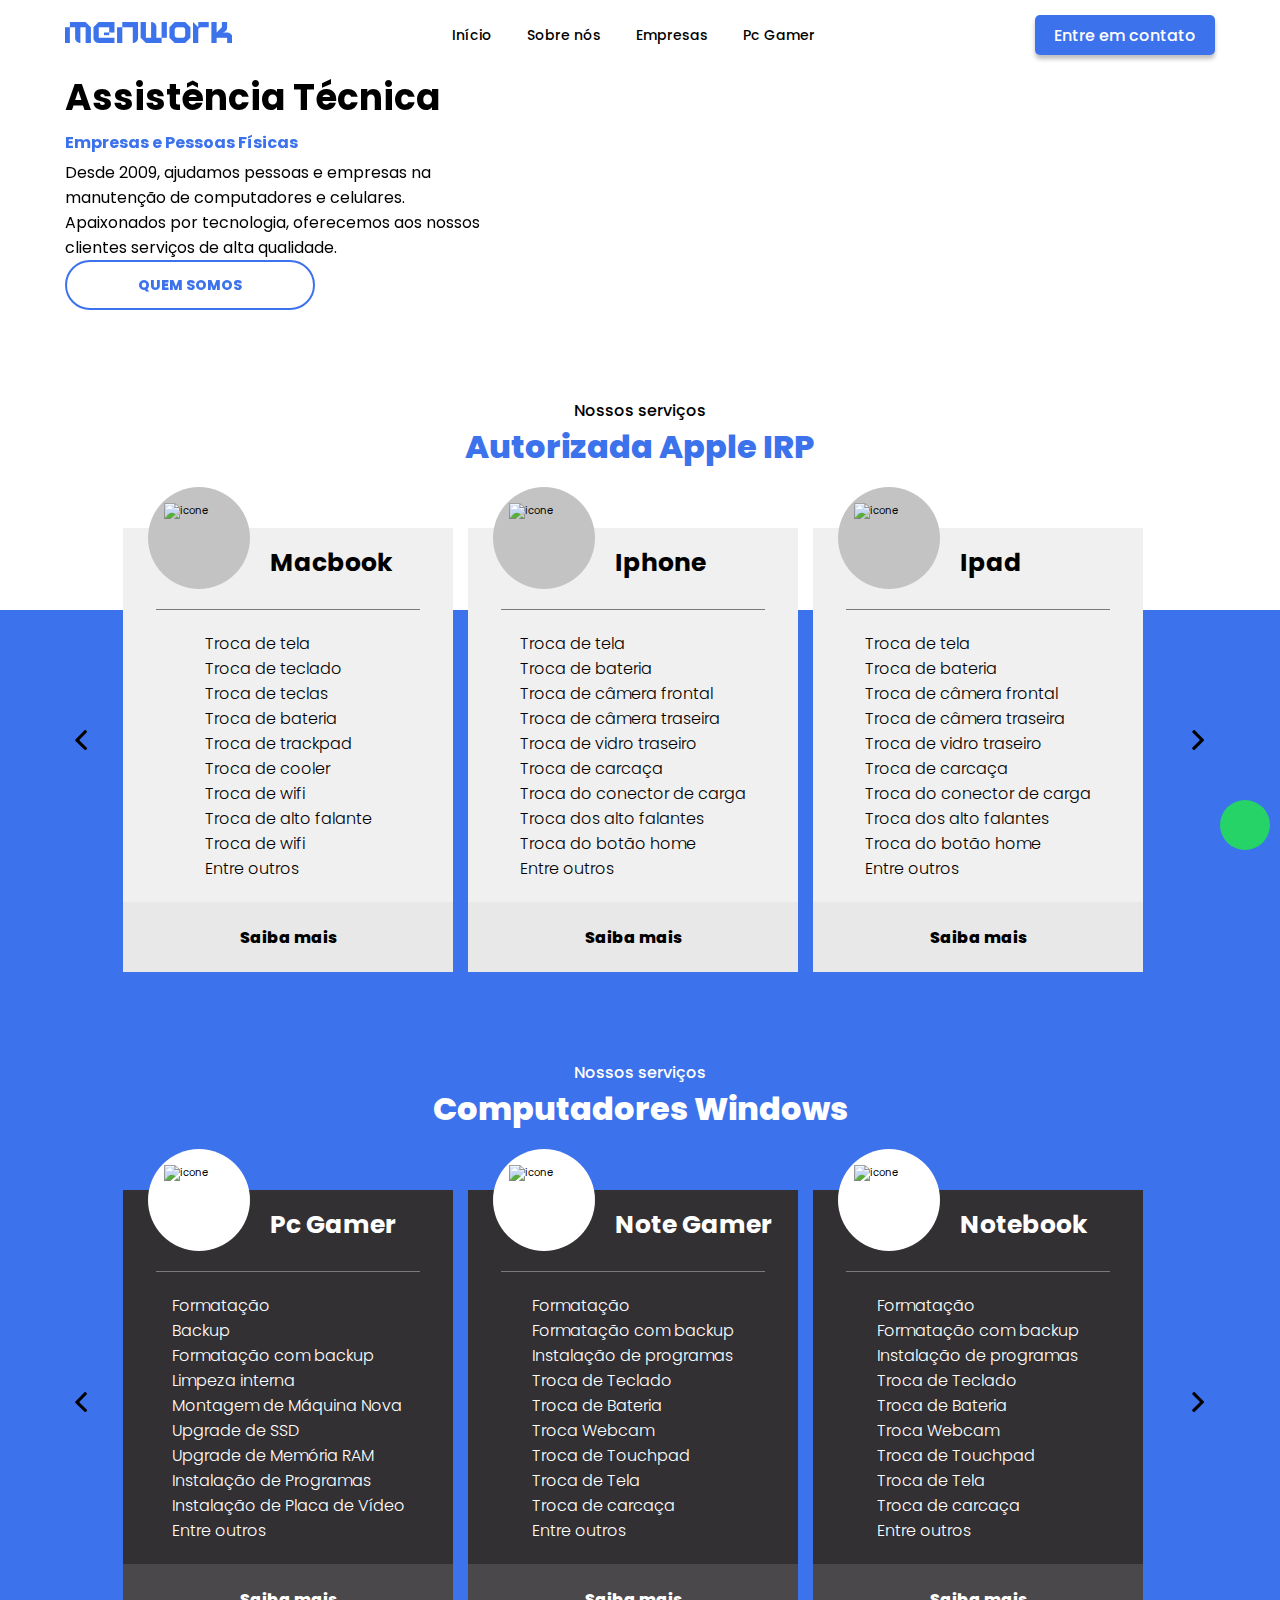
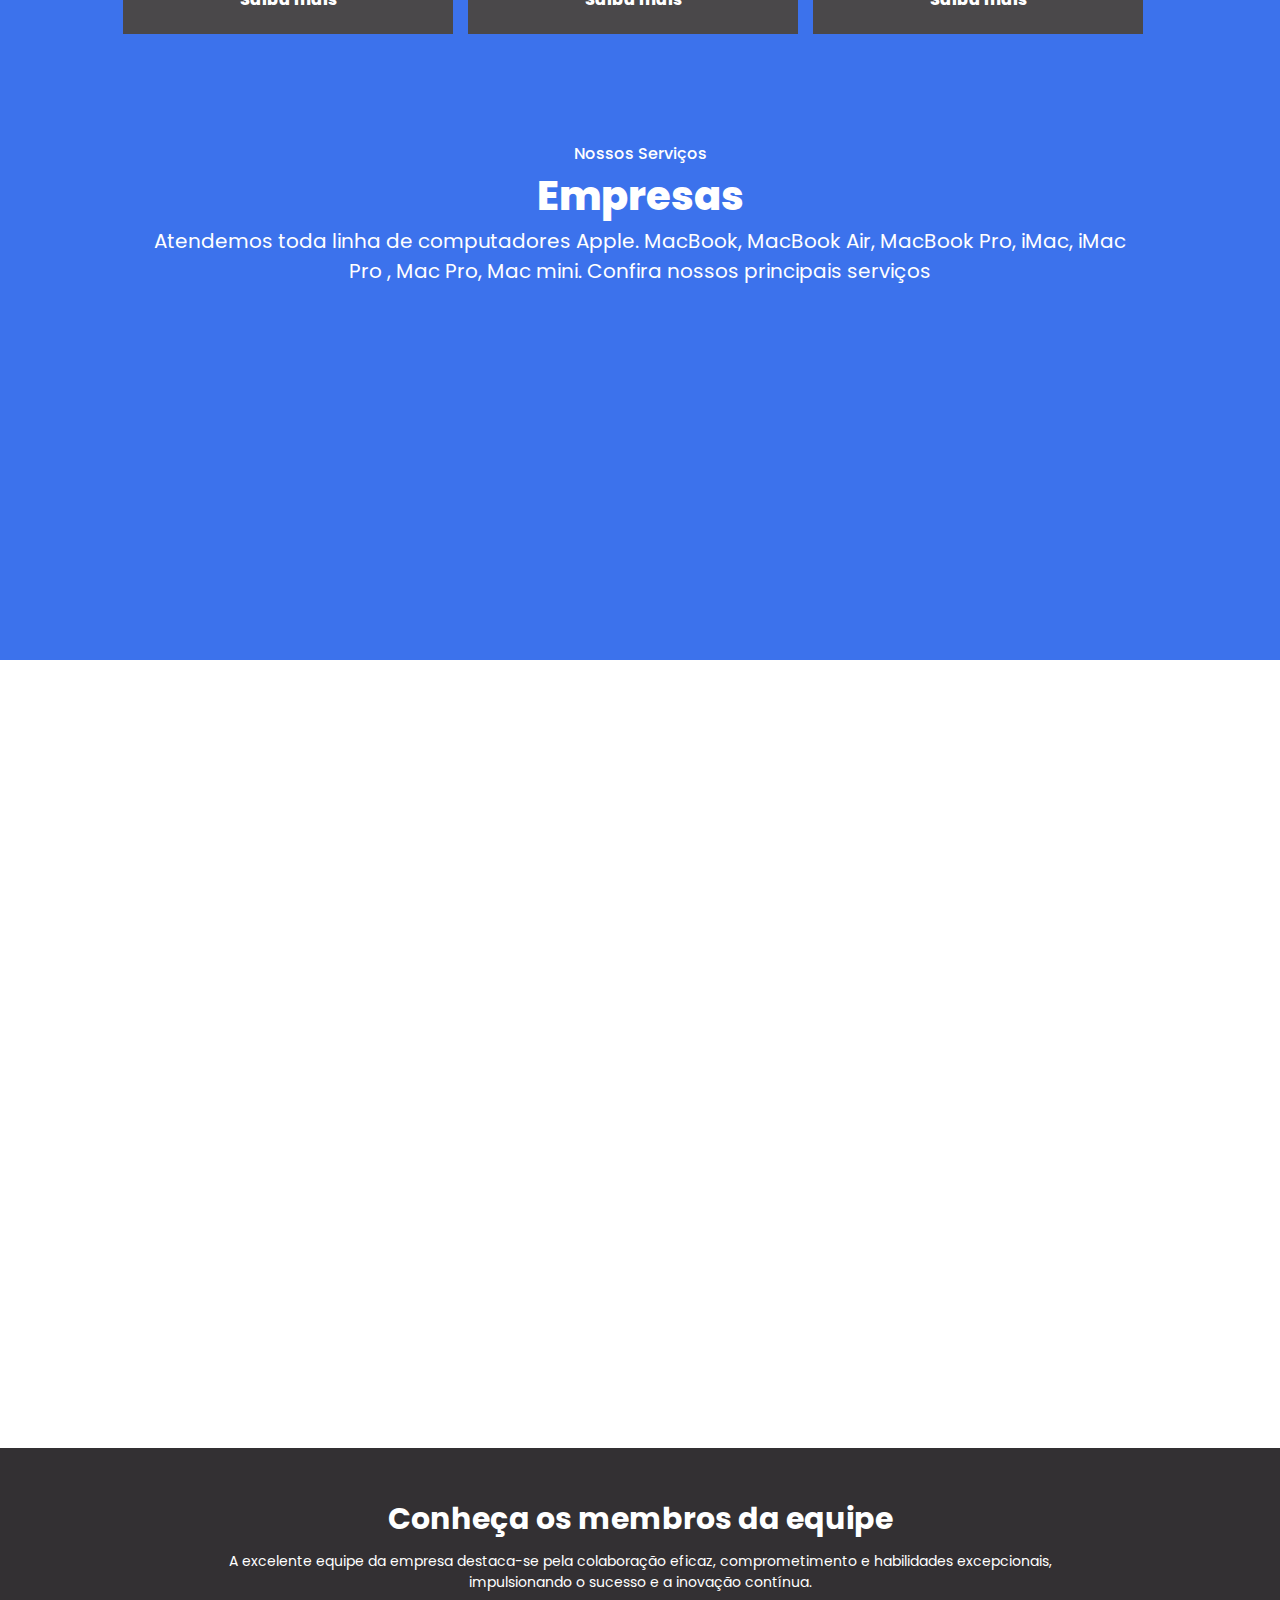
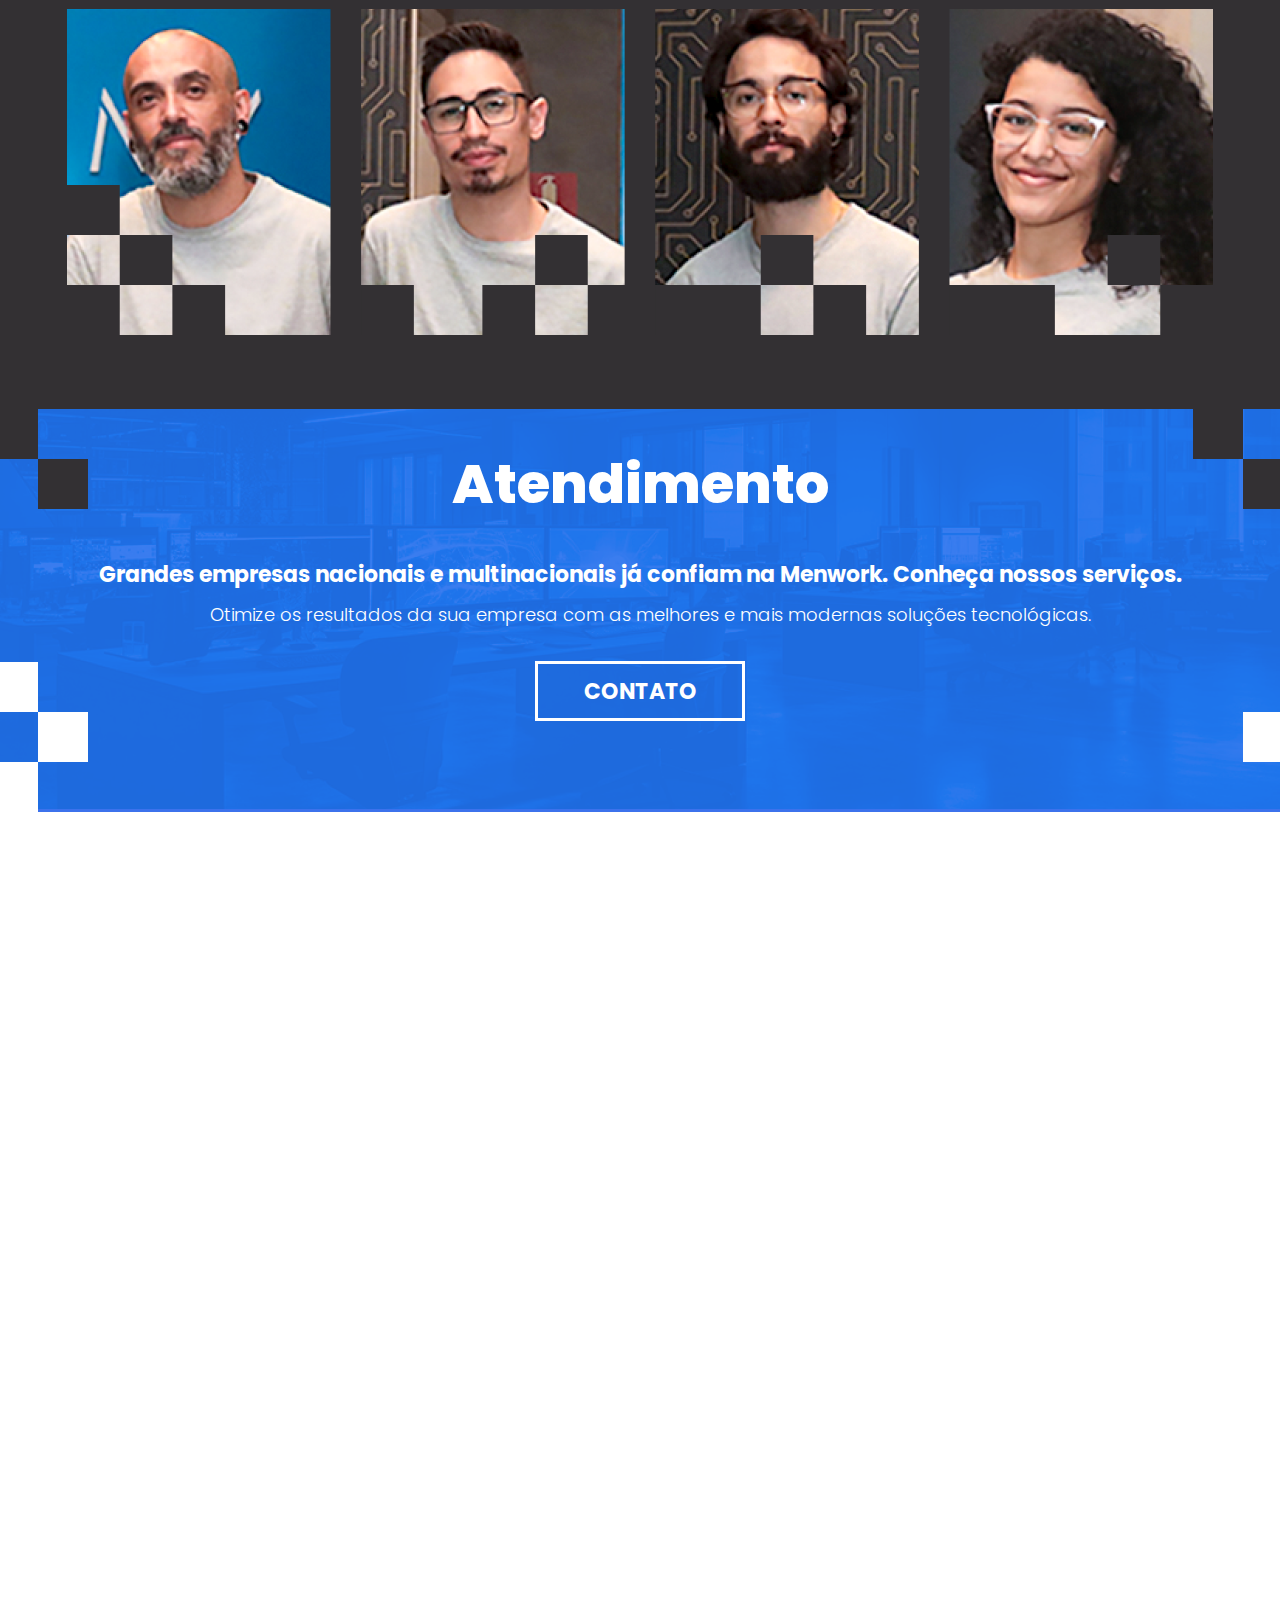
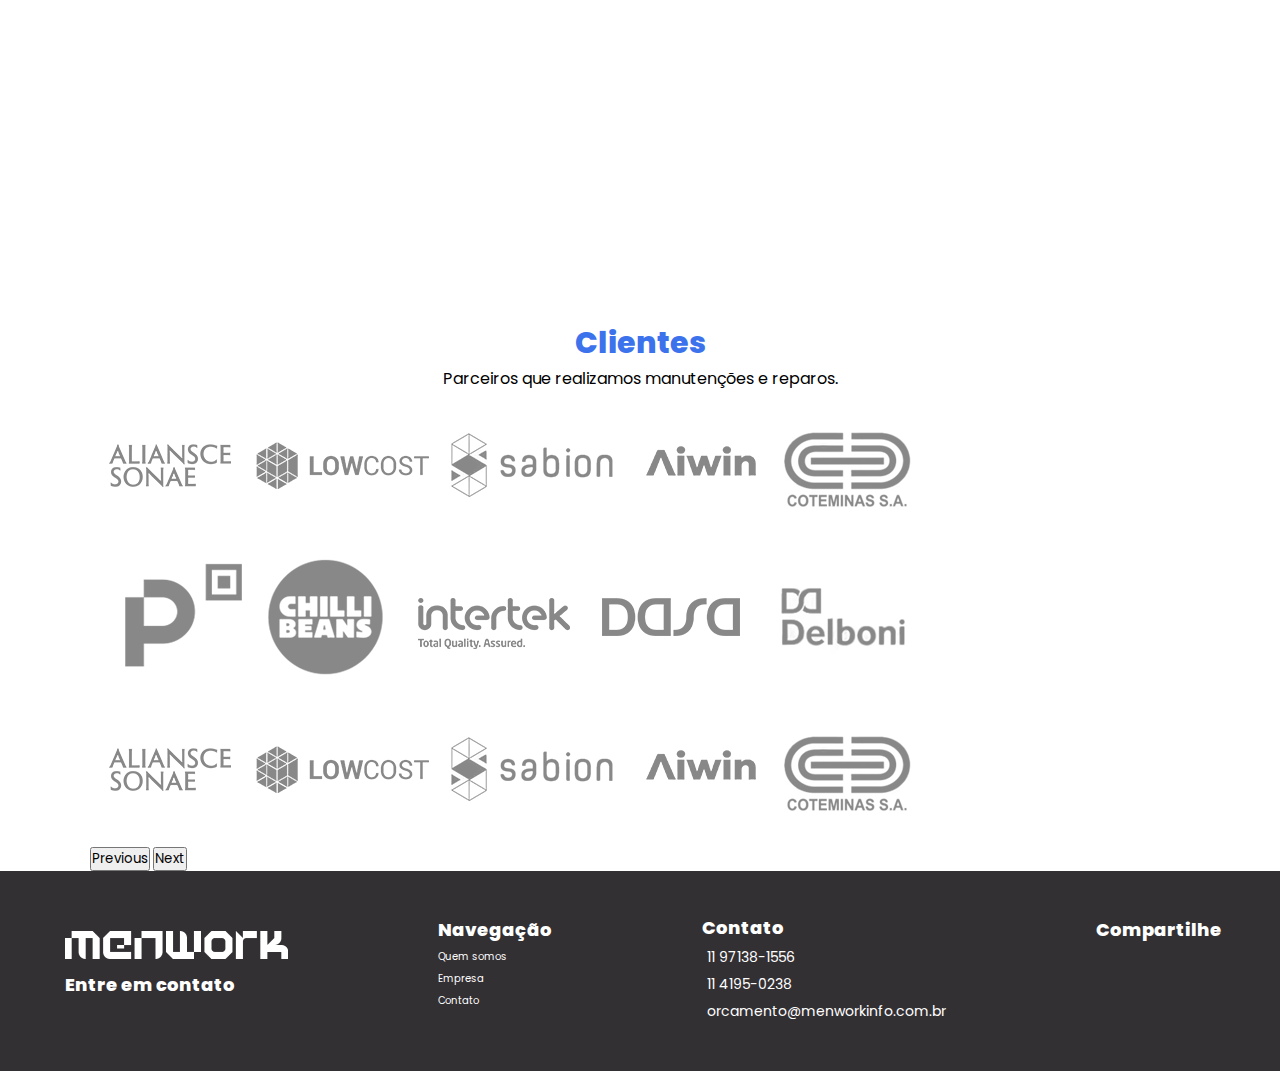
==== index.html @ c8b6dae1 "Correcoes finalizadas" ====
<!DOCTYPE html>
<html lang="pt-BR">

<head>
    <meta charset="UTF-8">
    <meta name="viewport" content="width=device-width, initial-scale=1.0">
    <link href="https://unpkg.com/aos@2.3.1/dist/aos.css" rel="stylesheet">
    <link rel="preconnect" href="https://fonts.googleapis.com">
    <link rel="preconnect" href="https://fonts.gstatic.com" crossorigin>
    <link rel="preconnect" href="https://fonts.googleapis.com">
    <link rel="preconnect" href="https://fonts.gstatic.com" crossorigin>
    <link
        href="https://fonts.googleapis.com/css2?family=Poppins:ital,wght@0,100;0,200;0,300;0,400;0,500;0,600;0,700;0,800;0,900;1,100;1,200;1,300;1,400;1,500;1,600;1,700;1,800;1,900&display=swap"
        rel="stylesheet">
    <link rel="stylesheet" href="https://cdnjs.cloudflare.com/ajax/libs/font-awesome/6.5.1/css/all.min.css"
        integrity="sha512-DTOQO9RWCH3ppGqcWaEA1BIZOC6xxalwEsw9c2QQeAIftl+Vegovlnee1c9QX4TctnWMn13TZye+giMm8e2LwA=="
        crossorigin="anonymous" referrerpolicy="no-referrer" />
    <link rel="stylesheet" href="assets/css/style.css">
    <link href="https://cdn.jsdelivr.net/npm/bootstrap@5.2.3/dist/css/bootstrap.min.css" rel="stylesheet"
        integrity="sha384-rbsA2VBKQhggwzxH7pPCaAqO46MgnOM80zW1RWuH61DGLwZJEdK2Kadq2F9CUG65" crossorigin="anonymous">
    <link rel="stylesheet" type="text/css" href="https://cdn.jsdelivr.net/npm/slick-carousel@1.8.1/slick/slick.css" />
    <link rel="stylesheet" type="text/css"
        href="https://cdn.jsdelivr.net/npm/slick-carousel@1.8.1/slick/slick-theme.css" />
    <script src="https://cdn.jsdelivr.net/npm/@popperjs/core@2.11.6/dist/umd/popper.min.js"
        integrity="sha384-oBqDVmMz9ATKxIep9tiCxS/Z9fNfEXiDAYTujMAeBAsjFuCZSmKbSSUnQlmh/jp3" crossorigin="anonymous"
        defer></script>
    <script src="https://cdn.jsdelivr.net/npm/bootstrap@5.2.3/dist/js/bootstrap.min.js"
        integrity="sha384-cuYeSxntonz0PPNlHhBs68uyIAVpIIOZZ5JqeqvYYIcEL727kskC66kF92t6Xl2V" crossorigin="anonymous"
        defer></script>
    <script src="https://unpkg.com/aos@2.3.1/dist/aos.js"></script>
    <script src="./assets/js/script.js" defer></script>
    <script src="./assets/js/menu.js" defer></script>
    <title>MenWork</title>
</head>

<body>
    <header>
        <nav class="menu">
            <a href="/menwork/index.html"><img src="assets/img/logotipoAzul.png" alt="logo Men Work"></a>
            <button class="burger-menu">&#9776;</button>

            <ul class="itens-menu">
                <li><a href="/menwork/index.html">Início</a></li>
                <li><a href="/menwork/sobre-nos.html">Sobre nós</a></li>
                <li><a href="/menwork/empresa.html">Empresas</a></li>
                <li><a href="/menwork/pcGamer.html">Pc Gamer</a></li>
                <button class="close-button-menu">&times;</button>
            </ul>
            <div class="button-contato">
                <a href="#contato">Entre em contato</a>
            </div>
        </nav>
    </header>
    <section class="banner">
        <div class="left">
            <div class="textos-banner-mobile" data-aos="fade-up" data-aos-duration="2000">
                <h1>Assistência Técnica</h1>
                <h3>Empresas e Pessoas Físicas</h3>
                <p>Desde 2009, ajudamos pessoas e empresas na manutenção de computadores e celulares. Apaixonados por
                    tecnologia, oferecemos aos nossos clientes serviços de alta qualidade.</p>

                <div class="button-home">
                    <a href="./menwork/sobre-nos.html">QUEM SOMOS</a>
                </div>
            </div>
        </div>


        <div class="right">
            <video src="assets/video/video-home.mp4" width="100%" height="auto" autoplay loop muted playsinline></video>
        </div>
    </section>
    <section class="servicos">
        <div class="container-servicos">
            <div class="textos-servicos">
                <h3>Nossos serviços</h3>
                <h2>Autorizada Apple IRP</h2>
            </div>
            <div class="slider-container">
                <div class="slider">
                    <div class="slider-item-container" id="containerNormal">
                        <div class="slide-item containerNormal">
                            <div class="card-servico">
                                <div class="header-card">
                                    <div class="icon-servico">
                                        <img src="https://witbiz.com.br/menwork/assets/img/icone-macbook.png"
                                            alt="icone">
                                    </div>
                                    <h3>Macbook</h3>
                                </div>
                                <div class="linha-card"></div>
                                <ul class="lista-servicos-card">
                                    <li>Troca de tela</li>
                                    <li>Troca de teclado</li>
                                    <li>Troca de teclas</li>
                                    <li>Troca de bateria</li>
                                    <li>Troca de trackpad</li>
                                    <li>Troca de cooler</li>
                                    <li>Troca de wifi</li>
                                    <li>Troca de alto falante</li>
                                    <li>Troca de wifi</li>
                                    <li>Entre outros</li>
                                </ul>
                                <a class="button-saiba-mais-mobile esconder-desk" href="#contato">Saiba
                                    mais</a>
                                <button class="button-saiba-mais esconder" data-servico="mackbook">Saiba
                                    mais</button>
                            </div>
                        </div>

                        <div class="slide-item containerNormal">
                            <div class="card-servico">
                                <div class="header-card">
                                    <div class="icon-servico">
                                        <img src="https://witbiz.com.br/menwork/assets/img/icon-iphone.png" alt="icone">
                                    </div>
                                    <h3>Iphone</h3>
                                </div>
                                <div class="linha-card"></div>
                                <ul class="lista-servicos-card">
                                    <li>Troca de tela</li>
                                    <li>Troca de bateria</li>
                                    <li>Troca de câmera frontal</li>
                                    <li>Troca de câmera traseira</li>
                                    <li>Troca de vidro traseiro</li>
                                    <li>Troca de carcaça</li>
                                    <li>Troca do conector de carga</li>
                                    <li>Troca dos alto falantes</li>
                                    <li>Troca do botão home</li>
                                    <li>Entre outros</li>
                                </ul>
                                <a class="button-saiba-mais-mobile esconder-desk" href="#contato">Saiba
                                    mais</a>
                                <button class="button-saiba-mais esconder" data-servico="iphone">Saiba mais</button>
                            </div>
                        </div>

                        <div class="slide-item containerNormal">
                            <div class="card-servico">
                                <div class="header-card">
                                    <div class="icon-servico">
                                        <img src="https://witbiz.com.br/menwork/assets/img/icon-ipad.png" alt="icone">
                                    </div>
                                    <h3>Ipad</h3>
                                </div>
                                <div class="linha-card"></div>
                                <ul class="lista-servicos-card">
                                    <li>Troca de tela</li>
                                    <li>Troca de bateria</li>
                                    <li>Troca de câmera frontal</li>
                                    <li>Troca de câmera traseira</li>
                                    <li>Troca de vidro traseiro</li>
                                    <li>Troca de carcaça</li>
                                    <li>Troca do conector de carga</li>
                                    <li>Troca dos alto falantes</li>
                                    <li>Troca do botão home</li>
                                    <li>Entre outros</li>
                                </ul>
                                <a class="button-saiba-mais-mobile esconder-desk" href="#contato">Saiba
                                    mais</a>
                                <button class="button-saiba-mais esconder" data-servico="ipad">Saiba mais</button>
                            </div>
                        </div>
                        <div class="slide-item containerNormal">
                            <div class="card-servico">
                                <div class="header-card">
                                    <div class="icon-servico">
                                        <img src="https://witbiz.com.br/menwork/assets/img/icon-miniApple.png"
                                            alt="icone">
                                    </div>
                                    <h3>Mac Mini</h3>
                                </div>
                                <div class="linha-card"></div>
                                <ul class="lista-servicos-card">
                                    <li>Troca de tela</li>
                                    <li>Troca de teclado</li>
                                    <li>Troca de teclas</li>
                                    <li>Troca de bateria</li>
                                    <li>Troca de trackpad</li>
                                    <li>Troca de cooler</li>
                                    <li>Troca de wifi</li>
                                    <li>Troca de alto falante</li>
                                    <li>Troca de microfone</li>
                                    <li>Entre outros</li>
                                </ul>
                                <a class="button-saiba-mais-mobile esconder-desk" href="#contato">Saiba
                                    mais</a>
                                <button class="button-saiba-mais esconder" data-servico="macmini">Saiba mais</button>
                            </div>
                        </div>
                        <div class="slide-item containerNormal">
                            <div class="card-servico">
                                <div class="header-card">
                                    <div class="icon-servico">
                                        <img src="https://witbiz.com.br/menwork/assets/img/icon-imac.png" alt="icone">
                                    </div>
                                    <h3>iMac</h3>
                                </div>
                                <div class="linha-card"></div>
                                <ul class="lista-servicos-card">
                                    <li>Troca de tela</li>
                                    <li>Troca de cooler</li>
                                    <li>Troca de wi-fi</li>
                                    <li>Troca de alto falante</li>
                                    <li>Troca de microfone</li>
                                    <li>Troca de carcaça</li>
                                    <li>Troca de fonte</li>
                                    <li>Troca da Webcam</li>
                                    <li>Troca da pasta térmica</li>
                                    <li>Entre outros</li>
                                </ul>
                                <a class="button-saiba-mais-mobile esconder-desk" href="#contato">Saiba
                                    mais</a>
                                <button class="button-saiba-mais esconder" data-servico="imac">Saiba mais</button>
                            </div>
                        </div>
                    </div>

                </div>
                <button class="anterior" onclick="itemAnterior(0)"><img src="./assets/img/seta-esquerda.png"
                        alt=""></button>
                <button class="proximo" onclick="proximoItem(0)"><img src="./assets/img/seta-direita.png"
                        alt=""></button>
            </div>

        </div>
        <div class="container-servicos">

            <div class="textos-servicos">
                <h3 style="color: #fff;">Nossos serviços</h3>
                <h2 style="color: #fff;">Computadores Windows</h2>
            </div>
            <div class="slider-container">
                <div class="slider">
                    <div class="slider-item-container" id="containerAlternativo">
                        <div class="slide-item item-alternativo">
                            <div class="card-servico alternativo">
                                <div class="header-card header-alternativo ">
                                    <div class="icon-servico fundo-branco">
                                        <img src="https://witbiz.com.br/menwork/assets/img/icon-pc.png" alt="icone">
                                    </div>
                                    <h3 class="white">Pc Gamer</h3>
                                </div>
                                <div class="linha-card"></div>
                                <ul class="lista-servicos-card">
                                    <li>Formatação</li>
                                    <li>Backup</li>
                                    <li>Formatação com backup</li>
                                    <li>Limpeza interna</li>
                                    <li>Montagem de Máquina Nova</li>
                                    <li>Upgrade de SSD</li>
                                    <li>Upgrade de Memória RAM</li>
                                    <li>Instalação de Programas</li>
                                    <li>Instalação de Placa de Vídeo</li>
                                    <li>Entre outros</li>
                                </ul>
                                <a class="button-saiba-mais-mobile esconder-desk" href="#contato">Saiba
                                    mais</a>
                                <button class="button-saiba-mais esconder" data-servico="desktopGamer">Saiba
                                    mais</button>
                            </div>
                        </div>

                        <div class="slide-item item-alternativo">
                            <div class="card-servico alternativo">
                                <div class="header-card header-alternativo ">
                                    <div class="icon-servico fundo-branco">
                                        <img src="https://witbiz.com.br/menwork/assets/img/icon-controle.png"
                                            alt="icone">
                                    </div>
                                    <h3 class="white">Note Gamer</h3>
                                </div>
                                <div class="linha-card"></div>
                                <ul class="lista-servicos-card">
                                    <li>Formatação</li>
                                    <li>Formatação com backup</li>
                                    <li>Instalação de programas</li>
                                    <li>Troca de Teclado</li>
                                    <li>Troca de Bateria</li>
                                    <li>Troca Webcam</li>
                                    <li>Troca de Touchpad</li>
                                    <li>Troca de Tela</li>
                                    <li>Troca de carcaça</li>
                                    <li>Entre outros</li>
                                </ul>
                                <a class="button-saiba-mais-mobile esconder-desk" href="#contato">Saiba
                                    mais</a>
                                <button class="button-saiba-mais esconder" data-servico="notebookGamer">Saiba
                                    mais</button>
                            </div>
                        </div>

                        <div class="slide-item item-alternativo">
                            <div class="card-servico alternativo">
                                <div class="header-card header-alternativo">
                                    <div class="icon-servico fundo-branco">
                                        <img src="https://witbiz.com.br/menwork/assets/img/icon-notebook.png"
                                            alt="icone">
                                    </div>
                                    <h3 class="white">Notebook</h3>
                                </div>
                                <div class="linha-card"></div>
                                <ul class="lista-servicos-card">
                                    <li>Formatação</li>
                                    <li>Formatação com backup</li>
                                    <li>Instalação de programas</li>
                                    <li>Troca de Teclado</li>
                                    <li>Troca de Bateria</li>
                                    <li>Troca Webcam</li>
                                    <li>Troca de Touchpad</li>
                                    <li>Troca de Tela</li>
                                    <li>Troca de carcaça</li>
                                    <li>Entre outros</li>
                                </ul>
                                <a class="button-saiba-mais-mobile esconder-desk" href="#contato">Saiba
                                    mais</a>
                                <button class="button-saiba-mais esconder" data-servico="notebook">Saiba mais</button>
                            </div>
                        </div>
                        <div class="slide-item item-alternativo">
                            <div class="card-servico alternativo">
                                <div class="header-card header-alternativo">
                                    <div class="icon-servico fundo-branco">
                                        <img src="https://witbiz.com.br/menwork/assets/img/icon-computador.png"
                                            alt="icone">
                                    </div>
                                    <h3 class="white">Pc</h3>
                                </div>
                                <div class="linha-card"></div>
                                <ul class="lista-servicos-card">
                                    <li>Formatação</li>
                                    <li>Backup</li>
                                    <li>Formatação com backup</li>
                                    <li>Limpeza interna</li>
                                    <li>Montagem de Máquina Nova</li>
                                    <li>Upgrade de SSD</li>
                                    <li>Upgrade de Memória RAM</li>
                                    <li>Instalação de Programas</li>
                                    <li>Instalação de Placa de Vídeo</li>
                                    <li>Entre outros</li>
                                </ul>
                                <a class="button-saiba-mais-mobile esconder-desk" href="#contato">Saiba
                                    mais</a>
                                <button class="button-saiba-mais esconder" data-servico="pc">Saiba mais</button>
                            </div>
                        </div>
                        <div class="slide-item item-alternativo">
                            <div class="card-servico alternativo">
                                <div class="header-card header-alternativo">
                                    <div class="icon-servico fundo-branco">
                                        <img src="https://witbiz.com.br/menwork/assets/img/icon-compras.png"
                                            alt="icone">
                                    </div>
                                    <h3 class="white">Produtos</h3>
                                </div>
                                <div class="linha-card"></div>
                                <ul class="lista-servicos-card">
                                    <li>Water Cooler</li>
                                    <li>Cooler</li>
                                    <li>Fonte para Desktop</li>
                                    <li>Fonte para notebook (Carregador)</li>
                                    <li>Memória RAM</li>
                                    <li>SSD SATA</li>
                                    <li>SSD NVME</li>
                                    <li>SSD M.2 SATA</li>
                                    <li>Cabos Premium para USB-C/USB</li>
                                    <li>Entre outros</li>
                                </ul>
                                <a class="button-saiba-mais-mobile esconder-desk" href="#contato">Saiba
                                    mais</a>
                                <button class="button-saiba-mais esconder" data-servico="venda">Saiba mais</button>
                            </div>
                        </div>
                    </div>

                </div>
                <button class="anterior" onclick="itemAnterior(1)"><img src="./assets/img/seta-esquerda.png"
                        alt=""></button>
                <button class="proximo" onclick="proximoItem(1)"><img src="./assets/img/seta-direita.png"
                        alt=""></button>
            </div>
        </div>


    </section>
    <section class="container-empresas ">
        <h3>Nossos Serviços</h3>
        <h2>Empresas</h2>
        <p>Atendemos toda linha de computadores Apple. MacBook, MacBook Air, MacBook Pro, iMac, iMac <br>Pro , Mac Pro,
            Mac
            mini. Confira nossos principais serviços</p>
        <div class="container-imagens-empresas esconder" data-aos="fade-top" data-aos-duration="2000">
            <div class="container-imagem">
                <img src="assets/img/empresa1.png" alt="foto de serviço">
                <h4>Manutenção de computadores <br> (todas as marcas)</h4>
            </div>
            <div class="container-imagem">
                <img src="assets/img/empresa2.png" alt="foto de serviço">
                <h4>Venda de produtos</h4>
            </div>
            <div class="container-imagem">
                <img src="assets/img/empresa3.png" alt="foto de serviço">
                <h4>Venda de peças para computadores</h4>
            </div>
            <div class="container-imagem">
                <img src="assets/img/empresa4.png" alt="foto de serviço">
                <h4>Venda de computadores/iPhone</h4>
            </div>
        </div>
        <div class="carousel-empresas mobile-membros esconder-desk">
            <div id="carouselEmpresas" class="carousel slide" data-bs-ride="carousel">
                <div class="carousel-inner">
                    <div class="carousel-item active">
                        <div class="container-servicos-mobile">
                            <div class="container-imagem">
                                <img src="assets/img/empresa1.png" alt="foto de serviço">
                                <h4>Manutenção de computadores <br> (todas as marcas)</h4>
                            </div>
                            <div class="container-imagem">
                                <img src="assets/img/empresa2.png" alt="foto de serviço">
                                <h4>Venda de produtos</h4>
                            </div>
                        </div>
                    </div>
                    <div class="carousel-item">
                        <div class="container-servicos-mobile">
                            <div class="container-imagem">
                                <img src="assets/img/empresa3.png" alt="foto de serviço">
                                <h4>Venda de peças para computadores</h4>
                            </div>
                            <div class="container-imagem">
                                <img src="assets/img/empresa4.png" alt="foto de serviço">
                                <h4>Venda de computadores/iPhone</h4>
                            </div>
                        </div>
                    </div>

                </div>
                <button class="carousel-control-prev" type="button" data-bs-target="#carouselEmpresas"
                    data-bs-slide="prev">
                    <span class="carousel-control-prev-icon" aria-hidden="true"></span>
                    <span class="visually-hidden">Previous</span>
                </button>
                <button class="carousel-control-next" type="button" data-bs-target="#carouselEmpresas"
                    data-bs-slide="next">
                    <span class="carousel-control-next-icon" aria-hidden="true"></span>
                    <span class="visually-hidden">Next</span>
                </button>
            </div>
        </div>
    </section>
    <section class="container-contato" id="contato">
        <div class="conteudo-contato" data-aos="fade-bottom" data-aos-duration="2000">
            <div class="left-contato">
                <div class="container-info-contato">
                    <h2>Entre em contato</h2>
                    <p>Pensando na comodidade de nossos clientes, oferecemos <br>visita técnica pré agendada, orçamento
                        sem
                        custo e <br>
                        serviço de retiradaentrega.</p>
                    <div class="container-form">
                        <form>
                            <input type="text" placeholder="Informe seu nome" required>
                            <input type="email" placeholder="Informe seu melhor email" required>
                            <input type="tel" placeholder="Celular (WPP)" required>
                            <input type="text" placeholder="Informe o aparelho" required>
                            <textarea name="faleConosco" id="mensagem" cols="30" rows="10" type="text"
                                placeholder="Problemas apresentados no aparelho" required></textarea>
                        </form>
                        <button class="button-form" type="submit">Enviar</button>
                    </div>
                </div>

            </div>
            <div class="right-contato">
                <img class="esconder" src="./assets/img/contato.png" alt="container-contato">
                <img class="esconder-desk" src="./assets/img/contato-mobile-azul.png" alt="container-contato">
            </div>
        </div>

    </section>
    <section class="membros-equipe">
        <h2>Conheça os membros da equipe</h2>
        <p>A excelente equipe da empresa destaca-se pela colaboração eficaz, comprometimento e habilidades excepcionais,
            impulsionando o sucesso e a inovação contínua.</p>
        <div class="container-imagens-membros esconder">
            <img src="assets/img/membro1.png" alt="membro da equipe">
            <img src="assets/img/membro2.png" alt="membro da equipe">
            <img src="assets/img/membro3.png" alt="membro da equipe">
            <img src="assets/img/membro4.png" alt="membro da equipe">
        </div>
        <div class="carousel-membros mobile-membros">
            <div id="carouselMembrosMobile" class="carousel slide" data-bs-ride="carousel">
                <div class="carousel-inner">
                    <div class="carousel-item active">
                        <div class="container-imagens-membros">
                            <img src="assets/img/membro1.png" alt="membro da equipe">
                            <img src="assets/img/membro2.png" alt="membro da equipe">
                        </div>
                    </div>
                    <div class="carousel-item">
                        <div class="container-imagens-membros">
                            <img src="assets/img/membro3.png" alt="membro da equipe">
                            <img src="assets/img/membro4.png" alt="membro da equipe">
                        </div>
                    </div>
                </div>
                <button class="carousel-control-prev" type="button" data-bs-target="#carouselMembrosMobile"
                    data-bs-slide="prev">
                    <span class="carousel-control-prev-icon" aria-hidden="true"></span>
                    <span class="visually-hidden">Previous</span>
                </button>
                <button class="carousel-control-next" type="button" data-bs-target="#carouselMembrosMobile"
                    data-bs-slide="next">
                    <span class="carousel-control-next-icon" aria-hidden="true"></span>
                    <span class="visually-hidden">Next</span>
                </button>
            </div>
        </div>

    </section>
    <section class="container-atendimento">

        <div class="info-contato">
            <img src="./assets/img/fundoatendimento.png" alt="fundo azul men work">
            <div class="conteudo-info-contato">
                <h2>Atendimento</h2>
                <p>Grandes empresas nacionais e multinacionais já confiam na Menwork. Conheça nossos serviços. </p>
                <span>Otimize os resultados da sua empresa com as melhores e mais modernas soluções tecnológicas.</span>
                <div class="button-atendimento">
                    <a href="#contato">Contato</a>
                </div>
            </div>

        </div>
        <div class="carousel-mensagens-atendimento" data-aos="fade-bottom" data-aos-duration="2000">
            <h3>Depoimentos</h3>
            <h2 class="esconder">Acompanhe o que nossos clientes dizem</h2>

            <div id="carouselExampleSlidesOnly" class="carousel slide" data-bs-ride="carousel">
                <div class="carousel-inner">
                    <div class="carousel-item active">
                        <div class="caixa-mensagem">
                            <p>Atendimento rápido e objetivo. Em um mercado
                                onde o “deixe o equipamento pra gente ver...” é
                                prática, o pessoal diagnostica rápido e dá todas
                                -TODAS- as soluções possíveis. RECOMENDO
                                MUITO!!!</p>
                            <div class="user-message">
                                <div class="icon-user-message">
                                    <img src="assets/img/user.png" alt="img-icon">
                                </div>
                                <span>Luis Magalhães</span>
                            </div>
                        </div>
                    </div>
                    <div class="carousel-item">
                        <div class="caixa-mensagem">
                            <p>Atendimento rápido e objetivo. Em um mercado
                                onde o “deixe o equipamento pra gente ver...” é
                                prática, o pessoal diagnostica rápido e dá todas
                                -TODAS- as soluções possíveis. RECOMENDO
                                MUITO!!!</p>
                            <div class="user-message">
                                <div class="icon-user-message">
                                    <img src="assets/img/user.png" alt="img-icon">
                                </div>
                                <span>Luis Fernando Magalhães</span>
                            </div>
                        </div>
                    </div>
                    <div class="carousel-item">
                        <div class="caixa-mensagem">
                            <p>Atendimento rápido e objetivo. Em um mercado
                                onde o “deixe o equipamento pra gente ver...” é
                                prática, o pessoal diagnostica rápido e dá todas
                                -TODAS- as soluções possíveis. RECOMENDO
                                MUITO!!!</p>
                            <div class="user-message">
                                <div class="icon-user-message">
                                    <img src="assets/img/user.png" alt="img-icon">
                                </div>
                                <span>Luis Magalhães</span>
                            </div>
                        </div>
                    </div>
                </div>
            </div>
        </div>
        <div class="container-clientes">
            <h2 class="titles-clientes">Clientes</h2>
            <h3 class="description-clientes">Parceiros que realizamos manutenções e reparos.</h3>
            <div class="carousel-clientes">
                <div id="carouselExampleControls" class="carousel slide" data-bs-ride="carousel">
                    <div class="carousel-inner">
                        <div class="carousel-item active">
                            <img src="assets/img/clientes1.png" class="d-block w-100" alt="...">
                        </div>
                        <div class="carousel-item">
                            <img src="assets/img/clientes2.png" class="d-block w-100" alt="...">
                        </div>
                        <div class="carousel-item">
                            <img src="assets/img/clientes1.png" class="d-block w-100" alt="...">
                        </div>
                    </div>
                    <button class="carousel-control-prev" type="button" data-bs-target="#carouselExampleControls"
                        data-bs-slide="prev">
                        <span class="carousel-control-prev-icon" aria-hidden="true"></span>
                        <span class="visually-hidden">Previous</span>
                    </button>
                    <button class="carousel-control-next" type="button" data-bs-target="#carouselExampleControls"
                        data-bs-slide="next">
                        <span class="carousel-control-next-icon" aria-hidden="true"></span>
                        <span class="visually-hidden">Next</span>
                    </button>
                </div>
            </div>
        </div>
    </section>
    <div class="modal-servicos">
        <div class="container-modal-sevicos">
            <div class="modal-header-servicos">
                <div class="icon-modal">
                    <img src="assets/img/icone-macbook.png" alt="" id="imgModal">
                </div>
                <div class="title-modal">
                    <h2 id="titleModal">Macbook</h2>
                    <div class="linha-card"></div>
                </div>
                <div class="close-button">X</div>
            </div>

            <div class="modal-content-servicos " id="modalContent">

            </div>
            <div class="modal-footer-servicos">
                <button class="button-modal-footer">Entre em contato</button>
            </div>
        </div>

    </div>
    <div class="wpp-contianier-flutuante">
        <a href="https://api.whatsapp.com/send?phone=5511971381556"><i class="fa-brands fa-whatsapp"></i></a>
    </div>
    <footer>
        <div class="container-footer">
            <div class=" container-logo">
                <img src="assets/img/logoFooter.png" alt="logo footer">
                <h3 class="esconder">Entre em contato</h3>
                <a href="https://api.whatsapp.com/send?phone=5511971381556" class="esconder-desk"><i
                        class="fa-brands fa-whatsapp"></i> 11 97138-1556</a>
                <a href="" class="esconder-desk"><i class="fa-solid fa-phone"></i> 11 4195-0238</a>
                <a href="" class="esconder-desk"><i class="fa-solid fa-envelope"></i> orcamento@menworkinfo.com.br</a>
            </div>

            <div class="itens-footer">
                <h3>Navegação</h3>
                <ul>
                    <li><a href="/menwork/sobre-nos.html">Quem somos</a></li>
                    <li><a href="/menwork/empresa.html">Empresa</a></li>
                    <li><a href="#contato">Contato</a></li>
                </ul>
            </div>
            <div class="itens-footer esconder">
                <h3>Contato</h3>
                <a href="https://api.whatsapp.com/send?phone=5511971381556"><i class="fa-brands fa-whatsapp"></i> 11
                    97138-1556</a>
                <a href=""><i class="fa-solid fa-phone"></i> 11 4195-0238</a>
                <a href=""><i class="fa-solid fa-envelope"></i> orcamento@menworkinfo.com.br</a>
            </div>
            <div class="itens-footer icones-flutuantes">
                <h3 class="esconder">Compartilhe</h3>
                <div class="container-compartilhe">
                    <a href="https://www.facebook.com/menworkinformatica" target="_blank"><i
                            class="fa-brands fa-square-facebook"></i></a>
                    <a href="https://www.instagram.com/menworkinformatica/" target="_blank"><i
                            class="fa-brands fa-square-instagram"></i></a>
                </div>

            </div>
        </div>
    </footer>

</body>

</html>
---- assets/css/style.css ----
* {
    margin: 0;
    padding: 0;
    box-sizing: border-box;
    font-family: "Poppins", sans-serif;
    list-style: none;
    text-decoration: none;
}

:root {
    font-size: 62.5%;
}

a {
    text-decoration: none !important;
}

ul {
    margin: 0 !important;
    padding: 0 !important;
}

body {
    display: flex;
    flex-direction: column;
    align-items: center;
    overflow-x: hidden;
}

header {
    display: flex;
    width: 100%;
    background-color: #fff;
    height: 7rem;
    justify-content: center;
    align-items: center;
    position: sticky;
    top: 0;
    z-index: 9;
}

/* .textos-banner-mobile {
    padding-left: 20%;
} */

.textos-banner-mobile .principal {
    width: 46.6rem;
    height: 5.8rem;
}

nav {
    width: 1150px;
    justify-content: center;
    align-items: center;
}

header .menu {
    display: flex;
    width: 1150px;
    height: 100%;
    align-items: center;
    justify-content: space-between;
}

ul.itens-menu {
    display: flex;
    font-size: 1.4rem;
    font-weight: 500;
    gap: 3.5rem;
    /* line-height: 1.8rem; */

}

ul.itens-menu li a {
    color: #000;
}

.button-contato {
    background-color: #3C72EC;
    width: 18rem;
    height: 4rem;
    box-shadow: 0px 4px 4px 0px #00000040;
    border: none;
    border-radius: 0.5rem;
}

.button-contato a {
    width: 100%;
    height: 100%;
    display: flex;
    justify-content: center;
    align-items: center;
    color: #FFF;
    font-size: 1.6rem;
    /* line-height: 1.9rem; */
    font-weight: 500;
}

.button-contato a:hover {
    color: #FFF;
}

/*Fim header*/
/* Início CSS Banner */


.banner {
    width: 1150px;
    display: flex;
    align-items: center;
    justify-content: center;
}

.banner h1 {
    font-size: 3.6rem;
    font-weight: 700;
    text-align: left;

}

.button-home {
    width: 25rem;
    height: 5rem;

}

.burger-menu,
.close-button-menu {
    display: none;
}

.button-home a {
    background-color: white;
    border-radius: 2.5rem;
    border: 2px solid #3C72EC;
    width: 100%;
    height: 100%;
    display: flex;
    justify-content: center;
    align-items: center;
    color: #3C72EC;
    font-size: 1.4rem;
    font-weight: 800;
    transition: all linear 0.5s;
}

.button-home a:hover {
    color: #fff;
    border: 2px solid #fff;
    background-color: #3C72EC;
}

.banner h3 {
    font-size: 1.6em;
    margin: 5px 0px 5px 0px;
    color: #3C72EC;

}

.banner p {
    font-size: 1.6em;
    padding-right: 150px;
}

.button-qs {
    margin-top: 5px;
}

/* Fim CSS Banner */

/*Inicio section servico*/
section.servicos {
    display: flex;
    flex-direction: column;
    align-items: center;
    margin-top: 8.8rem;
    width: 100%;
    background: linear-gradient(to top, #3C72EC 84%, #fff 16%);
}

.container-servicos {
    margin-bottom: 8.8rem;
    display: flex;
    flex-direction: column;
    align-items: center;
}

.textos-servicos h3 {
    font-size: 1.6rem;
    font-weight: 500;
    text-align: center;
}

.textos-servicos h2 {
    font-size: 3.2rem;
    font-weight: 800;
    color: #3C72EC;
    text-align: center;
    margin-bottom: 1.6rem;

}

.container-cards-servico {
    display: flex;
    justify-content: center;
    gap: 23px;
}

.card-servico {
    width: 330px;
    min-height: 394px;
    display: flex;
    flex-direction: column;
    align-items: center;
    background-color: #F0F0F0;
}

.header-card {
    display: flex;
    align-items: center;
    gap: 20px;
    background: linear-gradient(to top, #F0F0F0 60%, #fff 40%);
    padding-right: 25px;
    padding-left: 25px;
    width: 100%;
}

.header-card h3 {
    margin-top: 5rem;
    font-size: 25px;
    font-weight: 700;
    line-height: 38px;
    letter-spacing: 0em;
    text-align: left;

}

.icon-servico {
    background: #C3C3C3;
    width: 102px;
    height: 102px;
    border-radius: 50%;
    display: flex;
    justify-content: center;
    align-items: center;
}

.icon-servico img {
    width: 70px;
    height: 70px;
}

.linha-card {
    margin-top: 20px;
    height: 1px;
    background-color: #7A7A7A;
    width: 80%;
}

ul.lista-servicos-card {
    margin: 21px 0 !important;
}

.lista-servicos-card li {
    font-size: 16px;
    font-weight: 300;
    text-align: left;

}

.button-saiba-mais,
.button-saiba-mais-mobile {
    display: flex;
    justify-content: center;
    align-items: center;
    background-color: #E8E7E7ed;
    width: 100%;
    height: 70px;
    border: none;
    font-size: 16px;
    font-weight: 800;
    color: #000000;
}

a.button-saiba-mais-mobile:hover {
    color: #000000;
}

.alternativo {
    background-color: #333033;
}

.header-alternativo {
    background: linear-gradient(to top, #333033 60%, #3C72EC 40%);
}

.header-card h3.white {
    color: #fff;
}

.card-servico.alternativo .lista-servicos-card li {
    color: #fff;
}

.card-servico.alternativo .button-saiba-mais,
.card-servico.alternativo .button-saiba-mais-mobile {
    background-color: #4A484A;
    color: #fff;
}

/*inicio section empresas*/
section.container-empresas {
    background-color: #3C72EC;
    width: 100%;
    display: flex;
    flex-direction: column;
    align-items: center;
}

.container-empresas h3 {
    font-size: 1.6rem;
    font-weight: 500;
    /* line-height: 2rem; */
    color: #FFF;
    margin-top: 1.9rem;
}

.container-empresas h2 {
    font-size: 4rem;
    font-weight: 800;
    /* line-height: 4.9rem; */
    color: #fff;
}

.container-empresas p {
    font-size: 2rem;
    font-weight: 400;
    /* line-height: 2.4rem; */
    color: #fff;
    text-align: center;
}

.container-imagens-empresas {
    background: linear-gradient(to top, #fff 50%, #3C72EC 50%);
    width: 100%;
    display: flex;
    justify-content: center;
    gap: 1.3rem;
    padding: 1.8rem 0;
}

.container-imagem {
    width: 23rem;
    display: flex;
    flex-direction: column;
    align-items: center;
}

.container-imagem h4 {
    text-align: center;
    font-weight: 600;
    font-size: 1.3rem;
    width: 23rem;
    margin-top: 1rem;
}

/*fim da seciton empresas*/

/*inicio da seciton contato*/

.container-contato {
    display: flex;
    padding-top: 6.5rem;
    padding-bottom: 9.3rem;
}

.conteudo-contato {
    width: 1150px;
    display: flex;
}

.left-contato {
    width: 50%;
    display: flex;
    flex-direction: column;
    align-items: left;
}

.left-contato h2 {
    font-size: 3.5rem;
    font-weight: 800;
    /* line-height: 3.9rem; */
    text-align: left;
    margin-bottom: 0.7rem;
}

.left-contato p {
    font-size: 1.8rem;
    font-weight: 500;
    /* line-height: 2.2rem; */
    text-align: left;
    margin-bottom: 1.7rem;
}

.container-form form {
    display: flex;
    flex-direction: column;
    gap: 2.3rem;
}

.container-form form input {
    width: 50rem;
    height: 2.6rem;
    border: 1px solid #3C72EC;
    outline: none;
    padding: 0.5rem 0.9rem;
    border-radius: 0.3rem;
}

.container-form form input::placeholder,
textarea::placeholder {
    font-size: 1.4rem;
    font-weight: 300;
    /* line-height: 1.7rem; */
    color: #C3C3C3;
}

textarea {
    width: 50rem;
    resize: none !important;
    padding: 0.5rem;
    border: 1px solid #3C72EC;
    outline: none;
    border-radius: 0.3rem;
    padding: 0.5rem 1.1rem;
}

.button-form {
    width: 15rem;
    height: 4rem;
    margin-top: 2rem;
    border: none;
    border-radius: 2.5rem;
    background-color: #3C72EC;
    color: #fff;
    font-size: 2.2rem;
    font-weight: 700;
    text-align: center;
    transition: all linear 0.5s;
}

.button-form:hover {
    background-color: #fff;
    color: #3C72EC;
    border: 1px solid #3C72EC;

}

.button-form.alternativo {
    background-color: #333033;
}

.button-form.alternativo:hover {
    background-color: #fff;
    color: #333033;
    border: 1px solid #333033;
}

.right-contato {
    width: 50%;
    display: flex;
    justify-content: end;
}

/*fim da seciton contato*/

/*Inicio Section equipe*/
section.membros-equipe {
    background-color: #333033;
    width: 100%;
    display: flex;
    flex-direction: column;
    align-items: center;
}

.membros-equipe h2 {
    font-size: 3rem;
    font-weight: 700;
    color: #fff;
    margin-top: 4.8rem;
    margin-bottom: 0.9rem;
}

.membros-equipe p {
    font-size: 1.4rem;
    font-weight: 400;
    color: #fff;
    margin-bottom: 1.6rem;
    width: 88.7rem;
    text-align: center;
}

.container-imagens-membros {
    display: flex;
    gap: 3rem;
    margin-bottom: 7.4rem;
}

.carousel-membros.mobile-membros {
    display: none;
}

.carousel-membros .carousel.slide .carousel-inner {
    width: 1100px !important;
}

.carousel-membros .carousel.slide .carousel-control-prev {
    left: -12rem !important;
}

.carousel-membros .carousel.slide .carousel-control-next {
    right: -12rem !important;
}

/*Fim section equipe*/

/*inicio da seciton atendimento*/
.container-atendimento {
    display: flex;
    flex-direction: column;
    align-items: center;
    background: linear-gradient(to top, #fff 90%, #333033 10%);
    width: 100%;
}

.info-contato {
    display: flex;
    justify-content: center;
    align-items: center;
    flex-direction: column;
    padding-left: 10%;
    padding-right: 10%;
    width: 100%;
    position: relative;
}

.conteudo-info-contato {
    position: absolute;
    display: flex;
    flex-direction: column;
    align-items: center;
    top: 0;

}

.conteudo-info-contato h2 {
    font-size: 5.5rem;
    font-weight: 800;
    /* line-height: 6.7rem; */
    text-align: center;
    color: #fff;
    margin-top: 3.3rem;
    margin-bottom: 3.3rem;

}

.conteudo-info-contato p {
    font-size: 2.2rem;
    font-weight: 700;
    /* line-height: 2.7rem; */
    text-align: center;
    color: #fff;
    margin-bottom: 1rem;

}

.conteudo-info-contato span {
    font-size: 1.8rem;
    font-weight: 300;
    /* line-height: 2.2rem; */
    text-align: center;
    color: #fff;
    padding-left: 2rem;
    margin-bottom: 3.3rem;
}

.button-atendimento {
    border: 0.3rem solid #FFFFFF;
    width: 21rem;
    height: 6rem;
}

.button-atendimento a {
    width: 100%;
    height: 100%;
    display: flex;
    justify-content: center;
    align-items: center;
    color: #FFF;
    font-size: 2.2rem;
    font-weight: 700;
    /* line-height: 2.7rem; */
    text-transform: uppercase;
}

.button-atendimento a:hover {
    color: #FFF;
}

.carousel-mensagens-atendimento {
    display: flex;
    flex-direction: column;
    align-items: center;
}

.carousel-mensagens-atendimento h3 {
    font-size: 1.6rem;
    font-weight: 400;
    color: #3C72EC;
    margin-top: 4.9rem;
}

.carousel-mensagens-atendimento h2 {
    font-size: 2rem;
    font-weight: 600;
    margin-bottom: 4.9rem;
}

.carousel-atendimento {
    width: 90rem;
}

.caixa-mensagem {
    width: 100%;
}

.caixa-mensagem p {
    font-size: 3rem;
    font-weight: 700;
    /* line-height: 3.7rem; */
    text-align: center;
    width: 78.1rem;

}

.user-message {
    display: flex;
    align-items: center;
    gap: 10px;
    justify-content: center;
}

.icon-user-message {
    width: 7rem;
    height: 7rem;
    border-radius: 50%;
}

.icon-user-message img {
    width: 100%;
    height: 100%;
    border-radius: 50%;
    object-fit: cover;
}

.user-message span {
    font-size: 2rem;
    font-weight: 400;
}

.container-clientes {
    display: flex;
    flex-direction: column;
    align-items: center;
}

h2.titles-clientes {
    font-size: 3rem;
    font-weight: 800;
    margin-bottom: 0;
    color: #3C72EC;
    margin-top: 5.5rem;
}

h3.description-clientes {
    font-size: 1.6rem;
    font-weight: 400;
    margin-top: 0;
    color: #000;
}

.carousel-clientes .carousel.slide .carousel-inner {
    width: 1100px !important;
}

.carousel-clientes .carousel.slide .carousel-control-prev {
    left: -10rem !important;
}

.carousel-clientes .carousel.slide .carousel-control-next {
    right: -10rem !important;
}

.carousel-clientes .carousel.slide .carousel-control-prev-icon {
    background-image: url("/assets/img/seta-esquerda.png") !important;
}

.carousel-clientes .carousel.slide .carousel-control-next-icon {
    background-image: url("/assets/img/seta-direita.png") !important;
}

/*fim da seciton contato*/
/*Começo footer*/
footer {
    width: 100%;
    background-color: #333033;
    display: flex;
    justify-content: space-evenly;
    align-items: center;
    height: 20rem;
}

.container-footer {
    width: 1150px;
    display: flex;
    align-items: center;
    gap: 150px;
}

.container-logo {
    display: flex;
    flex-direction: column;
    gap: 1.2rem;
    min-height: 80px;
}

.container-logo h3 {
    font-weight: 800;
    font-size: 1.8rem;
    color: #fff
}

.itens-footer {
    min-height: 11rem;
    display: flex;
    flex-direction: column;
}

.itens-footer h3 {
    font-weight: 800;
    font-size: 1.8rem;
    /* line-height: 2.1rem; */
    color: #fff;
    margin-bottom: 0.6rem;
}

.itens-footer ul li a {
    font-weight: 400;
    font-size: 1rem;
    color: #fff
}

.itens-footer a {
    font-weight: 400;
    font-size: 1.4rem;
    color: #fff;
    margin-bottom: 0.6rem;
    display: flex;
    gap: 0.5rem;
}

.itens-footer a i {
    font-size: 2rem;
}

.itens-footer a:hover {
    color: #FFF;
}

.container-compartilhe {
    display: flex;
    gap: 9px;
    font-size: 2rem;
}

/*Fim footer*/

/*pc-gamer*/
.link-menu-ativo {
    color: #3C72EC !important;
    padding: 10px;
    border-bottom: 1px solid #3C72EC;
}

.fundo-pc-gamer {
    background-color: rgb(58, 53, 57);
    width: 100%;
}

.banner.fundo-pc-gamer h1 {
    font-size: 9rem;
    font-weight: 900;
    color: #FFF;
}

.banner.fundo-pc-gamer p {
    font-size: 1.6rem;
    font-weight: 400;
    color: #fff;
}

.left {
    width: 50%;
    display: flex;
    flex-direction: column;
}

.right {
    width: 50%;
}

ul.itens-menu li a.color-white {
    color: #FFF;
}

.cor-azul {
    background-color: #3C72EC;

}

.container-produto-servico {
    display: flex;
    flex-direction: column;
}

.container-produto {
    display: flex;
    align-items: center;
    justify-content: center;
    gap: 2.7rem;
}

.textos-produto h3 {
    font-size: 5.5rem;
    font-weight: 700;
    margin-top: 2.5rem;
}

.textos-produto p {
    font-size: 2.5rem;
    font-weight: 400;
    width: 55.4rem;

}

.container-produto video {
    width: 55.3rem;
    height: 36.9rem;
    object-fit: cover;
}

.container-produto img {
    width: 55.3rem;
    height: 36.9rem;
    object-fit: cover;
}

.carousel-produto-servico {
    margin-top: 7.2rem;
    margin-bottom: 7.2rem;
}

.carousel-produto-servico .carousel.slide .carousel-inner {
    width: 1300px !important;
    display: flex;
}

.carousel-produto-servico .carousel.slide .carousel-control-prev {
    left: -15rem !important;
}

.carousel-produto-servico .carousel.slide .carousel-control-next {
    right: -15rem !important;
}

.carousel-produto-servico .carousel.slide .carousel-control-prev-icon {
    background-image: url("/assets/img/seta-esquerda.png") !important;
}

.carousel-produto-servico .carousel.slide .carousel-control-next-icon {
    background-image: url("/assets/img/seta-direita.png") !important;
}

.container-servicos-cards {
    display: flex;
    align-items: center;
    justify-content: center;

}

.container-servico-card {
    display: flex;
    gap: 2.3rem;
    margin-bottom: 4rem;
}

.carousel-indicators {
    bottom: -4rem !important;
}

.bolinha {
    width: 1rem !important;
    height: 1rem !important;
    background-color: #000 !important;
    border-radius: 50%;
}

.icone-servico-card {
    display: flex;
    justify-content: center;
    align-items: center;
    background-color: #313131;
    border: 3px solid #CECECE;
    width: 14rem;
    height: 14rem;
}

.textos-card-servico h3 {
    margin-top: 1.1rem;
    margin-bottom: 0.3rem;
    font-size: 3rem;
    font-weight: 800;

}

.textos-card-servico p {
    font-size: 1.4rem;
    font-weight: 500;
    width: 31rem;
}

.right-column-servicos {
    padding-left: 3.4rem;
}

.border-black {
    border: 1px solid #000 !important;
}

.azul-servico {
    background-color: #e7eeff;
    border: 3px solid #A3BDF9
}


/* Início modo azul */

.bg-blue {
    background-color: rgb(81, 126, 234);
}

.blue-text li a {
    color: #ffffff;
}

ul.blue-text {
    display: flex;
    font-size: 1.4rem;
    font-weight: 500;
    gap: 3.5rem;
    /* line-height: 1.8rem; */

}

.button-menu-blue {
    background-color: #ffffff;
}

.button-menu-blue a,
.button-menu-blue a:hover {
    color: #3C72EC;
}

/* .page-title {
    padding-left: 20%;
} */

.page-title h3 {
    font-size: 10em;
    font-weight: 800;
    color: #ffffff;
}

.page-title p {
    font-size: 1.8em;
    color: #ffffff;
    font-weight: 400;
    padding-right: 5em;
}

/* fim do modo azul */

/* Início CSS Banner */


.banner-fluid {
    width: 100%;
    display: flex;
    align-items: center;
    justify-content: center;
    padding-top: 4em;
}

.container-banner {
    display: flex;
    width: 1150px;
    align-items: center;
    justify-content: center;
}


/* Fim CSS Banner */

/* Inicio Service */

.services {
    display: flex;
    width: 100%;
    align-items: center;
    justify-content: center;
    background: linear-gradient(to bottom, rgb(81, 126, 234), rgb(81, 126, 234) 85%, #fff 15%);
    padding-top: 12em;
}

.container-service {
    display: flex;
    width: 1150px;
    align-items: center;
    justify-content: center;

}

.col-first {
    display: flex;
    flex-direction: column;
    gap: 3em;
    margin-right: 1.5em;
    min-height: 39rem;
}

.col-second {
    display: flex;
    flex-direction: column;
    gap: 3em;
    margin-left: 1.5em;
    min-height: 39rem;
}

.maintence,
.product-sell,
.computer-sell,
.piece-sell {
    display: flex;
    min-height: 10em;
    background-color: #E7EEFF;
    font-size: 1.6em;
    padding: 1em 2em 1em 2em;
    align-items: center;
    justify-content: center;
    border: 2px solid rgba(81, 126, 234, 0.2);
    height: 24rem;
    width: 55rem;
}

.piece-sell h3,
.computer-sell h3,
.product-sell h3,
.maintence h3 {
    font-size: 1.8em;
    padding-left: 1em;

}

.piece-sell p,
.computer-sell p,
.product-sell p,
.maintence p {
    padding-right: 2em;
    padding-left: 1.8em;

}

/* Fim Service */


.texto-produto-mobile,
.texto-mobile-servico {
    display: none;
}

/* Início Sobre */

.banner-sobre {
    display: flex;
    justify-content: center;
    align-items: center;
    width: 100%;
    height: 600px;
    background-image: url("https://witbiz.com.br/menwork/assets/img/banner-sobre.png");
    background-size: cover;
}

.banner-sobre h3 {
    font-size: 10.2em;
    font-weight: bold;
    color: #ffffff;
}

.section-description {
    display: flex;
    width: 1150px;
    justify-content: center;
    align-items: center;

}

.paragrph-first {
    font-size: 3rem;
    text-align: left;
    padding: 2.0em 0 2.0em 0;
}

.values {
    display: flex;
    width: 1150px;
    justify-content: end;
}

.values h3 {
    font-size: 3.6rem;
    font-weight: 900;
    color: #2A6EE5;
    width: 63.9rem;
    margin-top: 4rem;
    margin-bottom: 2.2rem;
}

.values p {
    font-size: 1.4rem;
    font-weight: 400;
    width: 51.5rem;
}

.values .container-textos {
    flex-grow: 2;
    padding-left: 2rem;
}

.values .container-imagem-sobre {
    flex-grow: 1;
    display: flex;
    justify-content: end;

}

.values .container-imagem-sobre img {
    width: 100%;
}

.differential {
    margin-top: 10rem;
    margin-bottom: 10rem;
    display: flex;
    flex-direction: column;
    align-items: center;
    width: 100%;
    height: 37rem;
    background-image: url("../../assets/img/diferencial.png");
    background-repeat: no-repeat;
    background-size: cover;
}

.differential p {
    font-size: 2.5rem;
    font-weight: 500;
    color: #fff;
    margin-top: 5rem;
}

.differential h3 {
    font-size: 3.2rem;
    font-weight: 900;
    color: #fff;
    margin-top: 2rem;
}

.container-clareza-preco {
    display: flex;
    justify-content: center;
    gap: 30px;
    width: 100%;
    padding: 0 2rem;
}

.clareza,
.preco {
    display: flex;
    flex-direction: column;

}

.compromisso {
    display: flex;
    flex-direction: column;
    justify-content: center;
}

.clareza p,
.preco p,
.compromisso p {
    font-size: 1.4rem;
    font-weight: 400;
    margin-top: 0;
    width: 30rem;
}

.clareza h3 {
    font-size: 3.6rem;
    font-weight: 900;
    margin-bottom: 2.2rem;
    width: 330px;
}

.preco h3 {
    width: 333px;
    font-size: 3.6rem;
    font-weight: 900;
    margin-bottom: 1.8rem;
}

.compromisso h3 {
    width: 100%;
    font-size: 3.6rem;
    font-weight: 900;
    margin-bottom: 1.8rem;
    text-align: left;
    width: 240px;
}


.modal-servicos {
    position: fixed;
    top: 0;
    left: 0;
    width: 100%;
    min-height: 100%;
    background: rgba(0, 0, 0, 0.7);
    display: none;
    align-items: center;
    justify-content: center;
    z-index: 999;
    overflow-y: auto;
}

.container-modal-sevicos {
    width: 58%;
    min-height: 550px;
    background: #fff;
    box-sizing: border-box;
    display: flex;
    flex-direction: column;
    background-color: #F0F0F0;
}

.modal-header-servicos {
    background: linear-gradient(to top, #F0F0F0 50%, #fff 50%);
    width: 100%;
    display: flex;
    align-items: center;
    padding-top: 1rem;
    position: relative;
}

.modal-header-servicos.alternativo-modal {
    background: linear-gradient(to top, #333033 50%, #3C72EC 50%);
}

.icon-modal {
    width: 10rem;
    height: 10rem;
    border-radius: 50%;
    background-color: #D9D9D9;
    display: flex;
    justify-content: center;
    align-items: center;
    margin-left: 4.1rem;
}

.icon-modal img {
    width: 7rem;
    height: 7rem;
}

.title-modal {
    flex-grow: 1;
    display: flex;
    flex-direction: column;
    align-items: center;
    justify-content: center;
    margin-top: 4rem;
}

.title-modal h2 {
    font-size: 3.6rem;
    font-weight: 700;

}

.title-modal .linha-card {
    margin-top: 0;
}

.modal-content-servicos {
    height: auto;
    overflow: auto;
    display: flex;
    flex-direction: column;
    justify-content: center;
    align-items: center;
    flex-grow: 2;
    padding: 1.5rem 8rem;
}

.modal-content-servicos.alternativo {
    background-color: #333033;
}

.lista-de-servicos-modal {
    column-count: 2;
    column-gap: 10rem
}

.lista-de-servicos-modal li {
    font-size: 1.6rem;
    font-weight: 400;
}

.lista-de-servicos-modal.branco li {
    color: #fff;
}

.lista-de-servicos-modal.branco li {
    position: relative;
    padding-left: 20px;
    margin-bottom: 5px;

}

.lista-de-servicos-modal.branco li::before {
    content: '';
    position: absolute;
    left: 0;
    top: 50%;
    transform: translateY(-50%);
    width: 10px;
    height: 10px;
    background-color: #746E74;
    border-radius: 50%;
    display: inline-block;
}

.lista-de-servicos-modal li {
    position: relative;
    padding-left: 20px;
    margin-bottom: 5px;
}

.lista-de-servicos-modal li::before {
    content: '';
    position: absolute;
    left: 0;
    top: 50%;
    transform: translateY(-50%);
    width: 10px;
    height: 10px;
    background-color: #D9D9D9;
    border-radius: 50%;
    display: inline-block;
}

.branco {
    color: #fff;
}

.fundo-branco {
    background-color: #FFF;
}

.modal-footer-servicos {
    height: 7rem;
    background-color: #2A6EE5;
    display: flex;
}

.close-button {
    background-color: #E7EEFF;
    color: red;
    font-weight: 700;
    width: 25px;
    height: 25px;
    display: flex;
    border-radius: 50%;
    justify-content: center;
    align-items: center;
    position: absolute;
    top: 5px;
    right: 5px;
    cursor: pointer;
}

.button-modal-footer {
    width: 100%;
    border: none;
    flex-grow: 1;
    font-size: 3rem;
    font-weight: 700;
    background-color: #E8E7E7;
}

.button-modal-footer.alternativo {
    background-color: #4A484A;
    color: #fff;
}

.esconder-desk {
    display: none;
}

.wpp-contianier-flutuante {
    width: 50px;
    height: 50px;
    position: fixed;
    background-color: #25D366;
    right: 1rem;
    bottom: 50px;
    font-size: 2.5rem;
    display: flex;
    justify-content: center;
    align-items: center;
    transition: all linear 0.5s;
    border-radius: 50%;
}

.wpp-contianier-flutuante a {
    color: #fff;
}

.wpp-contianier-flutuante a:hover {
    color: #fff;
}

/* Fim Sobre */
@media (max-width:768px) {
    body {
        overflow-x: hidden;
    }



    header .menu img {
        width: 11.8rem;
        height: 1.64rem;
        align-self: center;
    }

    ul.itens-menu {
        font-size: 0.6rem;
        gap: 1.1rem;
    }

    .button-contato {
        width: 9rem;
        height: 2rem;
        position: absolute;
        right: 10px;
    }

    .button-contato a {
        font-size: 0.7rem;
    }


    header .menu {
        width: 100%;
        align-items: center;
        position: relative;
        justify-content: center;
    }

    ul.itens-menu {
        display: none;
        flex-direction: column;
        width: 100%;
        position: absolute;
        top: 0;
        left: 0;
        background-color: #fff;
        box-shadow: 0px 8px 16px 0px rgba(0, 0, 0, 0.2);
        z-index: 999;
        transition: display 0.3s ease;
    }

    ul.itens-menu li {
        text-align: center;
        padding: 15px;
        font-size: 1.4rem;
        border-bottom: 1px solid #E7EEFF;
    }

    .fundo-pc-gamer ul.itens-menu {
        background-color: #313131;
    }

    .close-button-menu {
        position: absolute;
        top: 0;
        right: 0;
        z-index: 2000;
        font-size: 1.6rem;
    }

    .burger-menu,
    .close-button-menu {
        display: block;
        background-color: #3C72EC;
        color: #fff;
        border: none;
        padding: 10px 15px;
        cursor: pointer;
    }

    .button-form {
        width: 12rem;
        height: 3rem;
        font-size: 1.6rem;
    }


    .header-card {
        padding: 0;
    }

    .button-home {
        width: 20rem;
        height: 4rem;
    }

    .card-servico {
        width: 31.8rem;
    }

    div.slider-item-container {
        gap: 2.8rem
    }

    .burger-menu {
        position: absolute;
        left: 20px;
        background-color: transparent;
        color: #3C72EC;
        font-size: 3.5rem;
    }

    .burger-menu:hover,
    .close-button:hover {
        background-color: #2a57a0;
    }

    .bg-blue .menu .burger-menu {
        color: #fff;
    }

    .bg-blue .menu ul.itens-menu li a {
        color: #000 !important;
    }

    .banner video {
        display: none;
    }

    .banner {
        width: 100%;
    }

    .textos-banner-mobile {
        display: flex;
        flex-direction: column;
        width: 100%;
        /* padding-left: 5%; */
    }

    .textos-banner-mobile .principal {
        width: 28.1rem;
        height: 3.5rem;
    }

    .container-pc-gamer {
        display: flex;
        justify-content: center;
        align-items: center;
        height: 9rem;
        margin-top: 0.6rem;
        padding-bottom: 0 !important;
    }

    .banner h3,
    .banner p {
        font-size: 1.2rem;
        width: 31.5rem;
        padding: 0;
    }

    .button-qs {
        display: none;
    }

    .container-servicos-windows-mobile,
    .container-servicos-apple-mobile {
        width: 100%;
    }

    .header-card-windows-mobile,
    .header-card-apple-mobile {
        display: flex;
        width: 100%;
        justify-content: center;
        margin-bottom: 1.5rem;
        align-items: center;

    }

    .header-card-windows-mobile img {
        width: 5.9rem;
        height: 1.9rem;
        justify-items: flex-end;
        margin-left: 1rem;
    }

    .header-card-apple-mobile img {
        width: 8.7rem;
        height: 1rem;
        margin-right: 1.3rem;
    }

    .header-card-windows-mobile .textos,
    .header-card-apple-mobile .textos {
        width: 40%;
        text-align: center;
    }

    .header-card-windows-mobile .textos h3,
    .header-card-apple-mobile .textos h3 {
        font-size: 0.8rem;
        font-weight: 500;
        color: #3C72EC;
    }

    .header-card-windows-mobile .textos h2,
    .header-card-apple-mobile .textos h2 {
        font-size: 0.8rem;
        font-weight: 800;
    }

    .container-card-windows-mobile {
        display: flex;
        justify-content: center;
    }

    /* .left-card-windows,
    .right-card-windows {
        width: 50%;
    } */
    .servicos-windows {
        justify-content: center;
    }

    .textos-servicos h3 {
        font-size: .8rem;
    }

    .textos-servicos h2 {
        font-size: 1rem;
    }

    section.sevicos-autorizada {
        justify-content: center;
        padding: 3.3rem 0;
    }

    .left-card-windows {
        display: flex;
        flex-direction: column;
    }

    .left-card-windows h2 {
        font-size: 1.5rem;
        font-weight: 700;
        text-align: left;
    }

    .servicos-card-windows {
        display: flex;
        gap: 1rem;
    }

    .servicos-card-apple {
        display: flex;
        gap: 1rem;
    }

    .servicos-card-windows ul li,
    .servicos-card-apple ul li {
        position: relative;
    }

    .servicos-card-windows ul li::before,
    .servicos-card-apple ul li::before {
        content: '';
        position: absolute;
        left: -5px;
        top: 50%;
        transform: translateY(-50%);
        width: 0.3rem;
        height: 0.3rem;
        background-color: #3498db;
        border-radius: 2px;
    }

    .right-card-windows img {
        width: 12.6rem;
        height: 14.9rem;
        margin-left: 2rem;
    }

    .left-card-apple img {
        width: 12.6rem;
        height: 14.9rem;
        margin-right: 2rem;
    }

    .carousel-servicos-windows .carousel.slide .carousel-inner {
        width: 35rem !important;
    }

    .carousel-servicos-windows .carousel.slide .carousel-control-prev {
        left: -1rem !important;
        top: 2rem;
    }

    .carousel-servicos-windows .carousel.slide .carousel-control-next {
        right: -1rem !important;
        top: 2rem;
    }

    .carousel-servicos-windows .carousel.slide .carousel-control-prev-icon {
        background-image: url("./assets/img/seta-esquerda.png") !important;
    }

    .carousel-servicos-windows .carousel.slide .carousel-control-next-icon {
        background-image: url("./assets/img/seta-direita.png") !important;
    }

    .container-contato {
        flex-direction: column;
        width: 100%;
        padding-top: 0;
    }

    .conteudo-contato {
        width: 100%;
        flex-direction: column;
        padding-left: 5%;
        padding-right: 5%;
    }

    .carousel-empresas {
        background: linear-gradient(to top, #fff 60%, #3C72EC 40%);
        width: 100%;

    }

    .compromisso {
        padding-left: 8%;
    }

    .container-empresas h3 {
        font-size: 0.8rem;
    }

    .container-empresas h2 {
        font-size: 1rem;
    }


    .container-servicos-mobile {
        display: flex;
        justify-content: center;
        gap: 2.3rem;
        min-height: 24rem;
    }

    .container-imagem h4 {
        width: unset;
        font-size: 1.2rem;
        font-weight: 600;
        margin-top: 0.8rem;
        text-align: center;
        width: 12.2rem;

    }

    .container-servicos-mobile .container-imagem {
        width: 11.5rem;
        height: 15.9rem;
    }

    .container-servicos-mobile .container-imagem img {
        width: 100%;
        height: 100%;
    }

    .carousel-empresas .carousel.slide .carousel-control-prev-icon {
        background-image: url("/assets/img/seta-esquerda.png") !important;
    }

    .carousel-empresas .carousel.slide .carousel-control-next-icon {
        background-image: url("/assets/img/seta-direita.png") !important;
    }

    .container-form form {
        width: 100%;
    }

    .container-form form input,
    textarea {
        width: 100%;
    }

    .left-contato,
    .right-contato {
        width: 100%;
    }

    .right-contato {
        justify-content: center;
        margin-top: 1rem;
    }

    .right-contato img {
        width: 100%;
    }

    .container-info-contato h2 {
        font-size: 1.8rem;
        margin-bottom: 0.6rem;
    }

    .container-info-contato p {
        font-size: 1.2rem;
        margin-bottom: 0.6rem;
    }

    .membros-equipe h2 {
        font-size: 1.5rem;
        text-align: center;
    }

    .membros-equipe p {
        font-size: 1.2rem;
        text-align: center;
        width: 34.1rem;
        margin-bottom: 1.3rem;
    }

    .carousel-membros.mobile-membros {
        display: block;
    }

    .carousel-membros .carousel.slide .carousel-inner {
        width: 35rem !important;
    }

    .container-imagens-membros {
        gap: 1.2rem;
        justify-content: center;
    }

    .carousel-membros .carousel.slide .carousel-control-prev {
        left: -4rem !important;
        top: -7rem;
        display: none;
    }

    .carousel-membros .carousel.slide .carousel-control-next {
        right: -3rem !important;
        top: -7rem;
        display: none;
    }

    .container-empresas p {
        width: 35.4rem;
        font-size: 1.2rem;
        text-align: center;
        line-height: 1.4rem;
    }

    .container-imagens-membros img {
        width: 10.5rem;
        height: 13.6rem;
    }

    .conteudo-info-contato h2 {
        font-size: 1.8rem;
        margin-top: 1rem;
        margin-bottom: 1rem;
    }

    .info-contato {
        padding: 0;
    }

    .info-contato img {
        width: 100%;
        min-height: 18rem;
    }

    .button-atendimento {
        width: 11.1rem;
        height: 3rem;
    }

    .button-atendimento a {
        font-size: 1.4rem;
    }

    .conteudo-info-contato p {
        font-size: 1.2rem;
        text-align: center;
        width: 31rem;
    }

    .conteudo-info-contato span {
        font-size: 1rem;
        text-align: center;
        width: 32rem;
        margin-bottom: 1.2rem;
    }

    .carousel-mensagens-atendimento h3 {
        font-size: 1.4rem;
    }

    .caixa-mensagem p {
        font-size: 1.4rem;
        /* line-height: 1.7rem; */
        text-align: center;
        width: 31.8rem;
    }

    .icon-user-message {
        width: 4rem;
        height: 4rem;
    }

    .user-message span {
        font-size: 1.4rem;
    }

    .container-clientes {
        width: 100%;
    }

    h2.titles-clientes {
        font-size: 1.6rem;
    }

    h3.description-clientes {
        font-size: 1.2rem;
    }

    .carousel-clientes .carousel.slide .carousel-inner {
        width: 35rem !important;
    }

    .carousel-clientes .carousel.slide .carousel-control-next {
        display: none;
    }

    .carousel-clientes .carousel.slide .carousel-control-prev {
        display: none;
    }

    .container-produto {
        gap: 1.2rem;
    }

    .page-title {
        padding-left: 0;
    }

    .page-title p {
        padding-right: 0;
        width: 30rem;
    }

    .page-title h3 {
        font-size: 3.4rem;
    }

    .container-banner {
        width: 100%;
        padding-left: 5%;
        justify-content: unset;
    }

    .banner-fluid {
        padding: 0;
    }

    .container-banner video {
        display: none;
    }

    .container-produto video {
        width: 13.9rem;
        height: 14.8rem;
        object-fit: cover;
    }

    .container-produto img {
        width: 13.9rem;
        height: 14.8rem;
        object-fit: cover;
    }

    .col-first,
    .col-second {
        min-height: 5rem;
    }

    .col-first.mobile-empresas .maintence img,
    .col-first.mobile-empresas .product-sell img,
    .col-second.mobile-empresas .computer-sell img,
    .col-second.mobile-empresas .piece-sell img {
        width: 5.2rem;
        height: 5.2rem;
    }

    .services {
        padding: 0;
        background: linear-gradient(to top, #fff 70%, rgb(81, 126, 234) 30%);
    }

    .services .carousel-produto-servico.esconder-desk {
        margin-top: 2rem;
        margin-bottom: 2rem;

    }

    .piece-sell h3,
    .computer-sell h3,
    .product-sell h3,
    .maintence h3 {
        font-size: 1.4rem;
        font-weight: 700;
        width: 100%;
        padding-left: 0.5rem;
    }

    .piece-sell p,
    .computer-sell p,
    .product-sell p,
    .maintence p {
        padding-left: 0.5rem;
    }

    .piece-sell,
    .computer-sell,
    .product-sell,
    .maintence {
        min-height: 8.6rem;
        padding: 1.2rem 1.2rem;
        height: 13rem;
        width: 31rem;
    }

    .textos-produto h3 {
        font-size: 1.6rem;
    }

    .textos-produto p.texto-produto-mobile {
        font-size: 1.2rem;
        width: 17.4rem;
        display: block;
    }

    .container-servico-card {
        gap: 0.6rem;
        margin-bottom: 2.26rem;
    }

    .right-column-servicos {
        padding-left: 1.1rem;
    }

    .icone-servico-card {
        width: 5.3rem;
        height: 5.3rem;
    }

    .icone-servico-card img {
        width: 2.8rem;
        height: 2.8rem;
    }

    .textos-card-servico h3 {
        font-size: 1.4rem;
        margin-top: 0;
    }

    .textos-card-servico p.texto-mobile-servico {
        font-size: 1.2rem;
        width: 10rem;
        display: block;
    }

    .carousel-produto-servico .carousel.slide .carousel-control-prev {
        display: none;
    }

    .carousel-produto-servico .carousel.slide .carousel-control-next {
        display: none;
    }

    .left {
        padding-left: 5%;
        width: 100%;
        align-items: unset;
    }

    .carousel-produto-servico .carousel.slide .carousel-inner {
        width: 33rem !important;
    }

    .banner.fundo-pc-gamer h1 {
        font-size: 3.4rem;
    }

    .banner fundo-pc-gamer .left .texto-mobile {
        font-size: 1.2rem;
        margin-bottom: 2.2rem;
    }

    footer {
        position: relative;
        justify-content: unset;
    }

    .container-logo {
        width: 12.4rem;
        min-height: 8rem;
        margin-left: 2rem;
        margin-right: 6.6rem;
        gap: 0;
    }

    .container-logo a {
        color: #fff;
        font-size: 1.2rem;
        margin-top: .7rem;

    }

    section.servicos {
        margin-top: 3rem;
    }

    .esconder {
        display: none;
    }

    .itens-footer ul {
        display: flex;
        flex-direction: column;
        column-gap: 1.7rem;
        row-gap: 0.7rem;
    }

    .itens-footer h3 {
        font-size: 1.2rem;
    }

    .itens-footer ul li {
        width: 8.5rem;
    }

    .itens-footer ul li a {
        font-size: 1.2rem;
    }

    .itens-footer ul :first-child {
        order: 1;
    }

    .itens-footer ul :nth-of-type(2) {
        order: 3;
    }

    .itens-footer ul :nth-of-type(3) {
        order: 2;
    }

    .itens-footer ul :nth-of-type(4) {
        order: 4;
    }

    .icones-flutuantes {
        position: absolute;
        display: flex;
        align-items: end;
        right: 50%;
        bottom: 0;
        min-height: 1rem !important;
        transform: translateX(50%);
    }

    /* .bg-blue.sobre {
        height: 3rem;
    } */

    .banner-sobre {
        background-image: url("https://witbiz.com.br/menwork/assets/img/banner-sobre-mobile.png");
        width: 100%;
        height: 17rem;
        background-size: cover;
    }

    .banner-sobre h3 {
        font-size: 4rem;
    }

    .paragrph-first {
        width: 32.5rem;
        font-size: 1.4rem;
    }

    .section-description {
        width: 100%;
    }

    .values {
        flex-direction: column-reverse;
        width: 100%;
        padding: 2em 0 2em
    }

    .values .container-imagem-sobre {
        width: 100%;
        justify-content: center;
        padding: 0 10%;
    }

    .container-imagem-sobre img {
        width: 33.4rem;
        height: 23.6rem;
        object-fit: cover;
    }

    .values h3 {
        font-size: 1.9rem;
        margin-top: 1.2rem;
        margin-bottom: 1rem;
        width: 100%;
    }

    .values p {
        font-size: 1.2rem;
        width: 33.4rem;
        width: 100%;
    }

    .differential {
        background-image: url("https://witbiz.com.br/menwork/assets/img/diferencial-mobile.png");

    }

    .differential p {
        font-size: 1.2rem;
        margin-top: 0.8rem;
    }

    .differential h3 {
        font-size: 1.4rem;
        margin-top: 0.8rem;
        margin-bottom: 1.7rem;
    }

    .clareza h3,
    .preco h3 {
        margin-bottom: 0.4rem;
        width: 100%;
    }

    .container-clareza-preco {
        padding: 1.5rem 2rem;
    }

    .preco h3 {
        width: 16.9rem;
    }

    .compromisso h3 {
        margin-bottom: 0.4rem;
    }

    .clareza p {
        width: 14.3rem;
        margin-top: 0;
    }

    .preco p {
        width: 16.4rem;
        margin-top: 0;
    }

    .compromisso p {
        width: 32.9rem;
        margin-bottom: 1.70rem;
    }

    .esconder-desk {
        display: block;
    }

    a.esconder-desk {
        display: flex;
        gap: 0.5rem;
    }

    .container-footer {
        width: 100%;
        gap: 6rem;
    }

    div.slider-container {
        width: 80vw;
    }

    button.proximo {
        right: -10%;
    }

    button.anterior {
        left: -10%;
    }
}

.container-pc-gamer {
    width: 1150px;
    display: flex;
    justify-content: center;
    align-items: center;
    padding-bottom: 9rem;
}

.slider-container {
    width: 1034px;
    display: flex;
    justify-content: center;
    position: relative;
}

.slider {
    height: 100%;
    display: flex;
    justify-content: space-between;
    align-items: center;
    position: relative;
    overflow: hidden;
}

.slider-button {
    font-size: 5rem;
    color: transparent;
    position: absolute;
    height: 100%;
    width: 100px;
    display: flex;
    justify-content: center;
    align-items: center;
    cursor: pointer;
    transition: 0.5s all linear;
    user-select: none;
}

.slider-button:hover {
    color: yellow;
    background-color: #0008;
}

.anterior,
.proximo {
    background-color: transparent;
    border: none;
}

.anterior {
    position: absolute;
    left: 0;
    left: -5%;
    top: 50%;
}

.proximo {
    position: absolute;
    right: -5%;
    top: 50%;
}

.slider-item-container {
    height: 100%;
    display: flex;
    gap: 15px;
}

.slider-item {
    background-color: blueviolet;
    width: 80vw;
    height: 100%;

}

.slider-item:first-child {
    margin-left: -80vw;

}

.slider-item img {
    width: 100%;
    height: 100%;
    object-fit: cover;
}
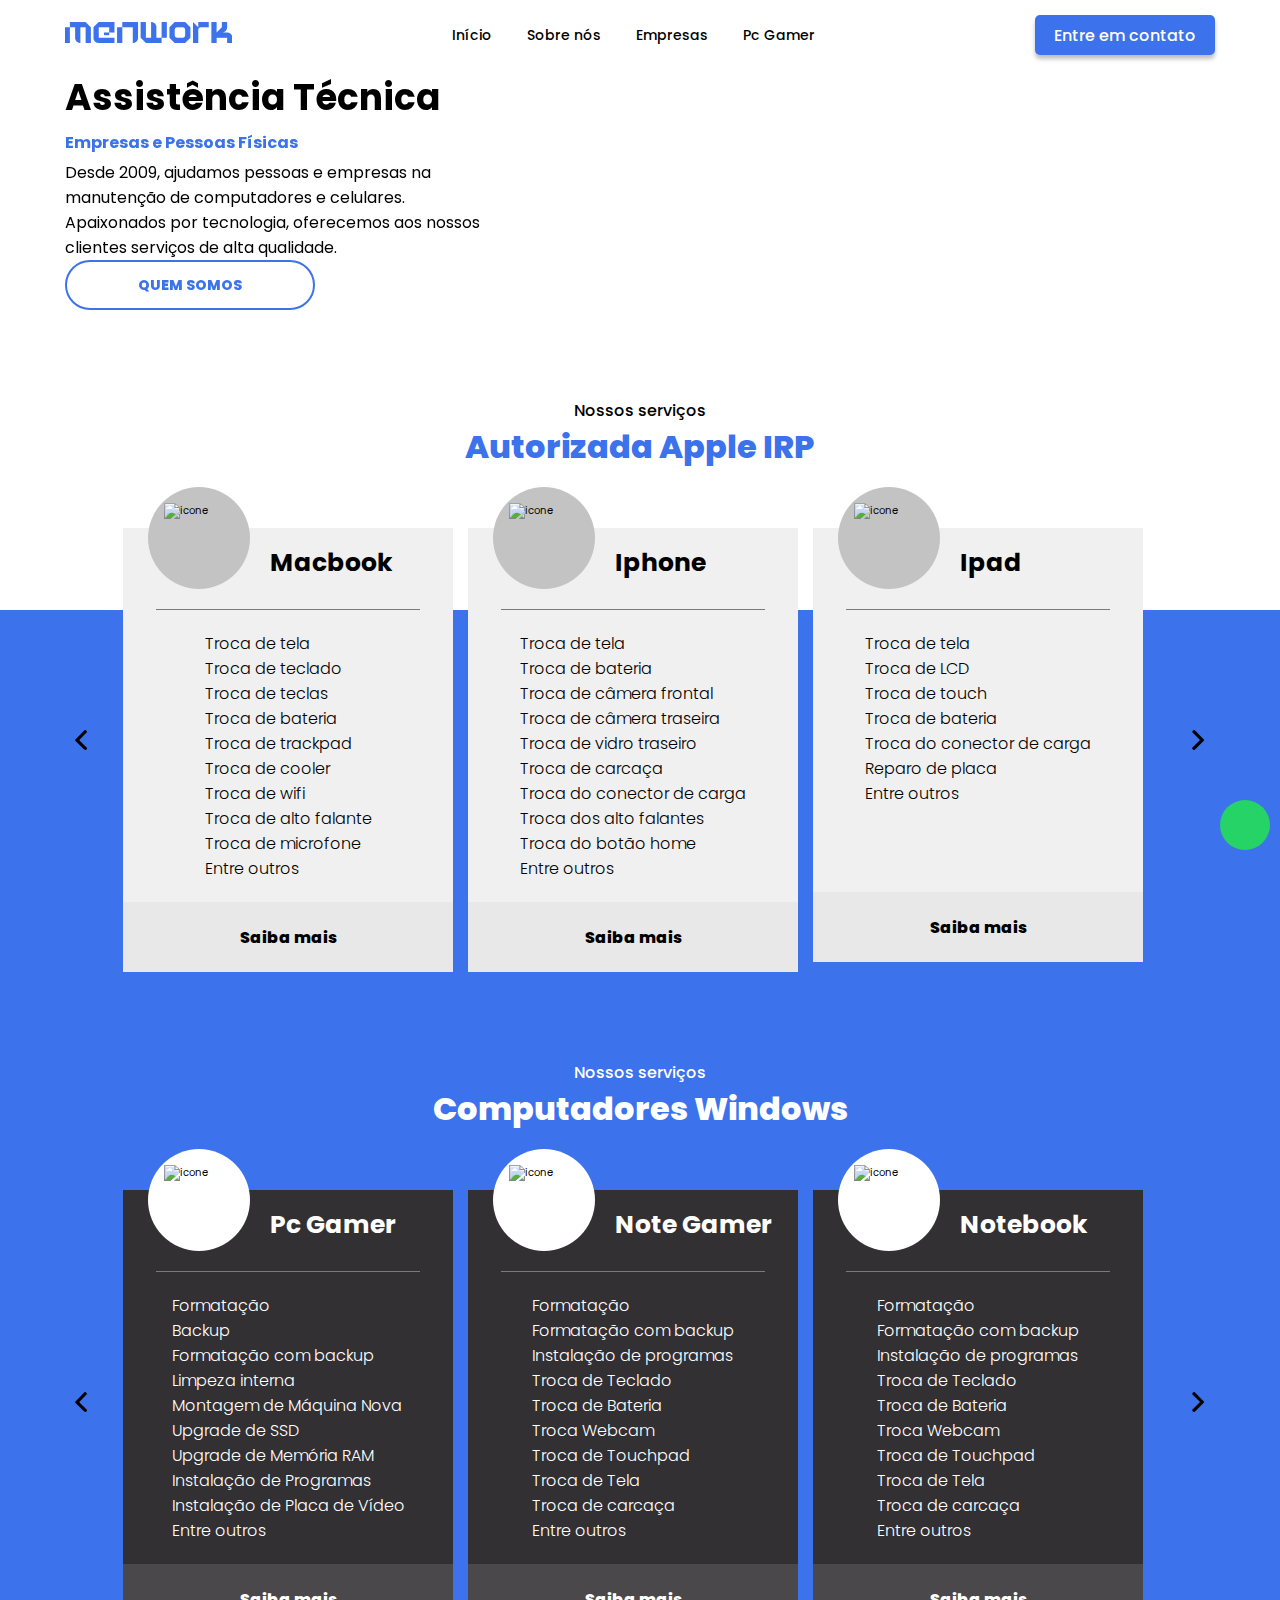
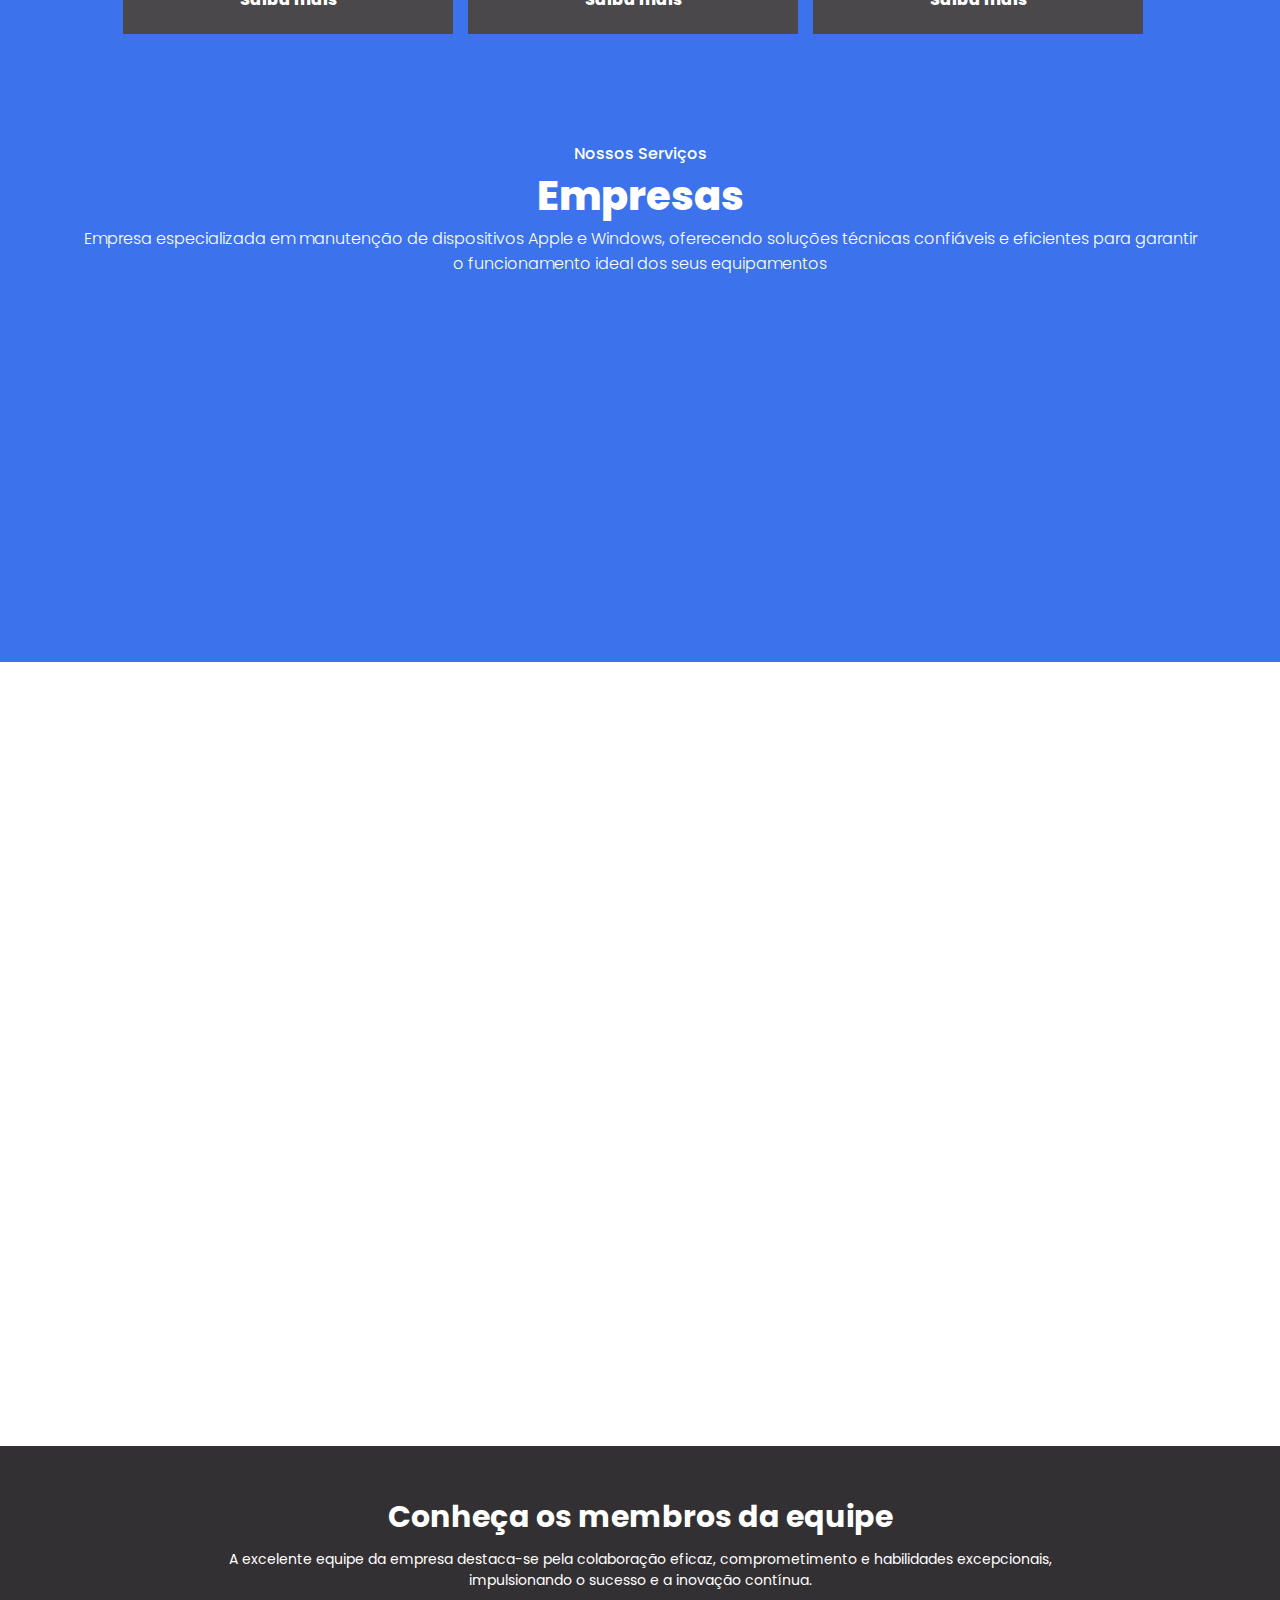
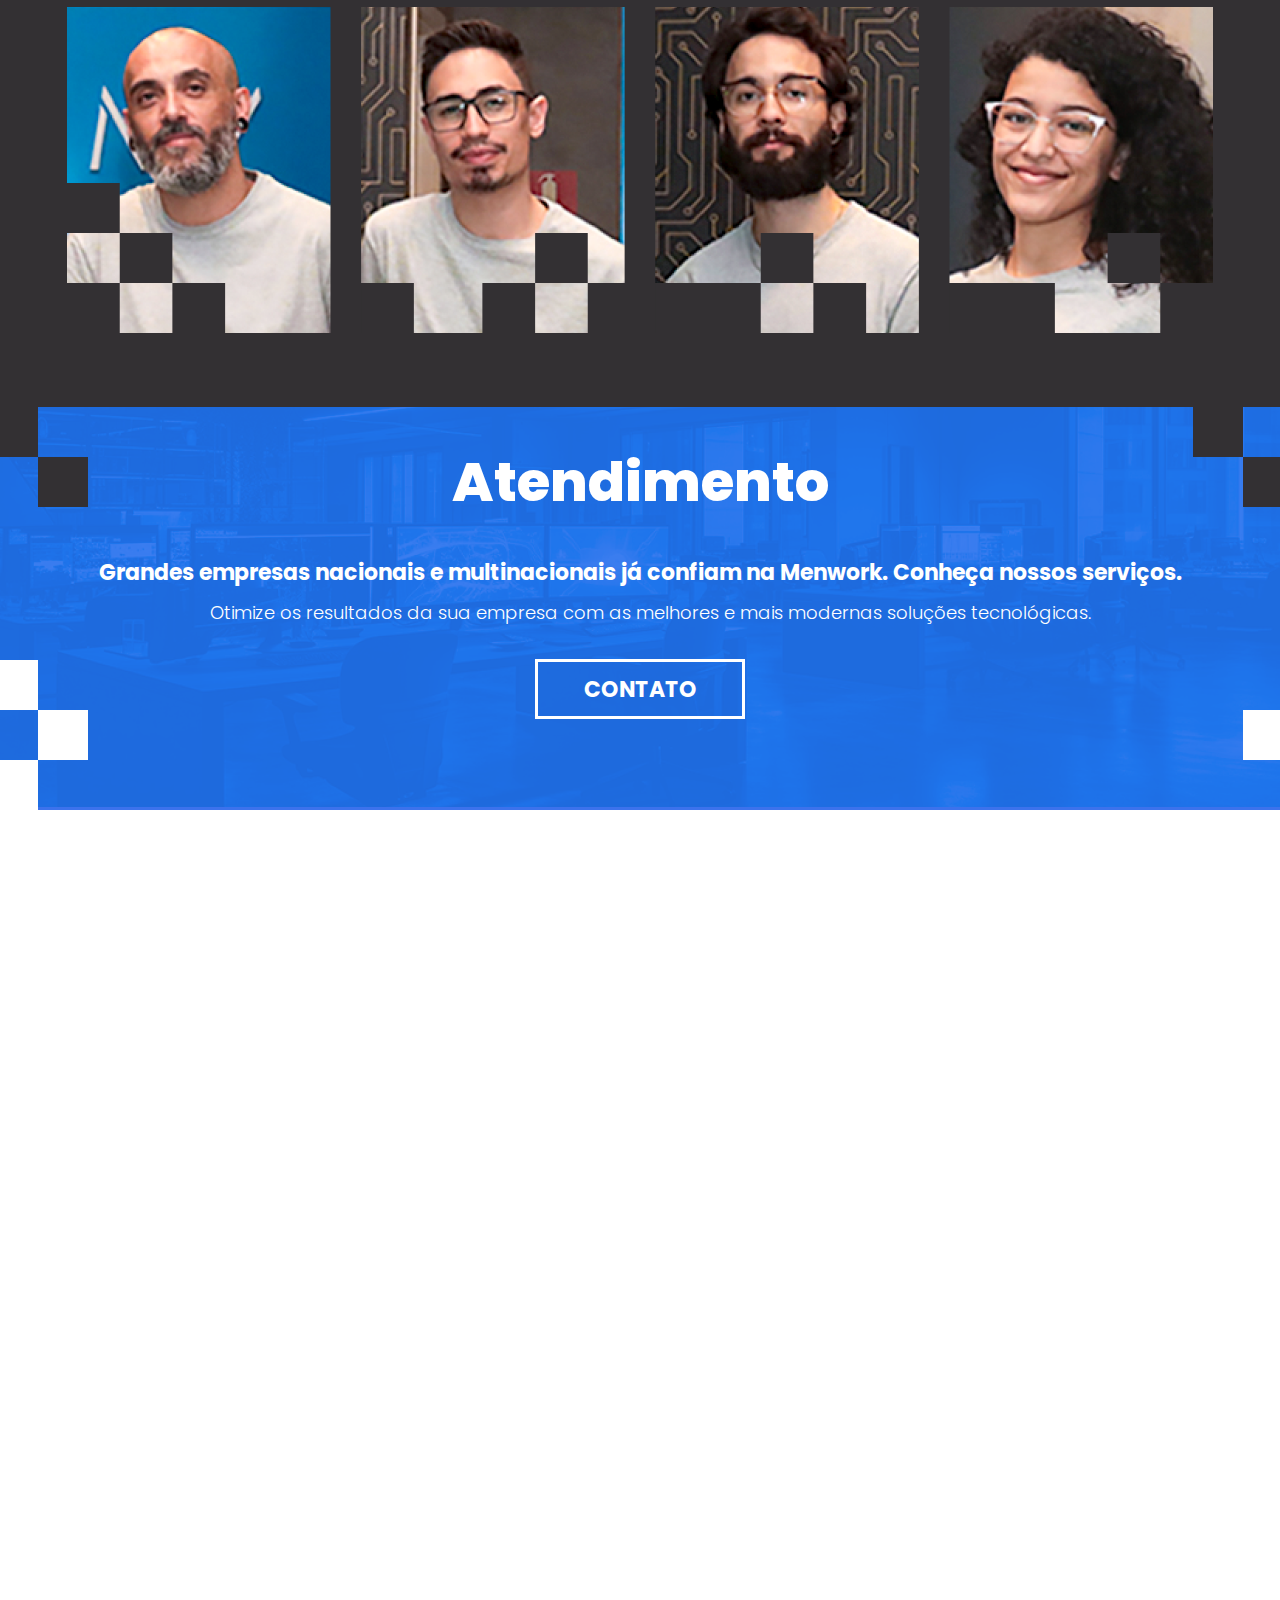
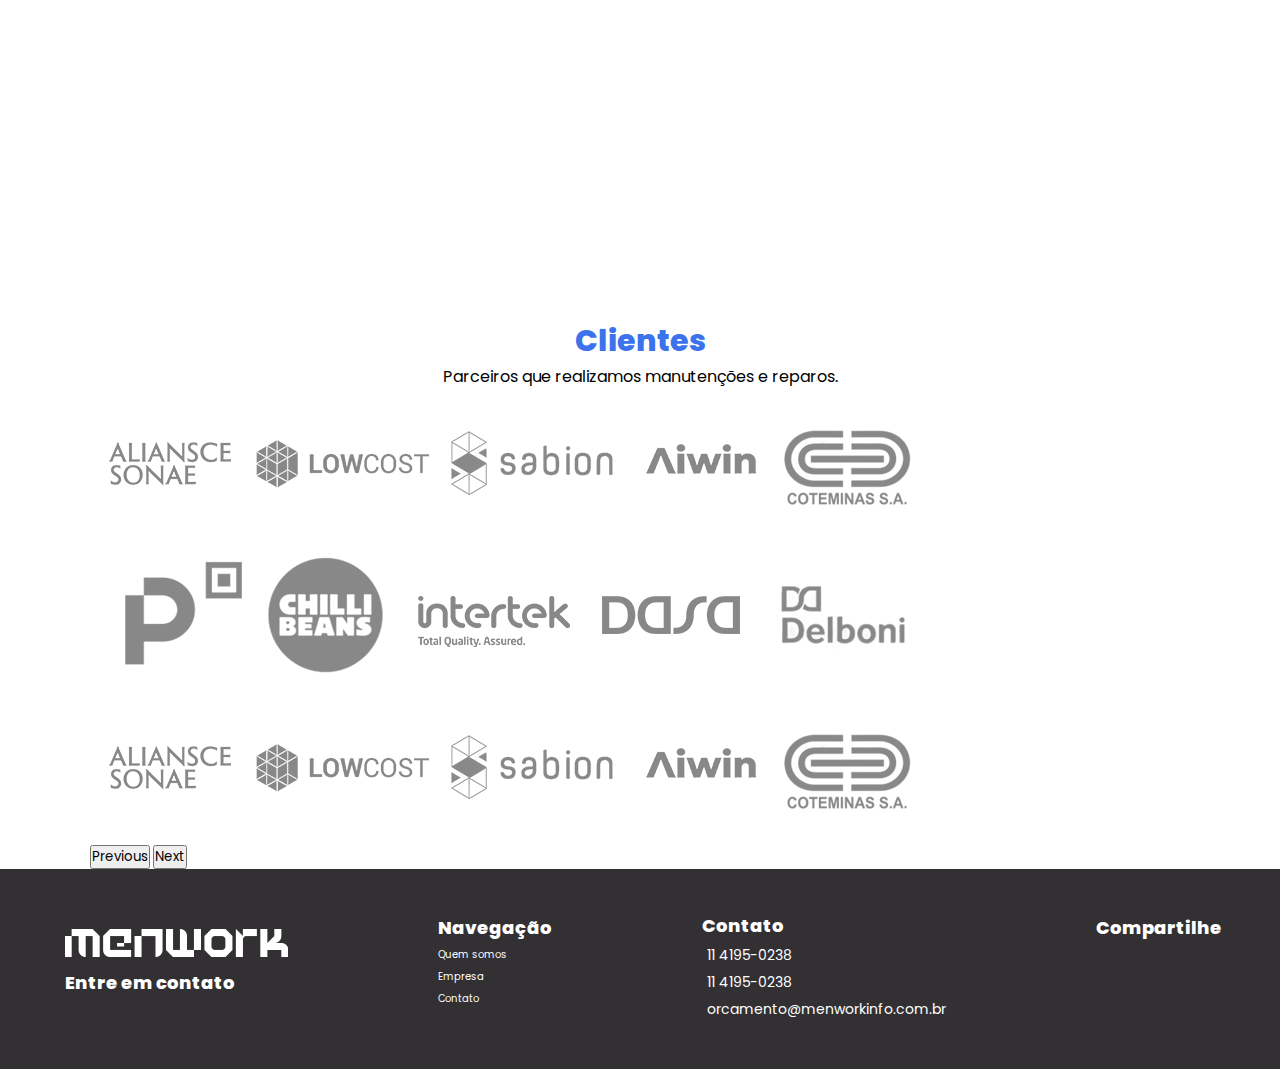
==== commit ee08db9f: "correcoes finalizadas" ====
--- a/index.html
+++ b/index.html
@@ -60,7 +60,7 @@
                     tecnologia, oferecemos aos nossos clientes serviços de alta qualidade.</p>
 
                 <div class="button-home">
-                    <a href="./menwork/sobre-nos.html">QUEM SOMOS</a>
+                    <a href="/menwork/sobre-nos.html">QUEM SOMOS</a>
                 </div>
             </div>
         </div>
@@ -98,7 +98,7 @@
                                     <li>Troca de cooler</li>
                                     <li>Troca de wifi</li>
                                     <li>Troca de alto falante</li>
-                                    <li>Troca de wifi</li>
+                                    <li>Troca de microfone</li>
                                     <li>Entre outros</li>
                                 </ul>
                                 <a class="button-saiba-mais-mobile esconder-desk" href="#contato">Saiba
@@ -146,14 +146,11 @@
                                 <div class="linha-card"></div>
                                 <ul class="lista-servicos-card">
                                     <li>Troca de tela</li>
+                                    <li>Troca de LCD</li>
+                                    <li>Troca de touch</li>
                                     <li>Troca de bateria</li>
-                                    <li>Troca de câmera frontal</li>
-                                    <li>Troca de câmera traseira</li>
-                                    <li>Troca de vidro traseiro</li>
-                                    <li>Troca de carcaça</li>
                                     <li>Troca do conector de carga</li>
-                                    <li>Troca dos alto falantes</li>
-                                    <li>Troca do botão home</li>
+                                    <li>Reparo de placa</li>
                                     <li>Entre outros</li>
                                 </ul>
                                 <a class="button-saiba-mais-mobile esconder-desk" href="#contato">Saiba
@@ -172,15 +169,15 @@
                                 </div>
                                 <div class="linha-card"></div>
                                 <ul class="lista-servicos-card">
-                                    <li>Troca de tela</li>
-                                    <li>Troca de teclado</li>
-                                    <li>Troca de teclas</li>
-                                    <li>Troca de bateria</li>
-                                    <li>Troca de trackpad</li>
                                     <li>Troca de cooler</li>
-                                    <li>Troca de wifi</li>
+                                    <li>Troca de wi-fi</li>
                                     <li>Troca de alto falante</li>
                                     <li>Troca de microfone</li>
+                                    <li>Troca de carcaça</li>
+                                    <li>Troca de fonte</li>
+                                    <li>Troca da pasta térmica</li>
+                                    <li>Reparo de placa</li>
+                                    <li>Formatação</li>
                                     <li>Entre outros</li>
                                 </ul>
                                 <a class="button-saiba-mais-mobile esconder-desk" href="#contato">Saiba
@@ -386,25 +383,24 @@
     <section class="container-empresas ">
         <h3>Nossos Serviços</h3>
         <h2>Empresas</h2>
-        <p>Atendemos toda linha de computadores Apple. MacBook, MacBook Air, MacBook Pro, iMac, iMac <br>Pro , Mac Pro,
-            Mac
-            mini. Confira nossos principais serviços</p>
+        <p>Empresa especializada em manutenção de dispositivos Apple e Windows, oferecendo soluções técnicas confiáveis
+            e eficientes para garantir o funcionamento ideal dos seus equipamentos</p>
         <div class="container-imagens-empresas esconder" data-aos="fade-top" data-aos-duration="2000">
             <div class="container-imagem">
                 <img src="assets/img/empresa1.png" alt="foto de serviço">
-                <h4>Manutenção de computadores <br> (todas as marcas)</h4>
+
             </div>
             <div class="container-imagem">
                 <img src="assets/img/empresa2.png" alt="foto de serviço">
-                <h4>Venda de produtos</h4>
+
             </div>
             <div class="container-imagem">
                 <img src="assets/img/empresa3.png" alt="foto de serviço">
-                <h4>Venda de peças para computadores</h4>
+
             </div>
             <div class="container-imagem">
                 <img src="assets/img/empresa4.png" alt="foto de serviço">
-                <h4>Venda de computadores/iPhone</h4>
+
             </div>
         </div>
         <div class="carousel-empresas mobile-membros esconder-desk">
@@ -414,11 +410,11 @@
                         <div class="container-servicos-mobile">
                             <div class="container-imagem">
                                 <img src="assets/img/empresa1.png" alt="foto de serviço">
-                                <h4>Manutenção de computadores <br> (todas as marcas)</h4>
+
                             </div>
                             <div class="container-imagem">
                                 <img src="assets/img/empresa2.png" alt="foto de serviço">
-                                <h4>Venda de produtos</h4>
+
                             </div>
                         </div>
                     </div>
@@ -426,11 +422,11 @@
                         <div class="container-servicos-mobile">
                             <div class="container-imagem">
                                 <img src="assets/img/empresa3.png" alt="foto de serviço">
-                                <h4>Venda de peças para computadores</h4>
+
                             </div>
                             <div class="container-imagem">
                                 <img src="assets/img/empresa4.png" alt="foto de serviço">
-                                <h4>Venda de computadores/iPhone</h4>
+
                             </div>
                         </div>
                     </div>
@@ -640,15 +636,15 @@
 
     </div>
     <div class="wpp-contianier-flutuante">
-        <a href="https://api.whatsapp.com/send?phone=5511971381556"><i class="fa-brands fa-whatsapp"></i></a>
+        <a href="https://api.whatsapp.com/send?phone=551141950238"><i class="fa-brands fa-whatsapp"></i></a>
     </div>
     <footer>
         <div class="container-footer">
             <div class=" container-logo">
                 <img src="assets/img/logoFooter.png" alt="logo footer">
                 <h3 class="esconder">Entre em contato</h3>
-                <a href="https://api.whatsapp.com/send?phone=5511971381556" class="esconder-desk"><i
-                        class="fa-brands fa-whatsapp"></i> 11 97138-1556</a>
+                <a href="https://api.whatsapp.com/send?phone=551141950238" class="esconder-desk"><i
+                        class="fa-brands fa-whatsapp"></i> 11 4195-0238</a>
                 <a href="" class="esconder-desk"><i class="fa-solid fa-phone"></i> 11 4195-0238</a>
                 <a href="" class="esconder-desk"><i class="fa-solid fa-envelope"></i> orcamento@menworkinfo.com.br</a>
             </div>
@@ -663,8 +659,8 @@
             </div>
             <div class="itens-footer esconder">
                 <h3>Contato</h3>
-                <a href="https://api.whatsapp.com/send?phone=5511971381556"><i class="fa-brands fa-whatsapp"></i> 11
-                    97138-1556</a>
+                <a href="https://api.whatsapp.com/send?phone=551141950238"><i class="fa-brands fa-whatsapp"></i> 11
+                    4195-0238</a>
                 <a href=""><i class="fa-solid fa-phone"></i> 11 4195-0238</a>
                 <a href=""><i class="fa-solid fa-envelope"></i> orcamento@menworkinfo.com.br</a>
             </div>
--- a/assets/css/style.css
+++ b/assets/css/style.css
@@ -62,6 +62,11 @@
     justify-content: space-between;
 }
 
+.menu a img {
+    width: 167px;
+    height: 21px;
+}
+
 ul.itens-menu {
     display: flex;
     font-size: 1.4rem;
@@ -208,7 +213,7 @@
 
 .card-servico {
     width: 330px;
-    min-height: 394px;
+    min-height: 475px;
     display: flex;
     flex-direction: column;
     align-items: center;
@@ -259,6 +264,7 @@
 
 ul.lista-servicos-card {
     margin: 21px 0 !important;
+    min-height: 24rem;
 }
 
 .lista-servicos-card li {
@@ -333,11 +339,12 @@
 }
 
 .container-empresas p {
-    font-size: 2rem;
-    font-weight: 400;
+    font-size: 1.6rem;
+    font-weight: 300;
     /* line-height: 2.4rem; */
     color: #fff;
     text-align: center;
+    width: 1118px;
 }
 
 .container-imagens-empresas {
@@ -345,7 +352,7 @@
     width: 100%;
     display: flex;
     justify-content: center;
-    gap: 1.3rem;
+    gap: 6.2rem;
     padding: 1.8rem 0;
 }
 
@@ -574,6 +581,12 @@
 
 }
 
+.icone-servico-card img {
+    width: 85px;
+    max-height: 100px;
+    object-fit: cover;
+}
+
 .conteudo-info-contato span {
     font-size: 1.8rem;
     font-weight: 300;
@@ -847,7 +860,7 @@
 }
 
 .textos-produto p {
-    font-size: 2.5rem;
+    font-size: 1.4rem;
     font-weight: 400;
     width: 55.4rem;
 
@@ -1076,8 +1089,9 @@
 .computer-sell h3,
 .product-sell h3,
 .maintence h3 {
-    font-size: 1.8em;
-    padding-left: 1em;
+    font-size: 1.6rem;
+    font-weight: 800;
+    padding-left: 1rem;
 
 }
 
@@ -1086,7 +1100,7 @@
 .product-sell p,
 .maintence p {
     padding-right: 2em;
-    padding-left: 1.8em;
+    padding-left: 0.8em;
 
 }
 
@@ -1125,7 +1139,7 @@
 }
 
 .paragrph-first {
-    font-size: 3rem;
+    font-size: 1.4rem;
     text-align: left;
     padding: 2.0em 0 2.0em 0;
 }
@@ -1794,11 +1808,12 @@
     }
 
     .container-empresas h3 {
-        font-size: 0.8rem;
+        font-size: 1.4rem;
+        margin-top: 0;
     }
 
     .container-empresas h2 {
-        font-size: 1rem;
+        font-size: 1.4rem;
     }
 
 
@@ -1912,6 +1927,7 @@
         font-size: 1.2rem;
         text-align: center;
         line-height: 1.4rem;
+        margin-bottom: 2.1rem;
     }
 
     .container-imagens-membros img {
@@ -2106,7 +2122,13 @@
 
     .container-servico-card {
         gap: 0.6rem;
-        margin-bottom: 2.26rem;
+        margin-bottom: 2rem;
+        min-height: auto;
+    }
+
+    .left-column-servicos,
+    .right-column-servicos {
+        min-height: auto;
     }
 
     .right-column-servicos {
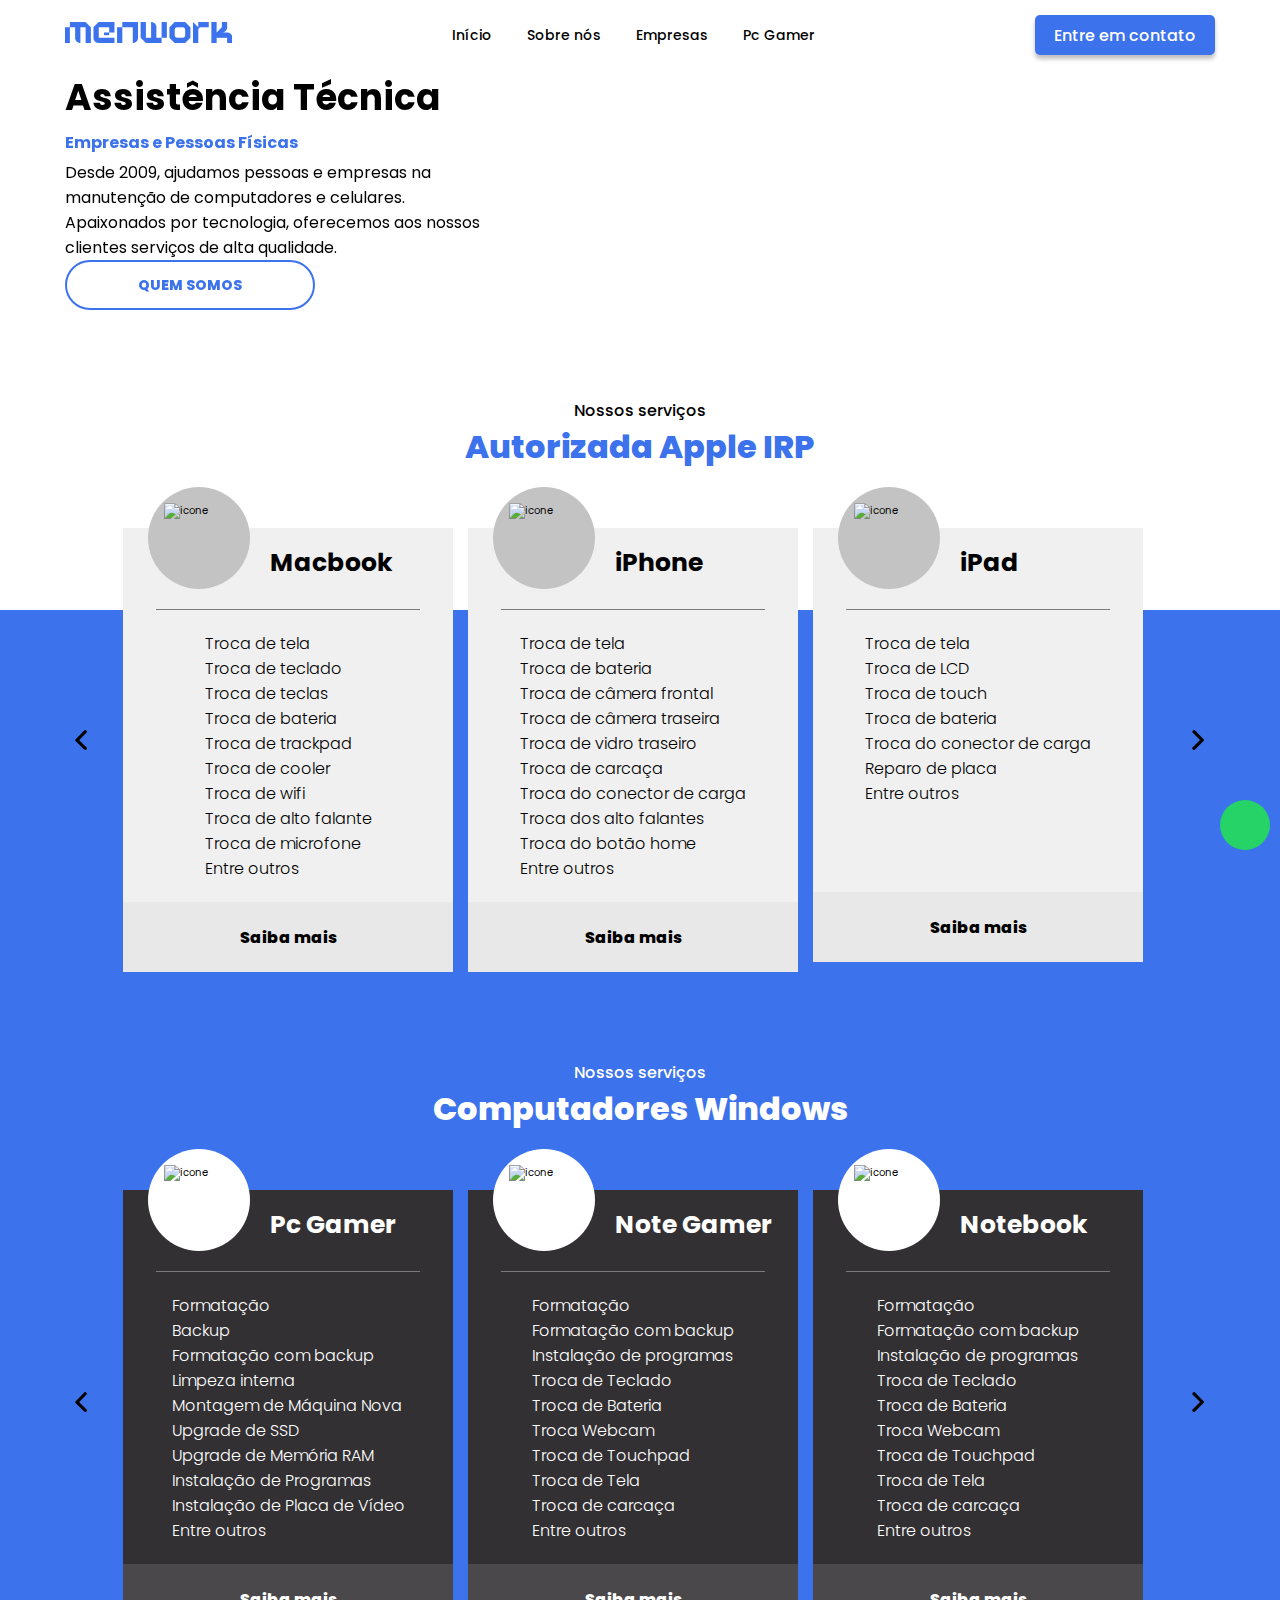
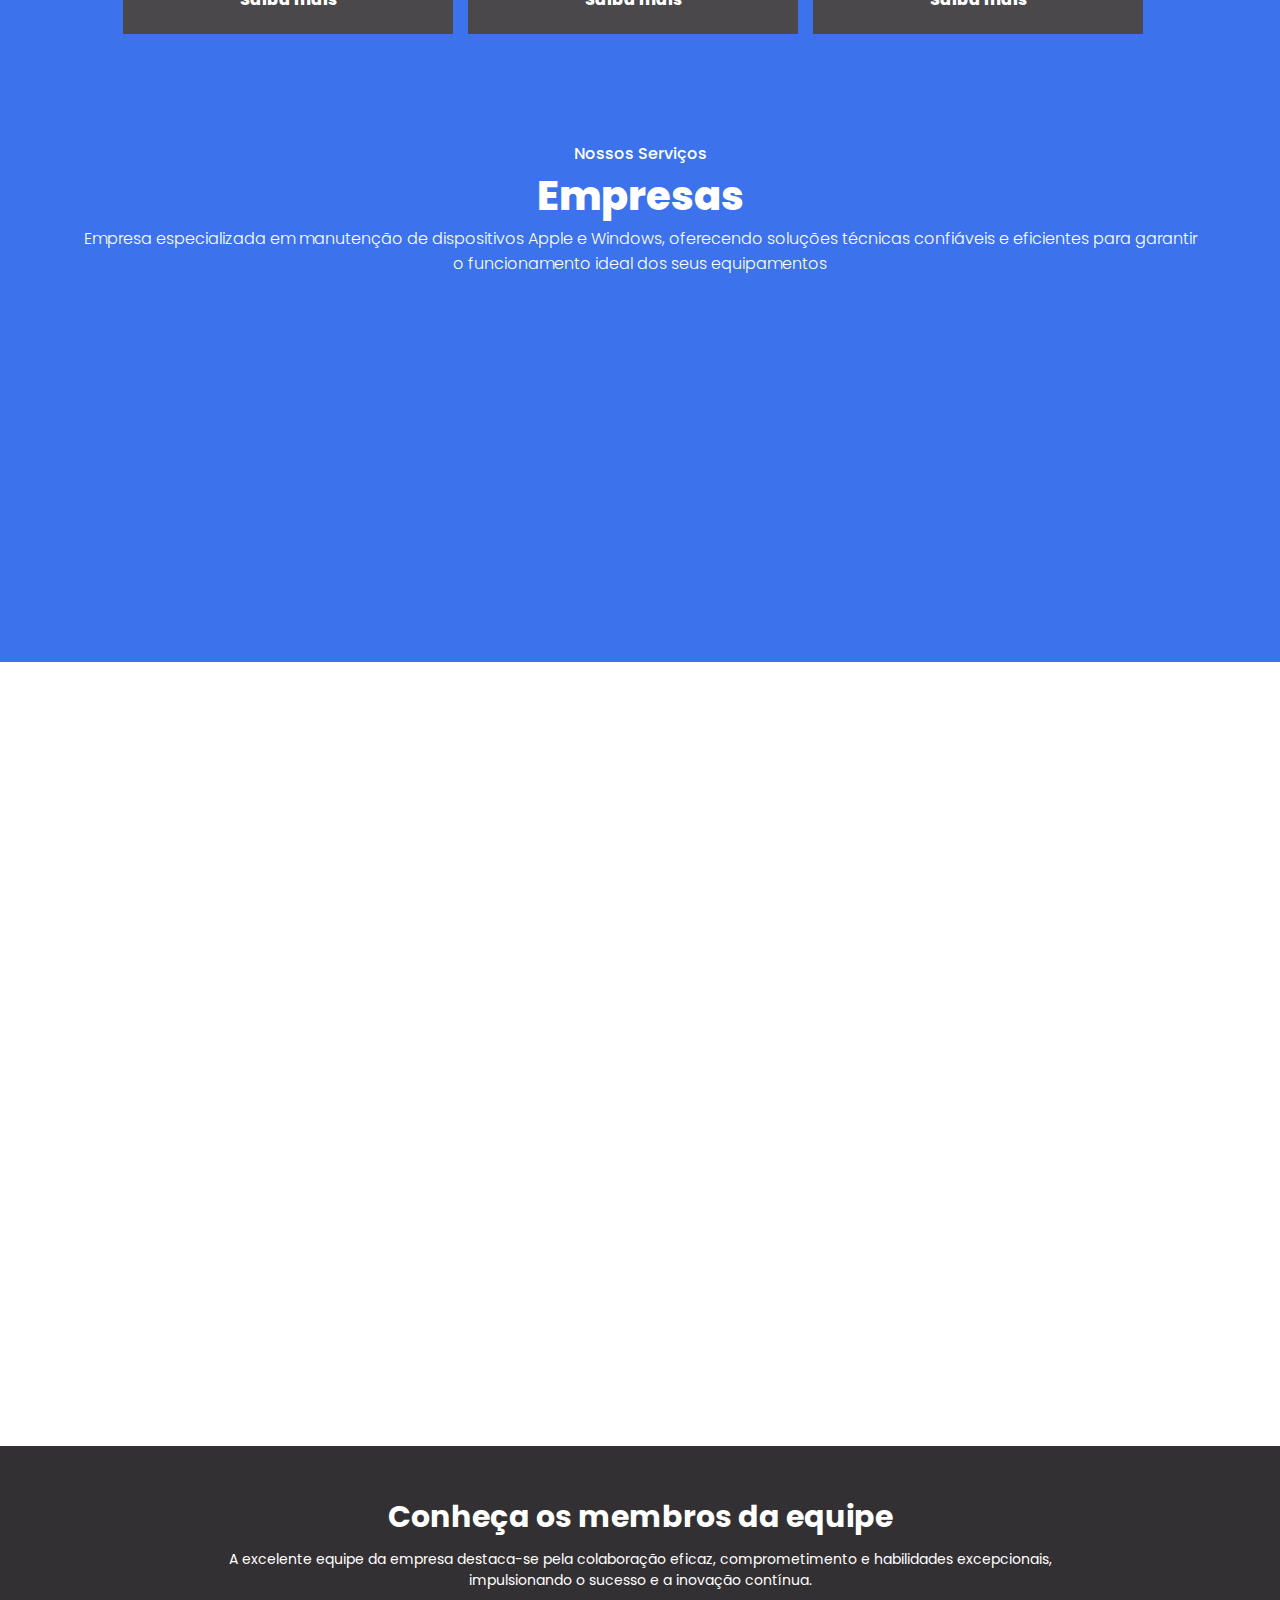
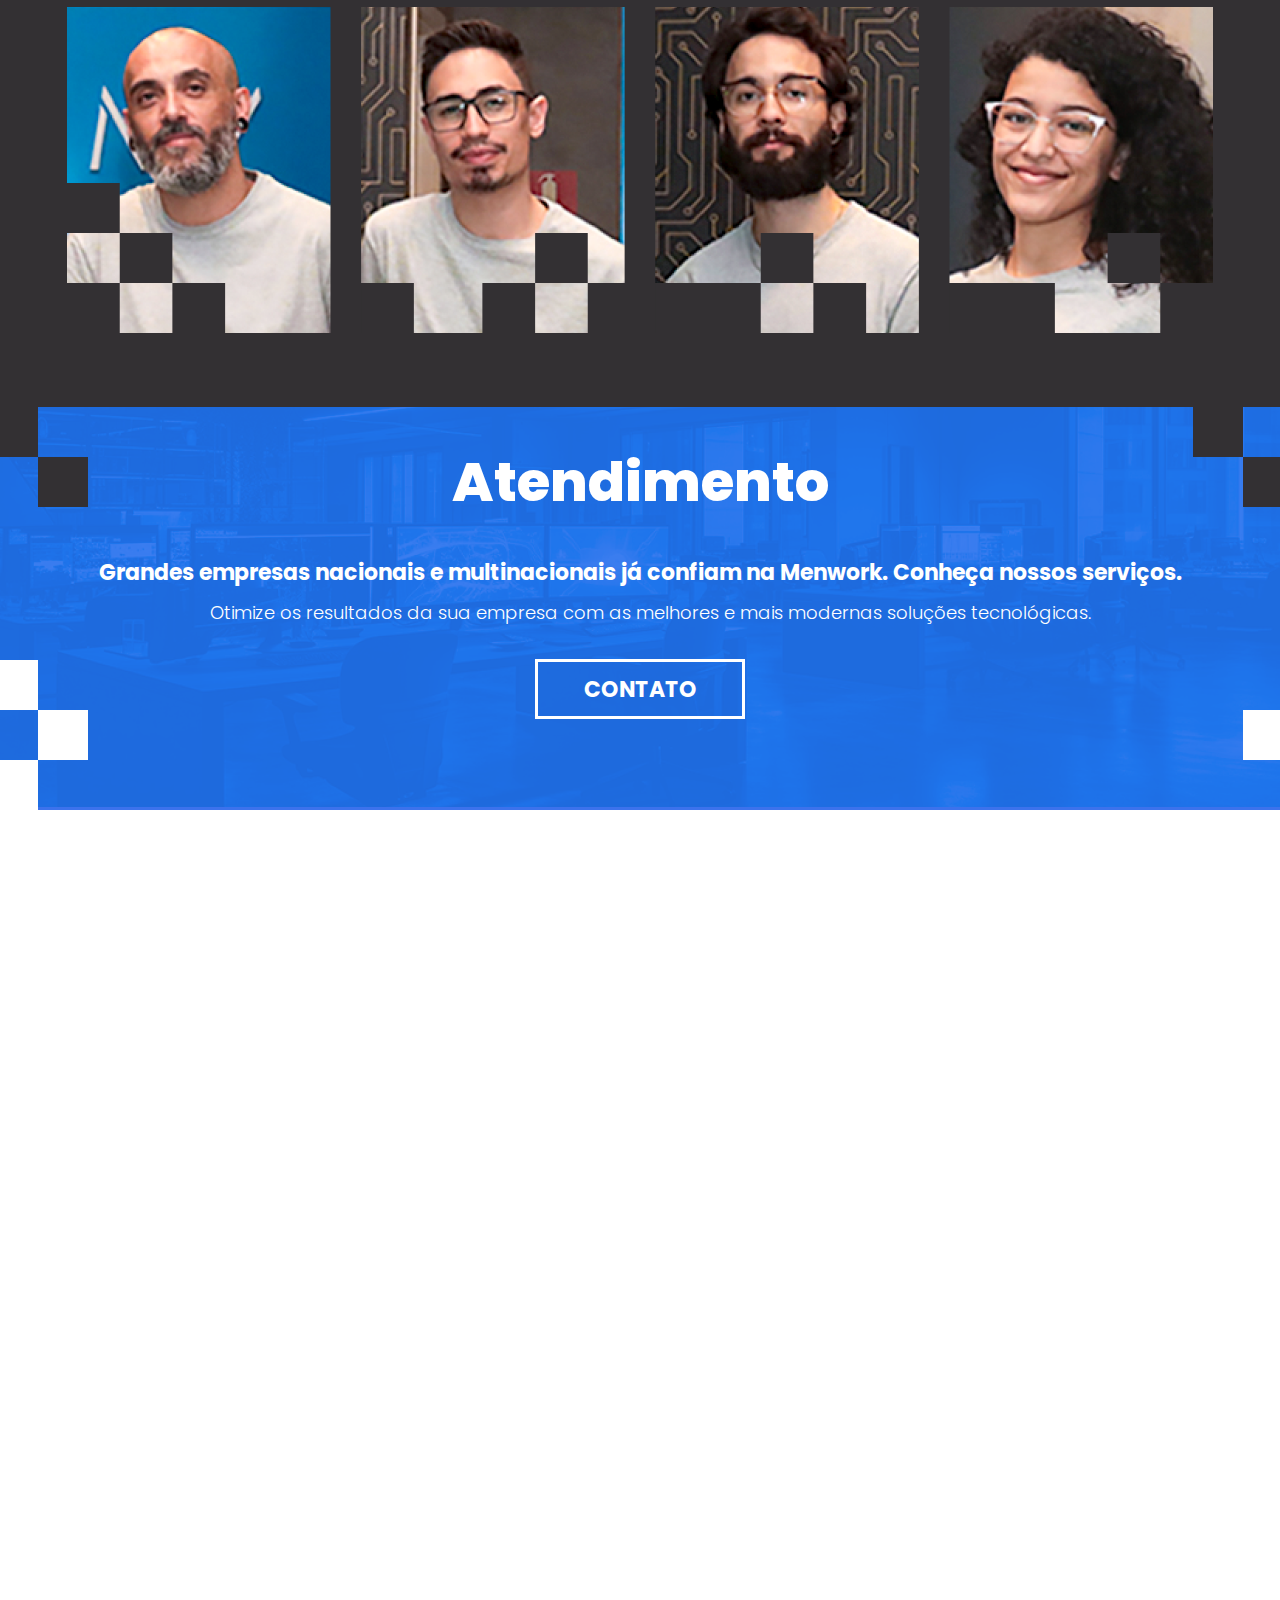
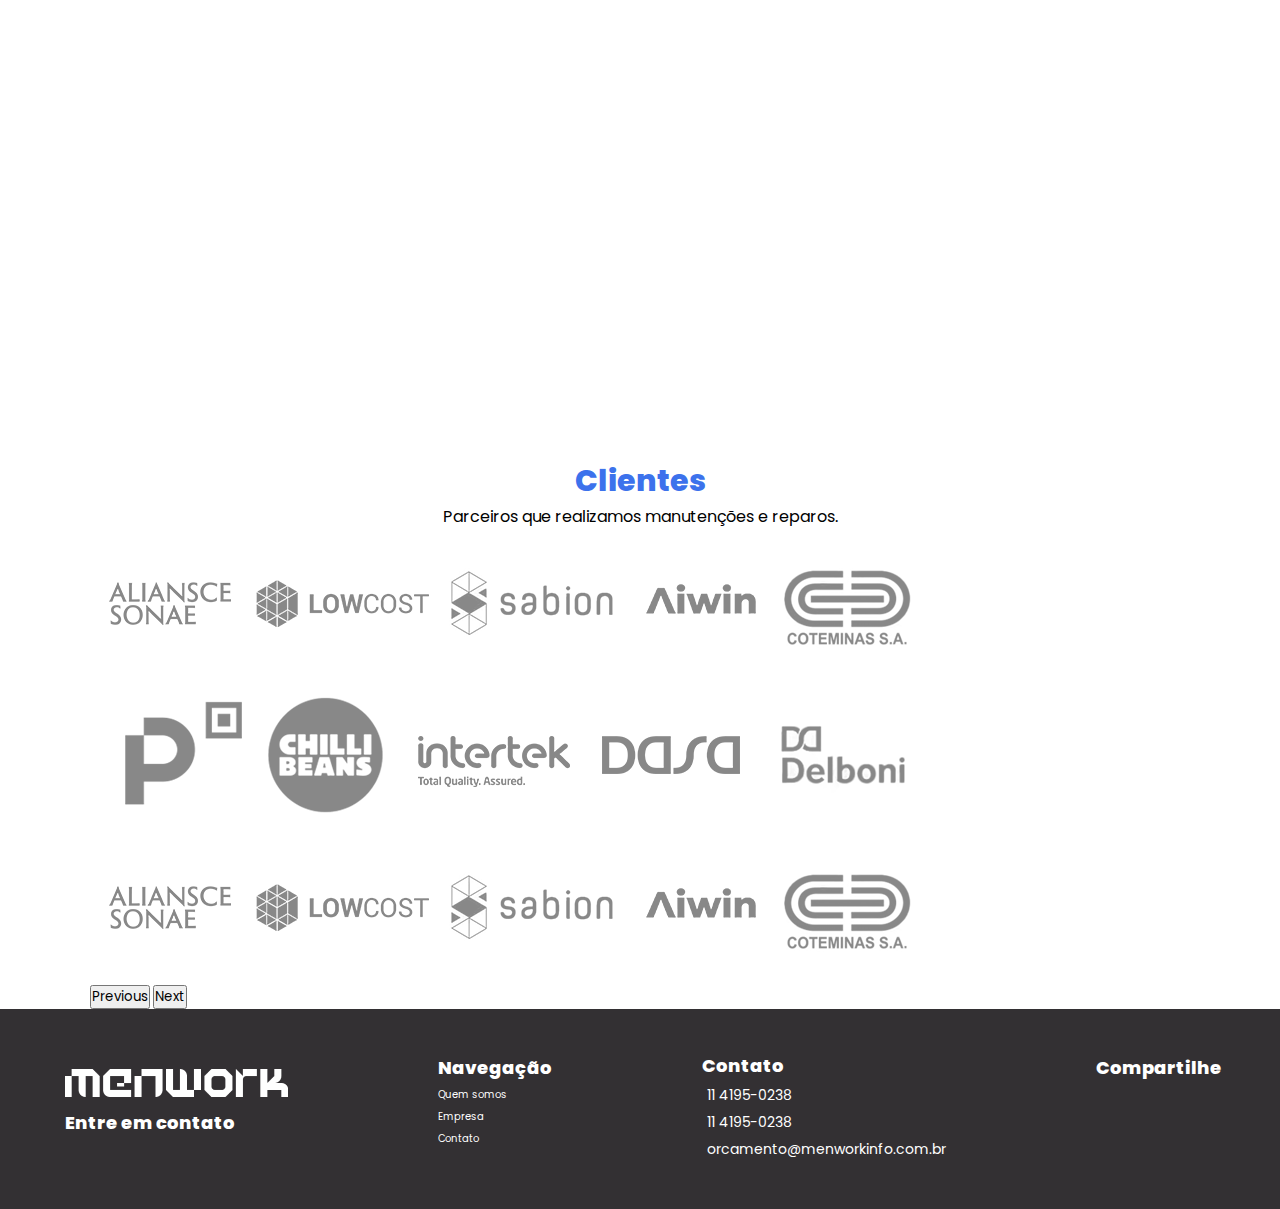
==== commit 49fe3fe1: "correcoes de texto" ====
--- a/index.html
+++ b/index.html
@@ -5,13 +5,11 @@
     <meta charset="UTF-8">
     <meta name="viewport" content="width=device-width, initial-scale=1.0">
     <link href="https://unpkg.com/aos@2.3.1/dist/aos.css" rel="stylesheet">
-    <link rel="preconnect" href="https://fonts.googleapis.com">
-    <link rel="preconnect" href="https://fonts.gstatic.com" crossorigin>
-    <link rel="preconnect" href="https://fonts.googleapis.com">
-    <link rel="preconnect" href="https://fonts.gstatic.com" crossorigin>
+    <link rel="preconnect" href="https://fonts.googleapis.com" />
+    <link rel="preconnect" href="https://fonts.gstatic.com" crossorigin />
     <link
         href="https://fonts.googleapis.com/css2?family=Poppins:ital,wght@0,100;0,200;0,300;0,400;0,500;0,600;0,700;0,800;0,900;1,100;1,200;1,300;1,400;1,500;1,600;1,700;1,800;1,900&display=swap"
-        rel="stylesheet">
+        rel="stylesheet" />
     <link rel="stylesheet" href="https://cdnjs.cloudflare.com/ajax/libs/font-awesome/6.5.1/css/all.min.css"
         integrity="sha512-DTOQO9RWCH3ppGqcWaEA1BIZOC6xxalwEsw9c2QQeAIftl+Vegovlnee1c9QX4TctnWMn13TZye+giMm8e2LwA=="
         crossorigin="anonymous" referrerpolicy="no-referrer" />
@@ -114,7 +112,7 @@
                                     <div class="icon-servico">
                                         <img src="https://witbiz.com.br/menwork/assets/img/icon-iphone.png" alt="icone">
                                     </div>
-                                    <h3>Iphone</h3>
+                                    <h3>iPhone</h3>
                                 </div>
                                 <div class="linha-card"></div>
                                 <ul class="lista-servicos-card">
@@ -141,7 +139,7 @@
                                     <div class="icon-servico">
                                         <img src="https://witbiz.com.br/menwork/assets/img/icon-ipad.png" alt="icone">
                                     </div>
-                                    <h3>Ipad</h3>
+                                    <h3>iPad</h3>
                                 </div>
                                 <div class="linha-card"></div>
                                 <ul class="lista-servicos-card">
@@ -453,7 +451,7 @@
                     <p>Pensando na comodidade de nossos clientes, oferecemos <br>visita técnica pré agendada, orçamento
                         sem
                         custo e <br>
-                        serviço de retiradaentrega.</p>
+                        serviço de retirada e entrega.</p>
                     <div class="container-form">
                         <form>
                             <input type="text" placeholder="Informe seu nome" required>
@@ -537,46 +535,71 @@
                 <div class="carousel-inner">
                     <div class="carousel-item active">
                         <div class="caixa-mensagem">
-                            <p>Atendimento rápido e objetivo. Em um mercado
-                                onde o “deixe o equipamento pra gente ver...” é
-                                prática, o pessoal diagnostica rápido e dá todas
-                                -TODAS- as soluções possíveis. RECOMENDO
-                                MUITO!!!</p>
+                            <p>Melhor empresa de informática da região. São honestos, e entendem muito do assunto. Já
+                                montei 2 maquinas que comprei os hardwares avulsos e foi só alegria! Já consertaram meu
+                                notebook E já fizeram upgrade de uma maquina reserva do meu escritório. Não deixo outra
+                                empresa mexer nas minhas maquinas!</p>
                             <div class="user-message">
                                 <div class="icon-user-message">
                                     <img src="assets/img/user.png" alt="img-icon">
                                 </div>
-                                <span>Luis Magalhães</span>
+                                <span>João Almeida</span>
                             </div>
                         </div>
                     </div>
                     <div class="carousel-item">
                         <div class="caixa-mensagem">
-                            <p>Atendimento rápido e objetivo. Em um mercado
-                                onde o “deixe o equipamento pra gente ver...” é
-                                prática, o pessoal diagnostica rápido e dá todas
-                                -TODAS- as soluções possíveis. RECOMENDO
-                                MUITO!!!</p>
+                            <p>Melhor assistência técnica de alphaville! Já fui várias vezes e sempre fui atendido muito
+                                bem por toda equipe! Em especial ao álvaro que sempre me auxiliou com muito
+                                profissionalismo e atenção! Mesmo tendo que abrir minha tela inteira pra ver que
+                                realmente não estava funcionando, foi atencioso de começo a fim e não cobrou nada por
+                                essa vistoria! Gosto muito do trabalho deles e recomendo demais!</p>
                             <div class="user-message">
                                 <div class="icon-user-message">
                                     <img src="assets/img/user.png" alt="img-icon">
                                 </div>
-                                <span>Luis Fernando Magalhães</span>
+                                <span>Lucas Choi</span>
                             </div>
                         </div>
                     </div>
                     <div class="carousel-item">
                         <div class="caixa-mensagem">
-                            <p>Atendimento rápido e objetivo. Em um mercado
-                                onde o “deixe o equipamento pra gente ver...” é
-                                prática, o pessoal diagnostica rápido e dá todas
-                                -TODAS- as soluções possíveis. RECOMENDO
-                                MUITO!!!</p>
+                            <p>Que lugar incrível, parabéns pelo trabalho feito pela assistência técnica. Fui em outros
+                                lugares que não conseguiram resolver meu problema e ainda seguraram dois dias sem
+                                conclusão. Hoje dia 07/12 fui na assistência técnica onde resolveram meu problema com
+                                menos de duas horas. Parabéns pode ter certeza que irei recomendar para todos que
+                                conheço. PARABÉNS</p>
                             <div class="user-message">
                                 <div class="icon-user-message">
                                     <img src="assets/img/user.png" alt="img-icon">
                                 </div>
-                                <span>Luis Magalhães</span>
+                                <span>Pedro Michel Teixeira da Silva</span>
+                            </div>
+                        </div>
+                    </div>
+                    <div class="carousel-item">
+                        <div class="caixa-mensagem">
+                            <p>Excelente serviço, excelente atendimento. Foram
+                                muito atenciosos e resolveram meu problema muito rápido. Recomendo de olhos
+                                fechaos.Podem confiar, vale muitoooo !!!! 👏👏👏👏</p>
+                            <div class="user-message">
+                                <div class="icon-user-message">
+                                    <img src="assets/img/user2.png" alt="img-icon">
+                                </div>
+                                <span>Emelly Pascoal</span>
+                            </div>
+                        </div>
+                    </div>
+                    <div class="carousel-item">
+                        <div class="caixa-mensagem">
+                            <p>Atendimento rápido e objetivo. Em um mercado onde o “deixe o equipamento pra gente
+                                ver...” é prática, o pessoal diagnostica rápido e dá todas -TODAS- as soluções
+                                possíveis. RECOMENDO MUITO!!!</p>
+                            <div class="user-message">
+                                <div class="icon-user-message">
+                                    <img src="assets/img/user.png" alt="img-icon">
+                                </div>
+                                <span>Luis Fernando Magalhães Coutinho</span>
                             </div>
                         </div>
                     </div>
--- a/assets/css/style.css
+++ b/assets/css/style.css
@@ -479,6 +479,8 @@
     justify-content: end;
 }
 
+
+
 /*fim da seciton contato*/
 
 /*Inicio Section equipe*/
@@ -648,9 +650,8 @@
 }
 
 .caixa-mensagem p {
-    font-size: 3rem;
+    font-size: 2rem;
     font-weight: 700;
-    /* line-height: 3.7rem; */
     text-align: center;
     width: 78.1rem;
 
@@ -889,11 +890,11 @@
 }
 
 .carousel-produto-servico .carousel.slide .carousel-control-prev {
-    left: -15rem !important;
+    left: -5rem !important;
 }
 
 .carousel-produto-servico .carousel.slide .carousel-control-next {
-    right: -15rem !important;
+    right: -5rem !important;
 }
 
 .carousel-produto-servico .carousel.slide .carousel-control-prev-icon {
@@ -1139,16 +1140,17 @@
 }
 
 .paragrph-first {
-    font-size: 1.4rem;
+    font-size: 1.6rem;
     text-align: left;
-    padding: 2.0em 0 2.0em 0;
 }
 
 .values {
     display: flex;
     width: 1150px;
     justify-content: end;
-}
+    margin-top: 58px;
+}
+
 
 .values h3 {
     font-size: 3.6rem;
@@ -1179,6 +1181,8 @@
 
 .values .container-imagem-sobre img {
     width: 100%;
+    max-height: 64rem;
+    object-fit: cover;
 }
 
 .differential {
@@ -2271,8 +2275,12 @@
         font-size: 4rem;
     }
 
+    .values .container-textos {
+        padding-right: 2rem;
+    }
+
     .paragrph-first {
-        width: 32.5rem;
+        width: 100%;
         font-size: 1.4rem;
     }
 
@@ -2292,10 +2300,10 @@
         padding: 0 10%;
     }
 
-    .container-imagem-sobre img {
+    .values .container-imagem-sobre img {
         width: 33.4rem;
-        height: 23.6rem;
-        object-fit: cover;
+        max-height: 23.6rem;
+        margin-bottom: 2rem;
     }
 
     .values h3 {
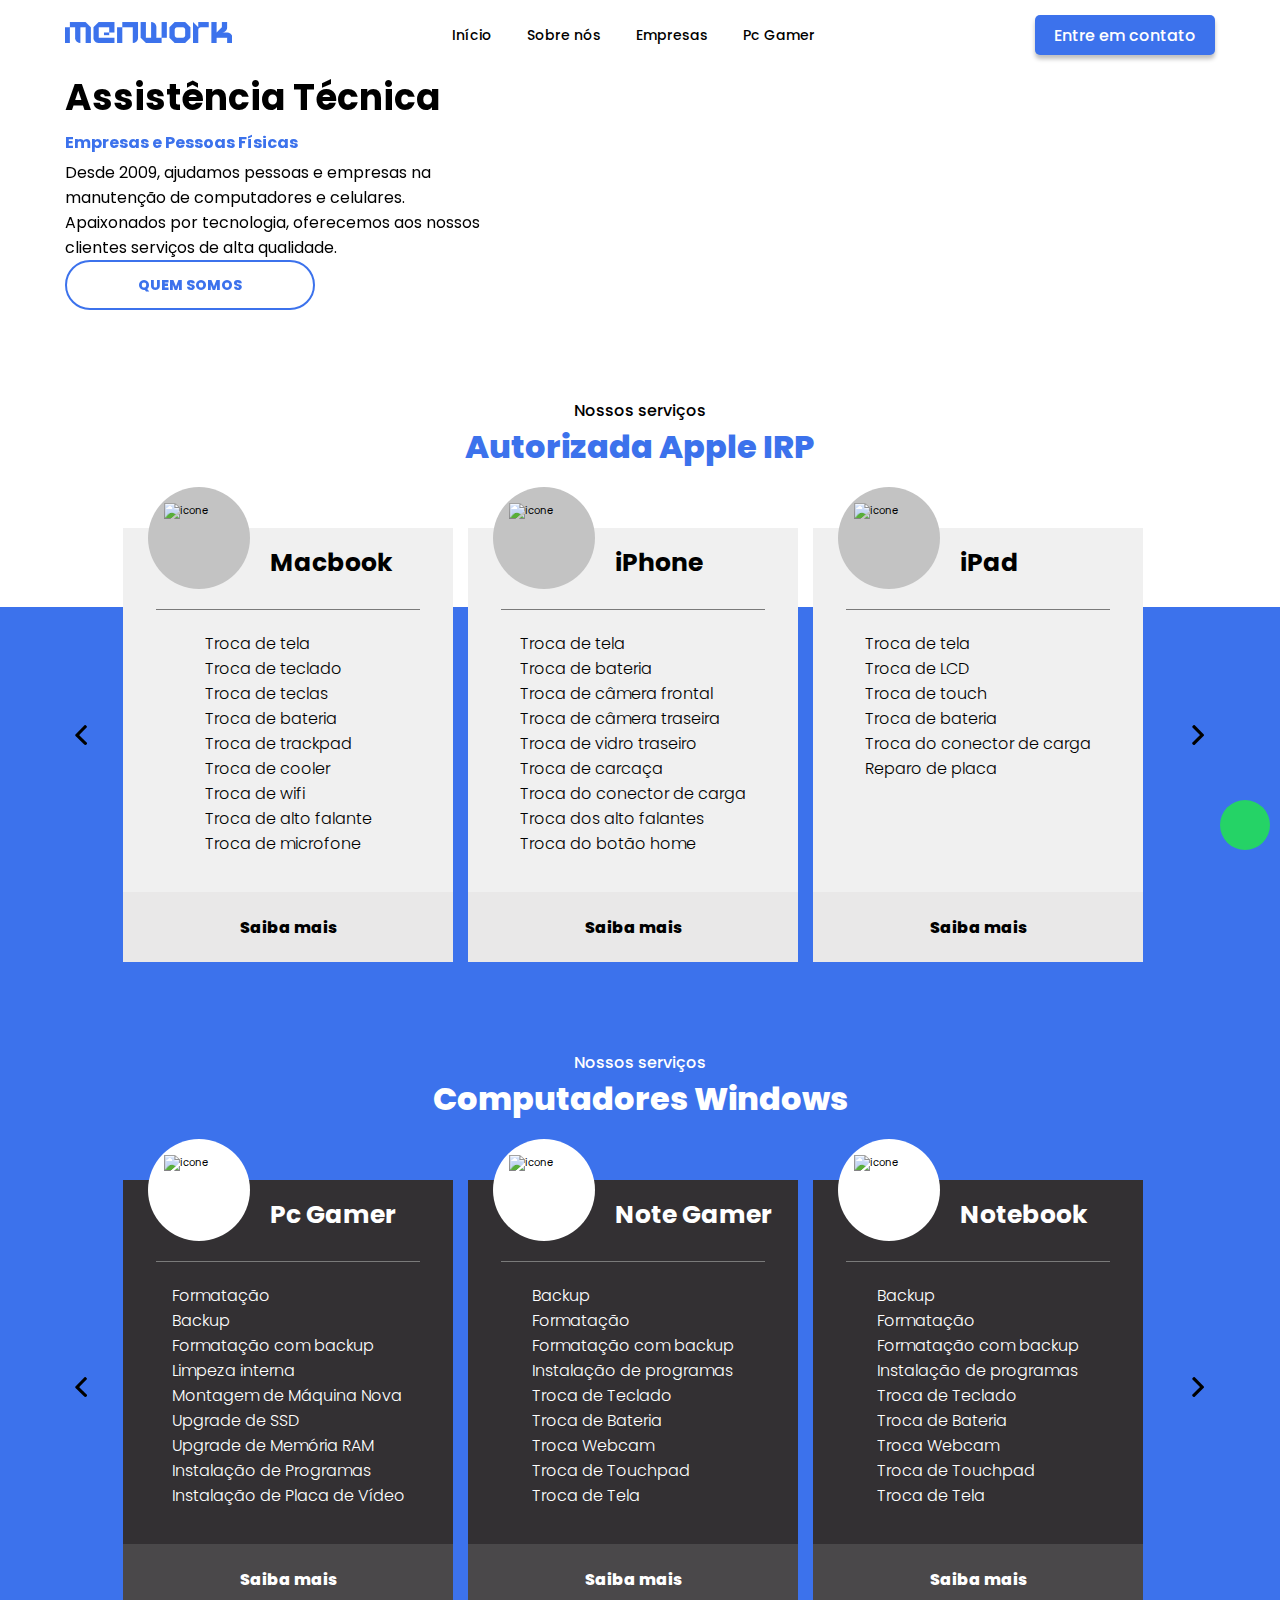
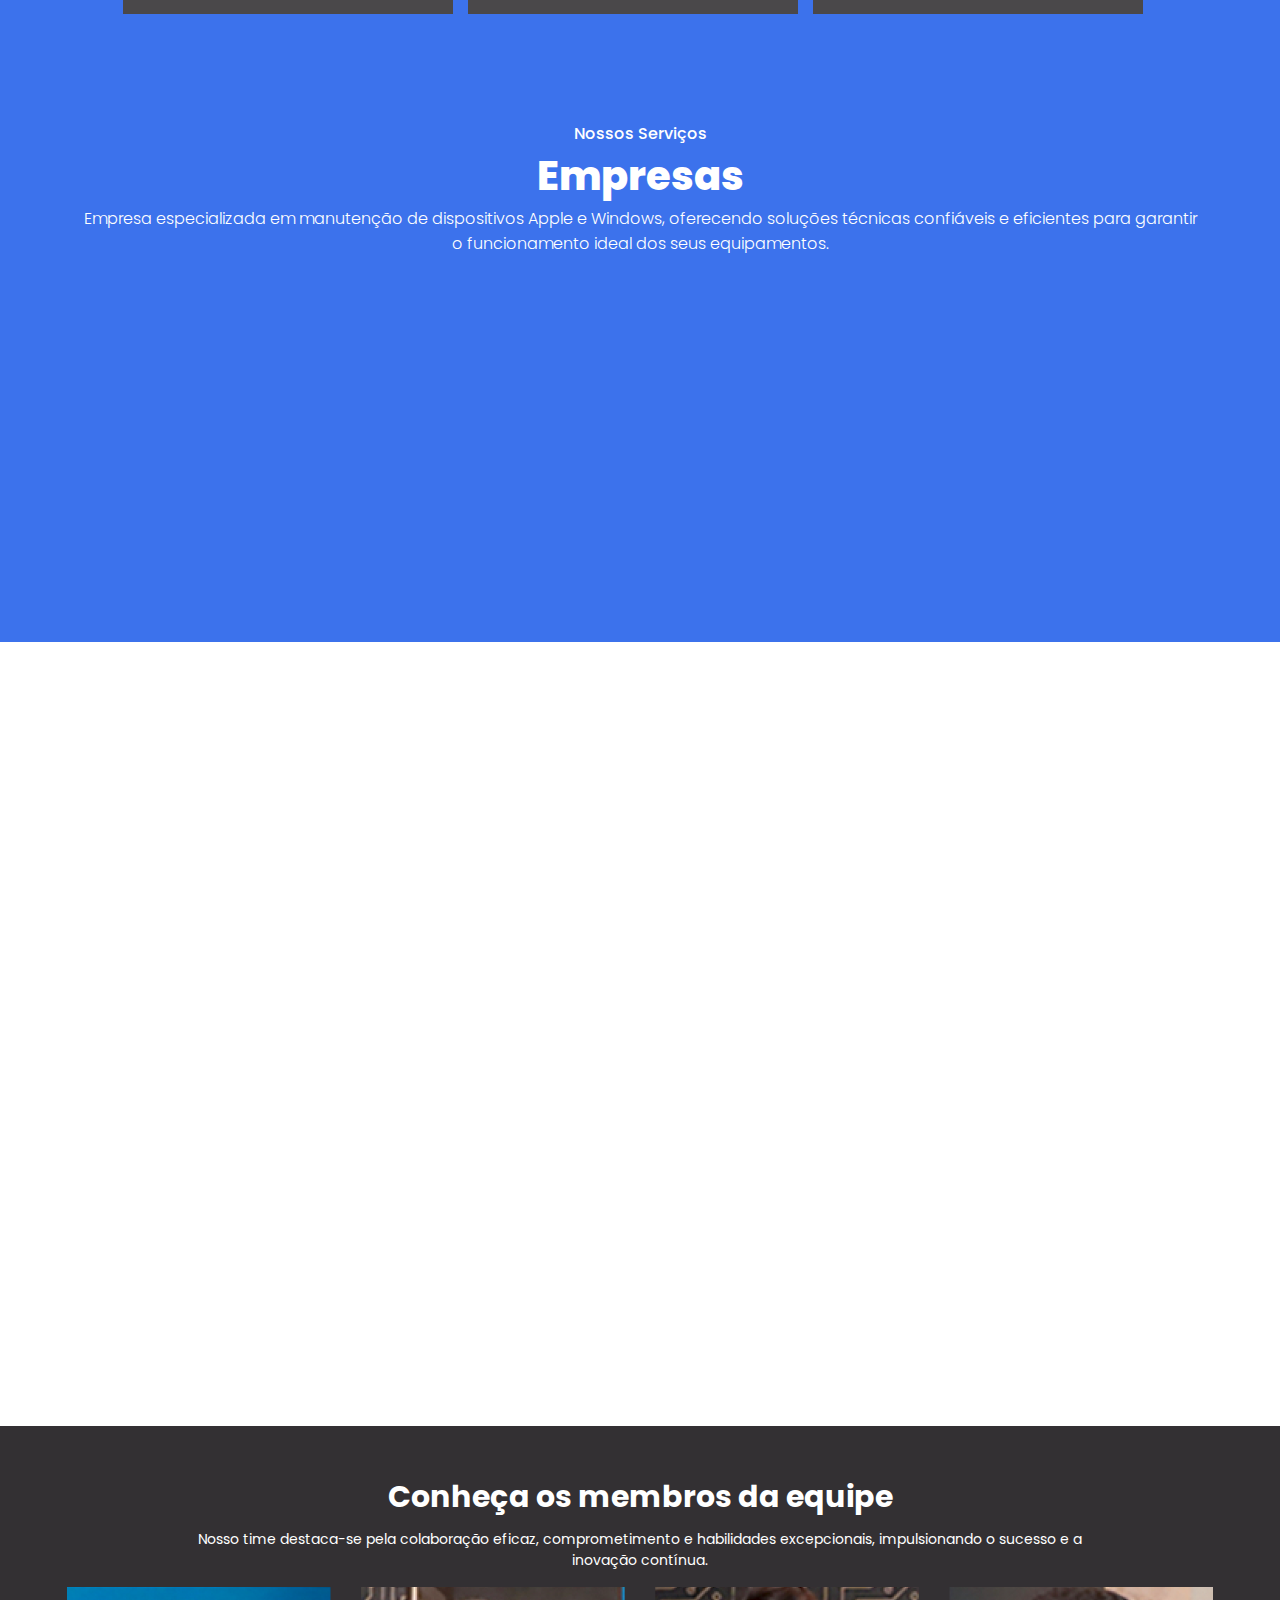
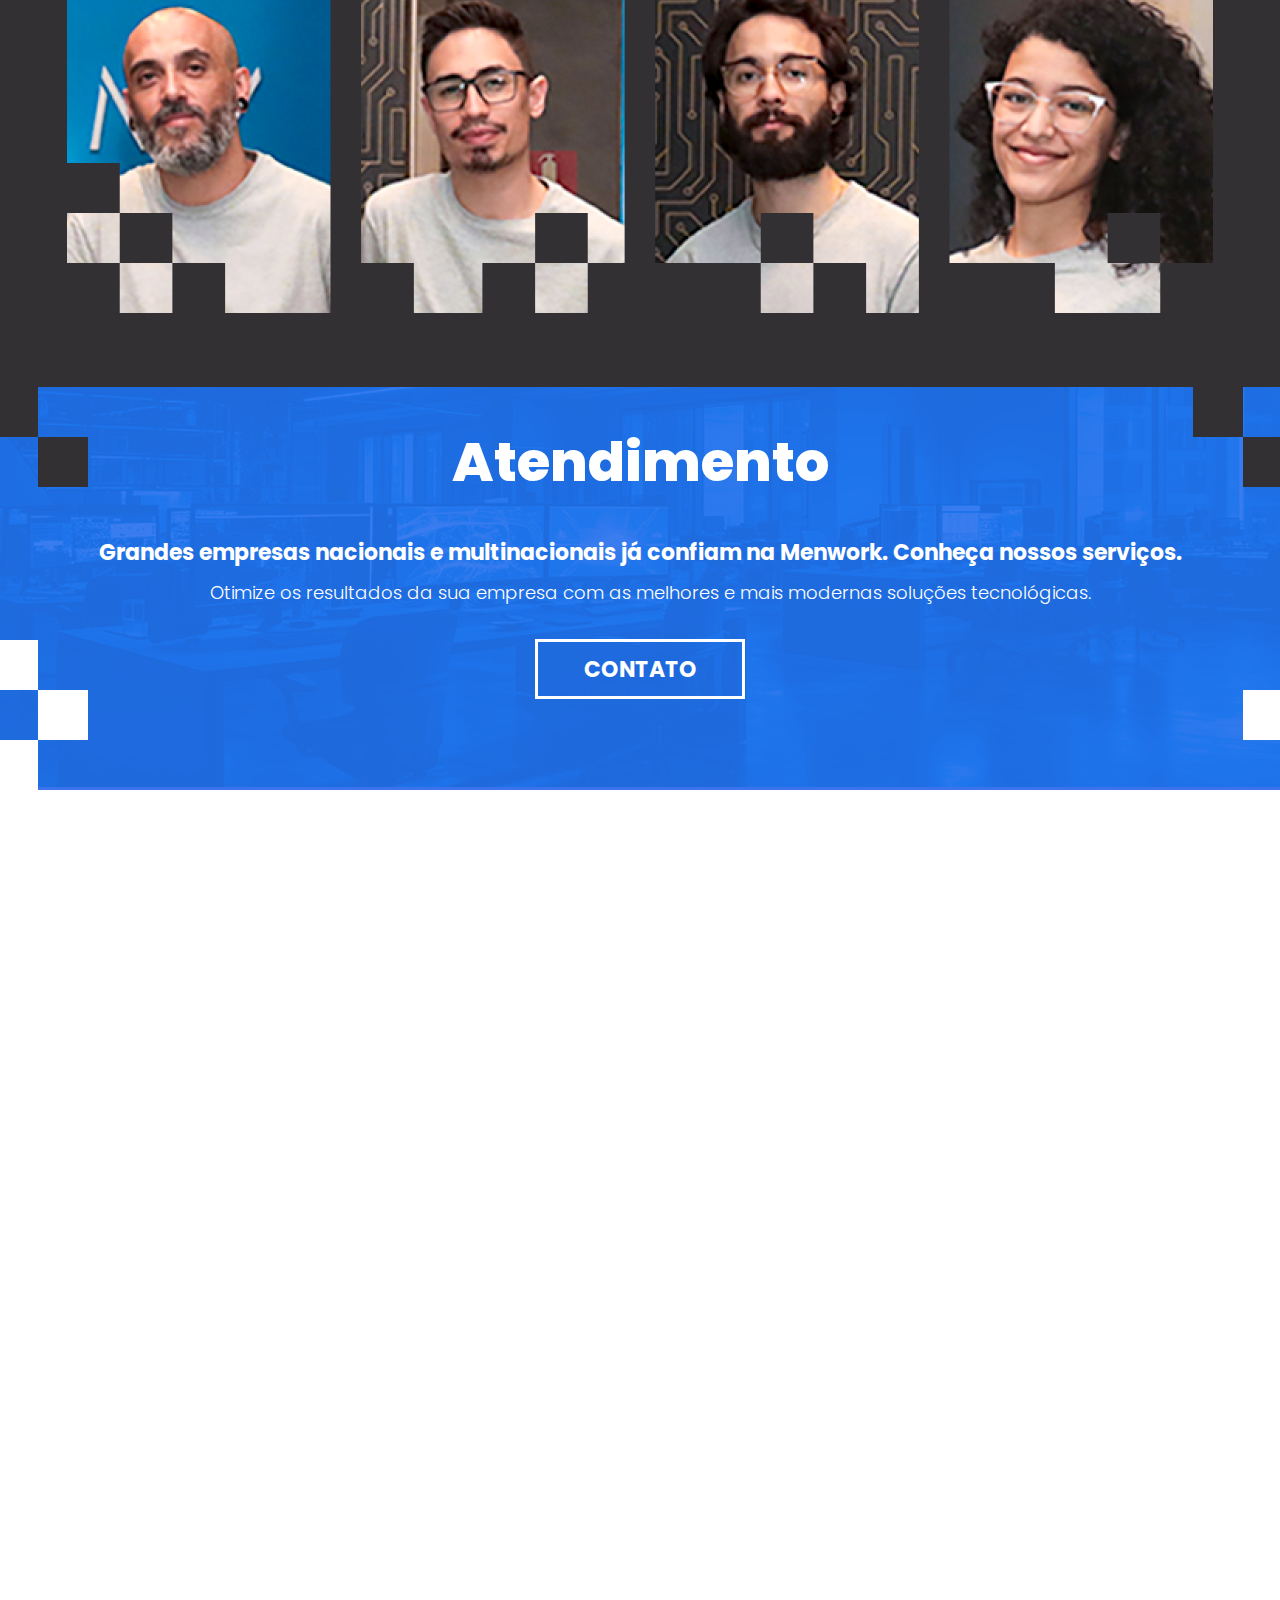
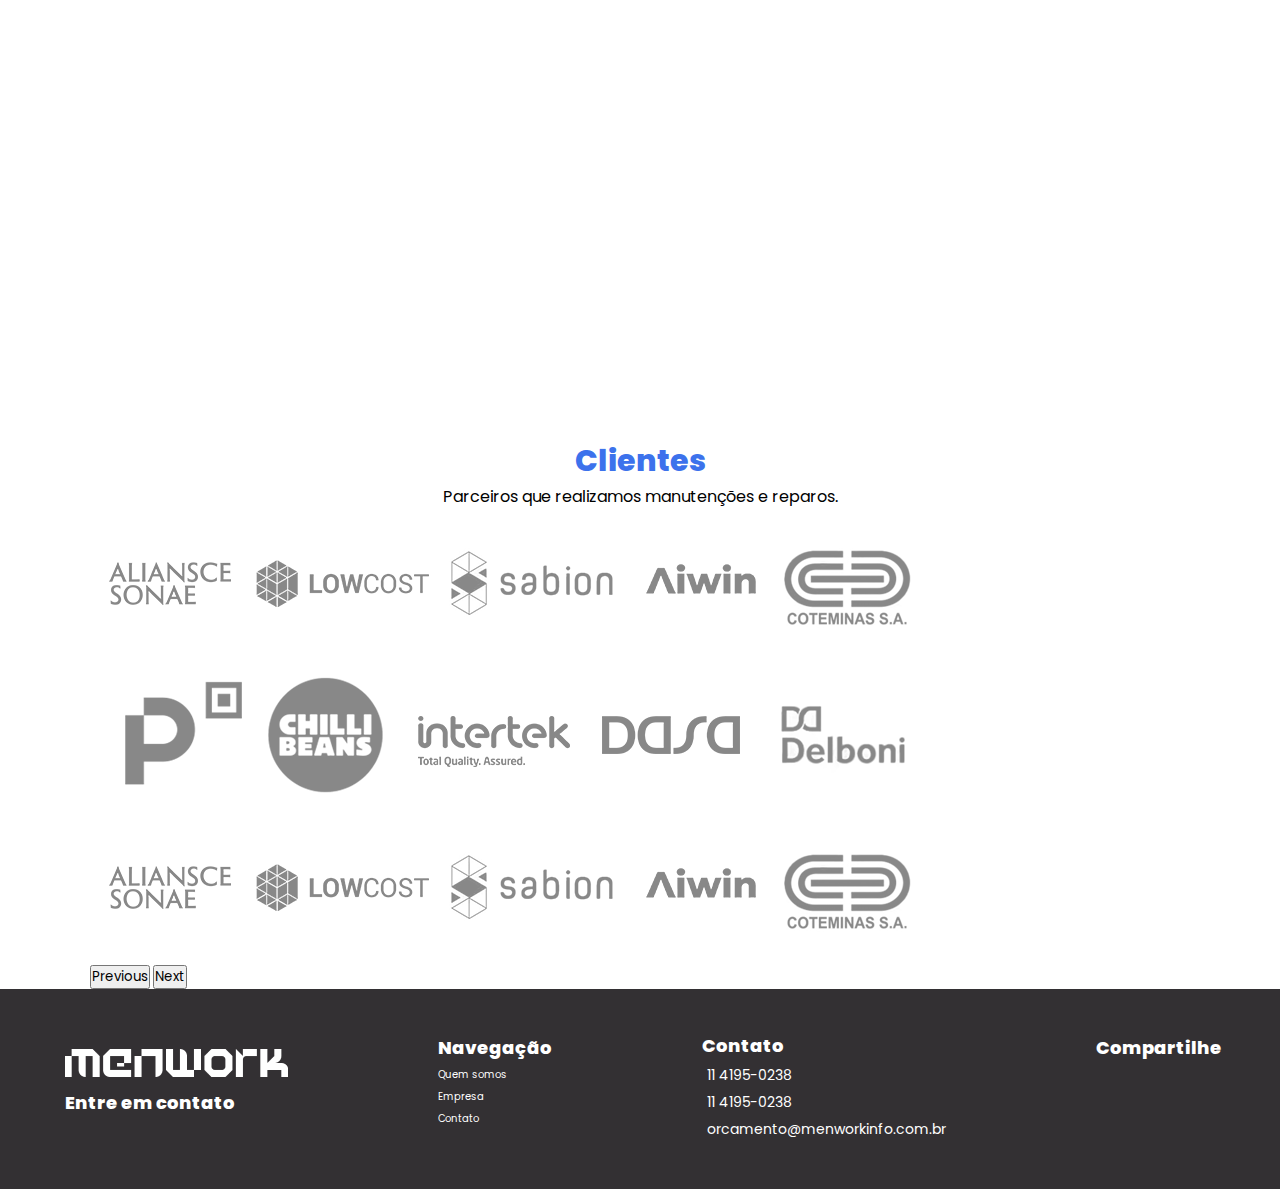
==== commit 6dc62f11: "correcoes finais" ====
--- a/index.html
+++ b/index.html
@@ -13,7 +13,7 @@
     <link rel="stylesheet" href="https://cdnjs.cloudflare.com/ajax/libs/font-awesome/6.5.1/css/all.min.css"
         integrity="sha512-DTOQO9RWCH3ppGqcWaEA1BIZOC6xxalwEsw9c2QQeAIftl+Vegovlnee1c9QX4TctnWMn13TZye+giMm8e2LwA=="
         crossorigin="anonymous" referrerpolicy="no-referrer" />
-    <link rel="stylesheet" href="assets/css/style.css">
+    <link rel="stylesheet" href="assets/css/style.css?v=1">
     <link href="https://cdn.jsdelivr.net/npm/bootstrap@5.2.3/dist/css/bootstrap.min.css" rel="stylesheet"
         integrity="sha384-rbsA2VBKQhggwzxH7pPCaAqO46MgnOM80zW1RWuH61DGLwZJEdK2Kadq2F9CUG65" crossorigin="anonymous">
     <link rel="stylesheet" type="text/css" href="https://cdn.jsdelivr.net/npm/slick-carousel@1.8.1/slick/slick.css" />
@@ -26,8 +26,8 @@
         integrity="sha384-cuYeSxntonz0PPNlHhBs68uyIAVpIIOZZ5JqeqvYYIcEL727kskC66kF92t6Xl2V" crossorigin="anonymous"
         defer></script>
     <script src="https://unpkg.com/aos@2.3.1/dist/aos.js"></script>
-    <script src="./assets/js/script.js" defer></script>
-    <script src="./assets/js/menu.js" defer></script>
+    <script src="./assets/js/script.js?v=1" defer></script>
+    <script src="./assets/js/menu.js?v=1" defer></script>
     <title>MenWork</title>
 </head>
 
@@ -97,7 +97,7 @@
                                     <li>Troca de wifi</li>
                                     <li>Troca de alto falante</li>
                                     <li>Troca de microfone</li>
-                                    <li>Entre outros</li>
+
                                 </ul>
                                 <a class="button-saiba-mais-mobile esconder-desk" href="#contato">Saiba
                                     mais</a>
@@ -125,7 +125,7 @@
                                     <li>Troca do conector de carga</li>
                                     <li>Troca dos alto falantes</li>
                                     <li>Troca do botão home</li>
-                                    <li>Entre outros</li>
+
                                 </ul>
                                 <a class="button-saiba-mais-mobile esconder-desk" href="#contato">Saiba
                                     mais</a>
@@ -149,7 +149,7 @@
                                     <li>Troca de bateria</li>
                                     <li>Troca do conector de carga</li>
                                     <li>Reparo de placa</li>
-                                    <li>Entre outros</li>
+
                                 </ul>
                                 <a class="button-saiba-mais-mobile esconder-desk" href="#contato">Saiba
                                     mais</a>
@@ -176,7 +176,7 @@
                                     <li>Troca da pasta térmica</li>
                                     <li>Reparo de placa</li>
                                     <li>Formatação</li>
-                                    <li>Entre outros</li>
+
                                 </ul>
                                 <a class="button-saiba-mais-mobile esconder-desk" href="#contato">Saiba
                                     mais</a>
@@ -202,7 +202,7 @@
                                     <li>Troca de fonte</li>
                                     <li>Troca da Webcam</li>
                                     <li>Troca da pasta térmica</li>
-                                    <li>Entre outros</li>
+
                                 </ul>
                                 <a class="button-saiba-mais-mobile esconder-desk" href="#contato">Saiba
                                     mais</a>
@@ -247,7 +247,7 @@
                                     <li>Upgrade de Memória RAM</li>
                                     <li>Instalação de Programas</li>
                                     <li>Instalação de Placa de Vídeo</li>
-                                    <li>Entre outros</li>
+
                                 </ul>
                                 <a class="button-saiba-mais-mobile esconder-desk" href="#contato">Saiba
                                     mais</a>
@@ -267,6 +267,7 @@
                                 </div>
                                 <div class="linha-card"></div>
                                 <ul class="lista-servicos-card">
+                                    <li>Backup</li>
                                     <li>Formatação</li>
                                     <li>Formatação com backup</li>
                                     <li>Instalação de programas</li>
@@ -275,8 +276,7 @@
                                     <li>Troca Webcam</li>
                                     <li>Troca de Touchpad</li>
                                     <li>Troca de Tela</li>
-                                    <li>Troca de carcaça</li>
-                                    <li>Entre outros</li>
+
                                 </ul>
                                 <a class="button-saiba-mais-mobile esconder-desk" href="#contato">Saiba
                                     mais</a>
@@ -296,6 +296,7 @@
                                 </div>
                                 <div class="linha-card"></div>
                                 <ul class="lista-servicos-card">
+                                    <li>Backup</li>
                                     <li>Formatação</li>
                                     <li>Formatação com backup</li>
                                     <li>Instalação de programas</li>
@@ -304,8 +305,7 @@
                                     <li>Troca Webcam</li>
                                     <li>Troca de Touchpad</li>
                                     <li>Troca de Tela</li>
-                                    <li>Troca de carcaça</li>
-                                    <li>Entre outros</li>
+
                                 </ul>
                                 <a class="button-saiba-mais-mobile esconder-desk" href="#contato">Saiba
                                     mais</a>
@@ -332,7 +332,7 @@
                                     <li>Upgrade de Memória RAM</li>
                                     <li>Instalação de Programas</li>
                                     <li>Instalação de Placa de Vídeo</li>
-                                    <li>Entre outros</li>
+
                                 </ul>
                                 <a class="button-saiba-mais-mobile esconder-desk" href="#contato">Saiba
                                     mais</a>
@@ -359,7 +359,7 @@
                                     <li>SSD NVME</li>
                                     <li>SSD M.2 SATA</li>
                                     <li>Cabos Premium para USB-C/USB</li>
-                                    <li>Entre outros</li>
+
                                 </ul>
                                 <a class="button-saiba-mais-mobile esconder-desk" href="#contato">Saiba
                                     mais</a>
@@ -382,7 +382,7 @@
         <h3>Nossos Serviços</h3>
         <h2>Empresas</h2>
         <p>Empresa especializada em manutenção de dispositivos Apple e Windows, oferecendo soluções técnicas confiáveis
-            e eficientes para garantir o funcionamento ideal dos seus equipamentos</p>
+            e eficientes para garantir o funcionamento ideal dos seus equipamentos.</p>
         <div class="container-imagens-empresas esconder" data-aos="fade-top" data-aos-duration="2000">
             <div class="container-imagem">
                 <img src="assets/img/empresa1.png" alt="foto de serviço">
@@ -475,7 +475,7 @@
     </section>
     <section class="membros-equipe">
         <h2>Conheça os membros da equipe</h2>
-        <p>A excelente equipe da empresa destaca-se pela colaboração eficaz, comprometimento e habilidades excepcionais,
+        <p>Nosso time destaca-se pela colaboração eficaz, comprometimento e habilidades excepcionais,
             impulsionando o sucesso e a inovação contínua.</p>
         <div class="container-imagens-membros esconder">
             <img src="assets/img/membro1.png" alt="membro da equipe">
--- a/assets/css/style.css
+++ b/assets/css/style.css
@@ -818,9 +818,11 @@
 }
 
 .banner.fundo-pc-gamer p {
-    font-size: 1.6rem;
+    font-size: 1.4rem;
     font-weight: 400;
     color: #fff;
+    width: 465px;
+    padding-right: 74px;
 }
 
 .left {
@@ -1631,6 +1633,11 @@
         padding-bottom: 0 !important;
     }
 
+    .banner.fundo-pc-gamer p {
+        width: auto;
+        padding: 0;
+    }
+
     .banner h3,
     .banner p {
         font-size: 1.2rem;
@@ -2147,6 +2154,7 @@
     .icone-servico-card img {
         width: 2.8rem;
         height: 2.8rem;
+        object-fit: contain;
     }
 
     .textos-card-servico h3 {
@@ -2155,7 +2163,7 @@
     }
 
     .textos-card-servico p.texto-mobile-servico {
-        font-size: 1.2rem;
+        font-size: 1rem;
         width: 10rem;
         display: block;
     }
@@ -2321,7 +2329,7 @@
 
     .differential {
         background-image: url("https://witbiz.com.br/menwork/assets/img/diferencial-mobile.png");
-
+        min-height: 400px;
     }
 
     .differential p {
@@ -2402,6 +2410,8 @@
     align-items: center;
     padding-bottom: 9rem;
 }
+
+
 
 .slider-container {
     width: 1034px;
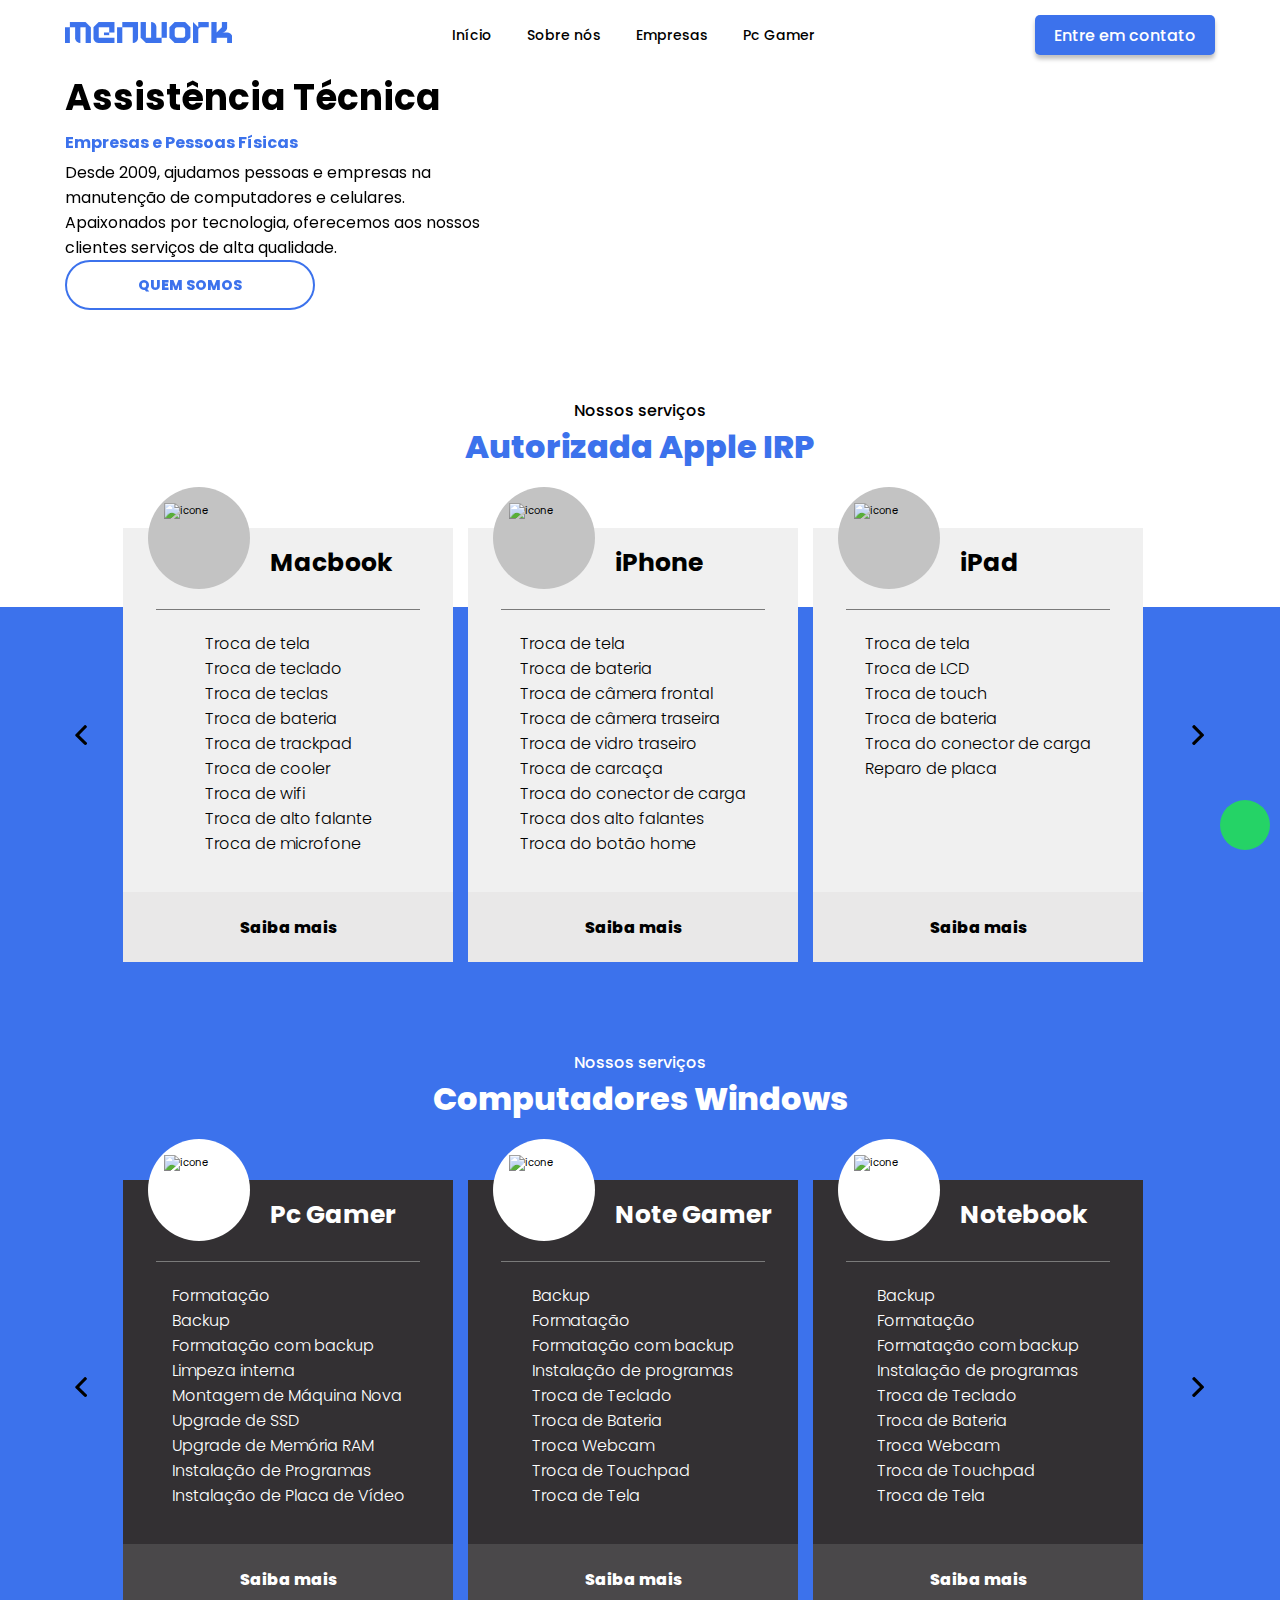
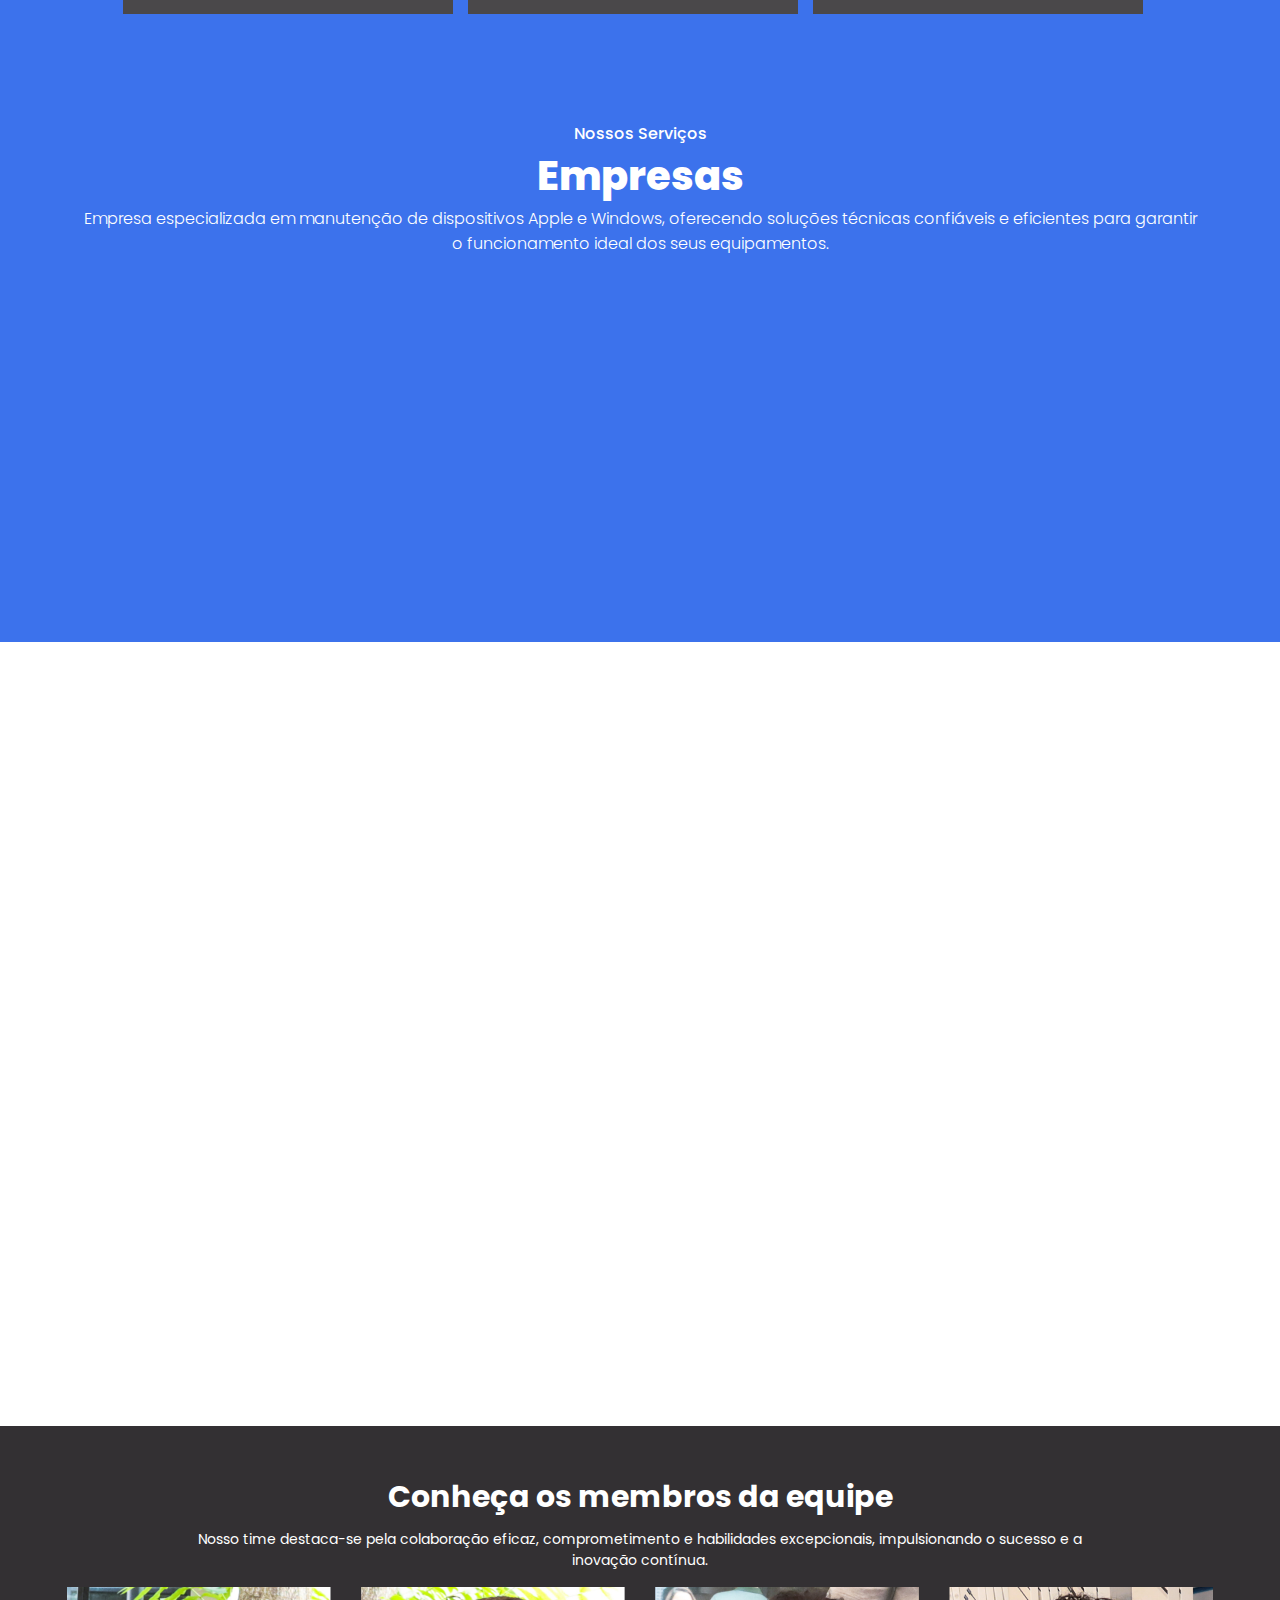
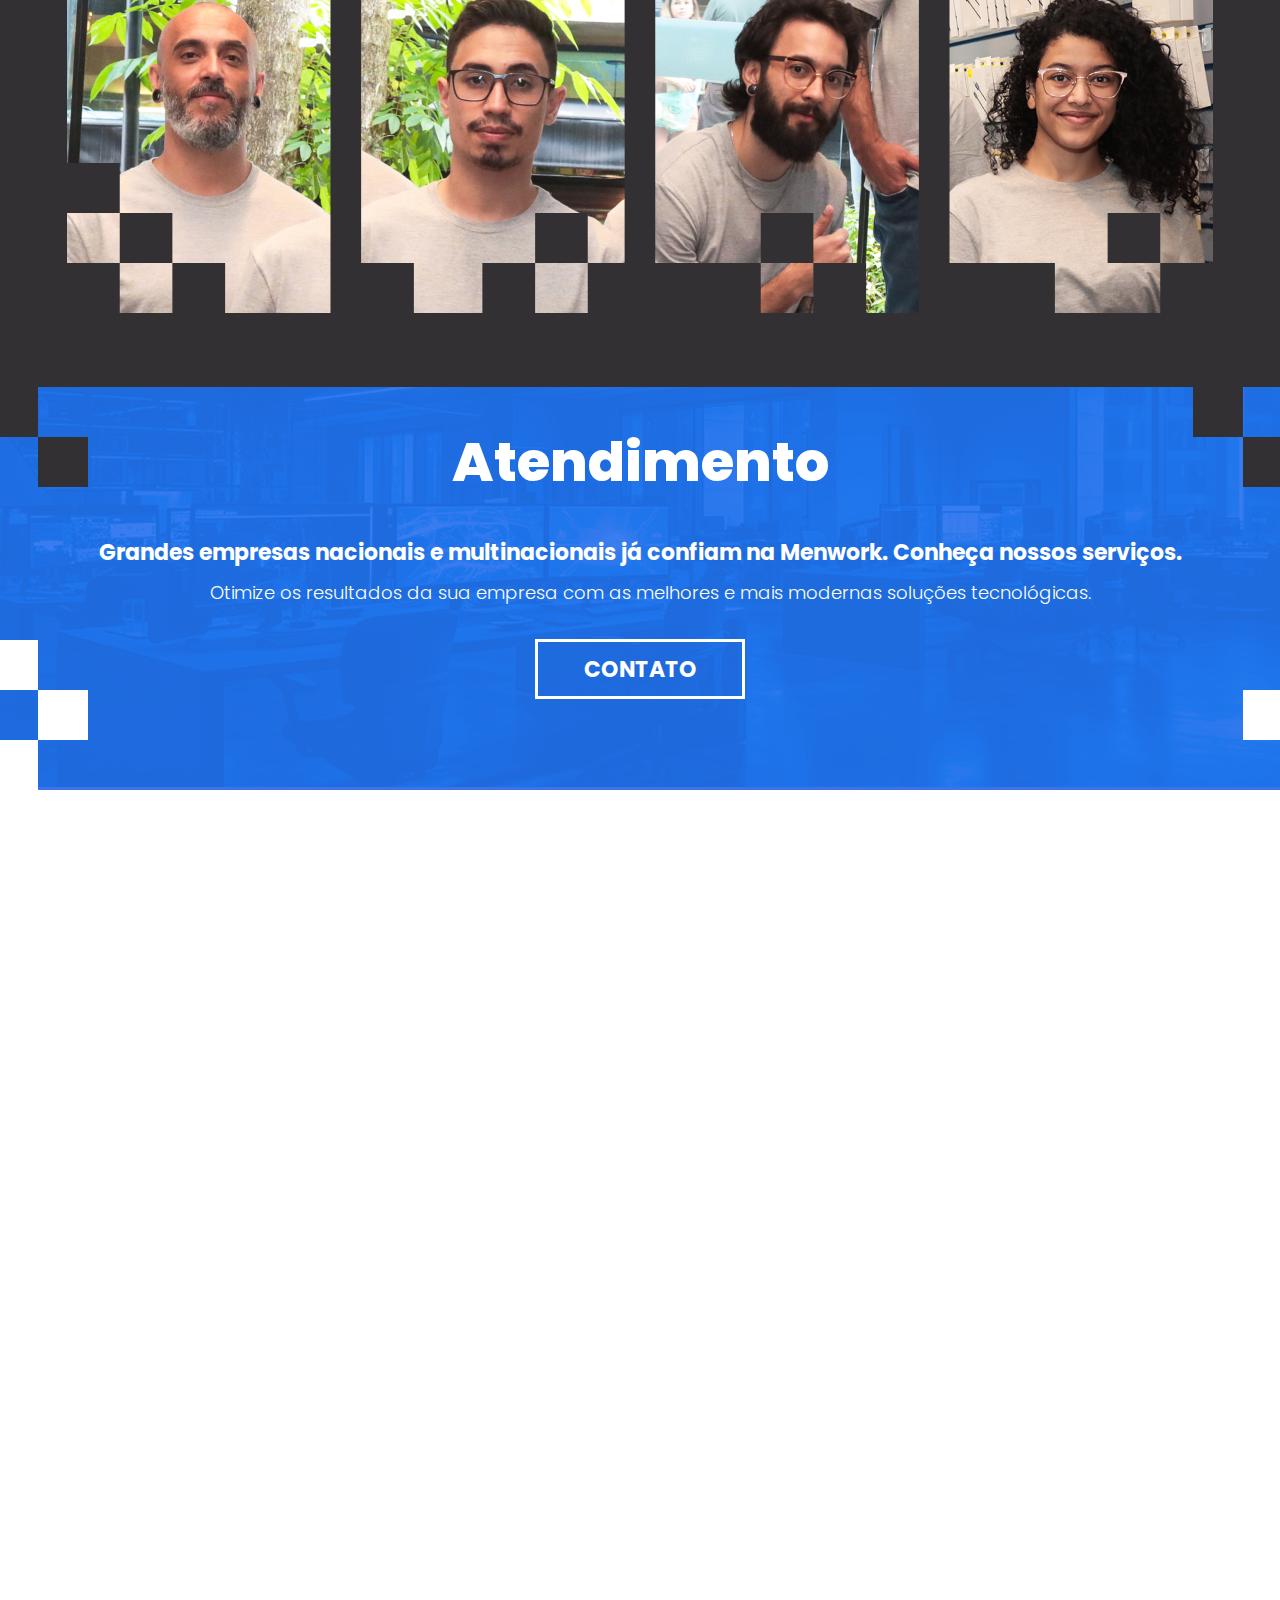
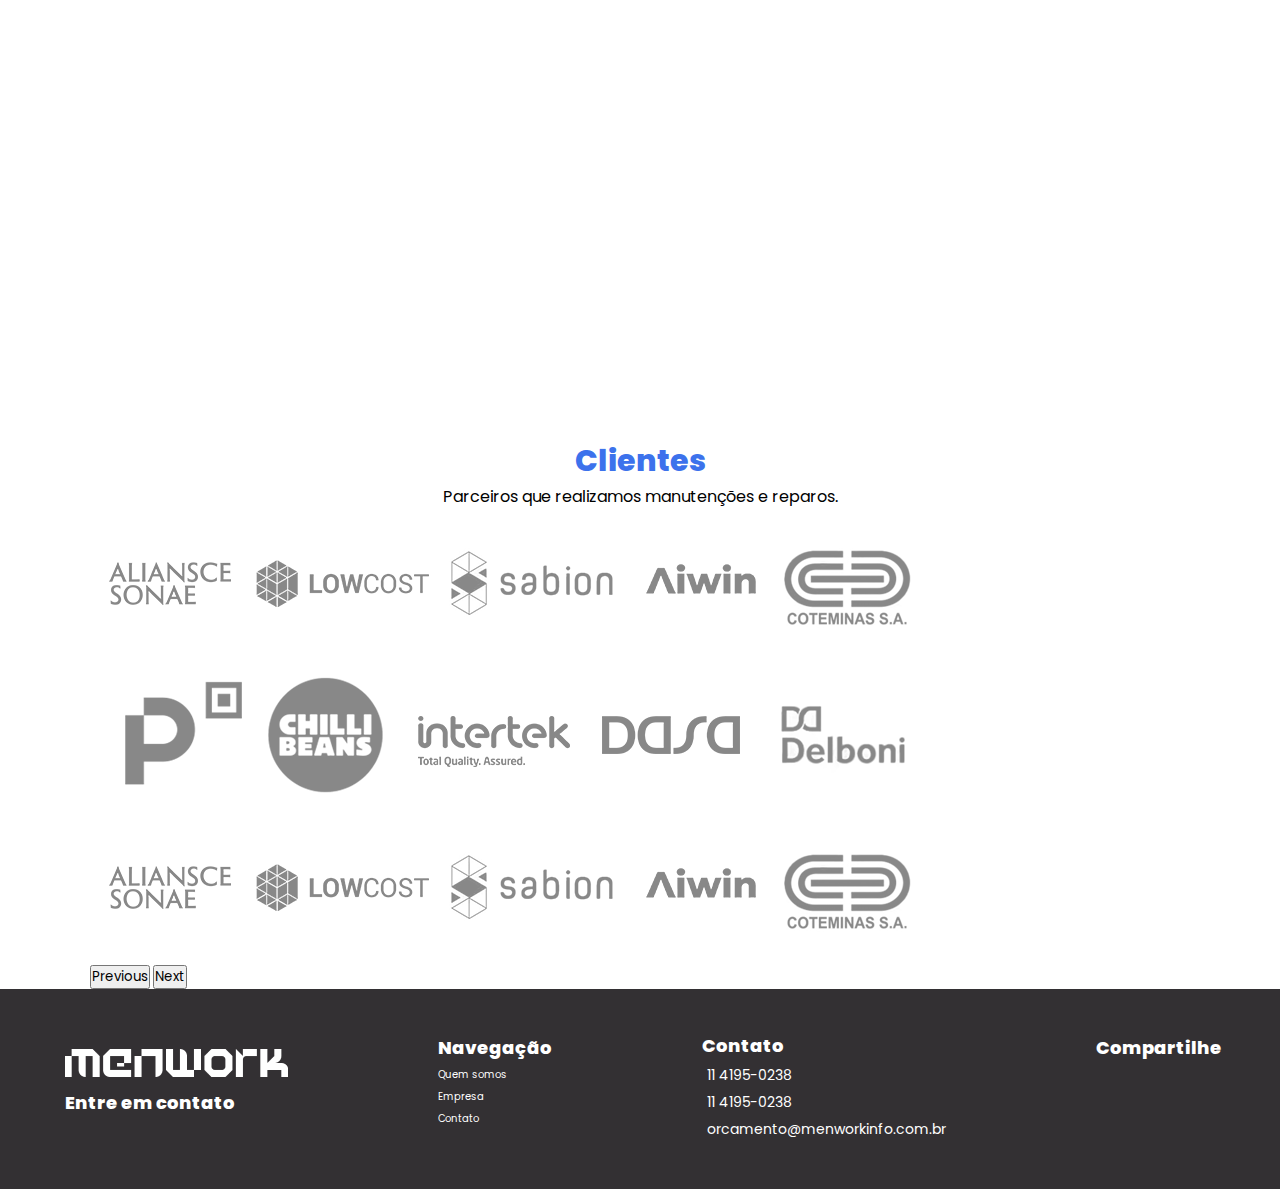
==== commit 7ff763d0: "correcoes finais" ====
--- a/index.html
+++ b/index.html
@@ -448,9 +448,9 @@
             <div class="left-contato">
                 <div class="container-info-contato">
                     <h2>Entre em contato</h2>
-                    <p>Pensando na comodidade de nossos clientes, oferecemos <br>visita técnica pré agendada, orçamento
+                    <p>Pensando na comodidade de nossos clientes, oferecemos visita técnica pré-agendada, orçamento
                         sem
-                        custo e <br>
+                        custo e
                         serviço de retirada e entrega.</p>
                     <div class="container-form">
                         <form>
--- a/assets/css/style.css
+++ b/assets/css/style.css
@@ -407,6 +407,7 @@
     /* line-height: 2.2rem; */
     text-align: left;
     margin-bottom: 1.7rem;
+    width: 531px;
 }
 
 .container-form form {
@@ -1894,6 +1895,7 @@
     .container-info-contato p {
         font-size: 1.2rem;
         margin-bottom: 0.6rem;
+        width: 331px;
     }
 
     .membros-equipe h2 {
